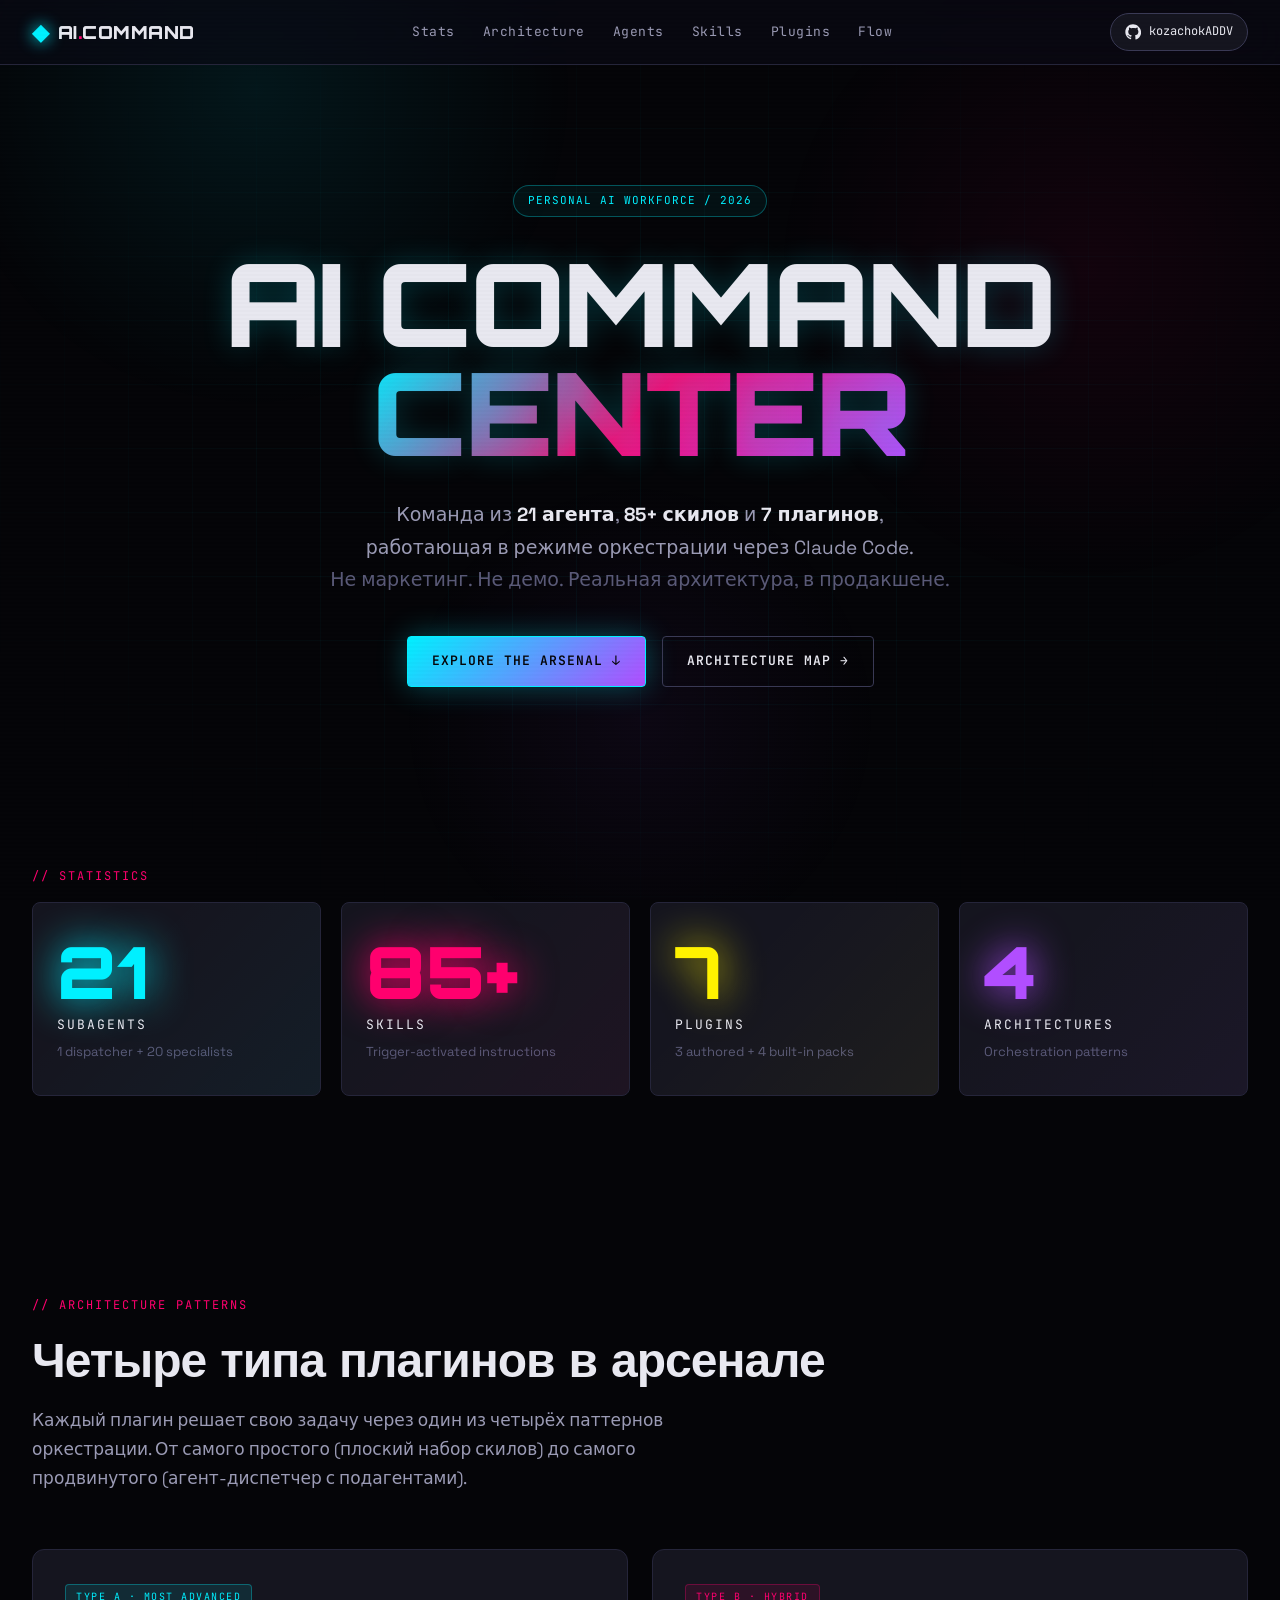
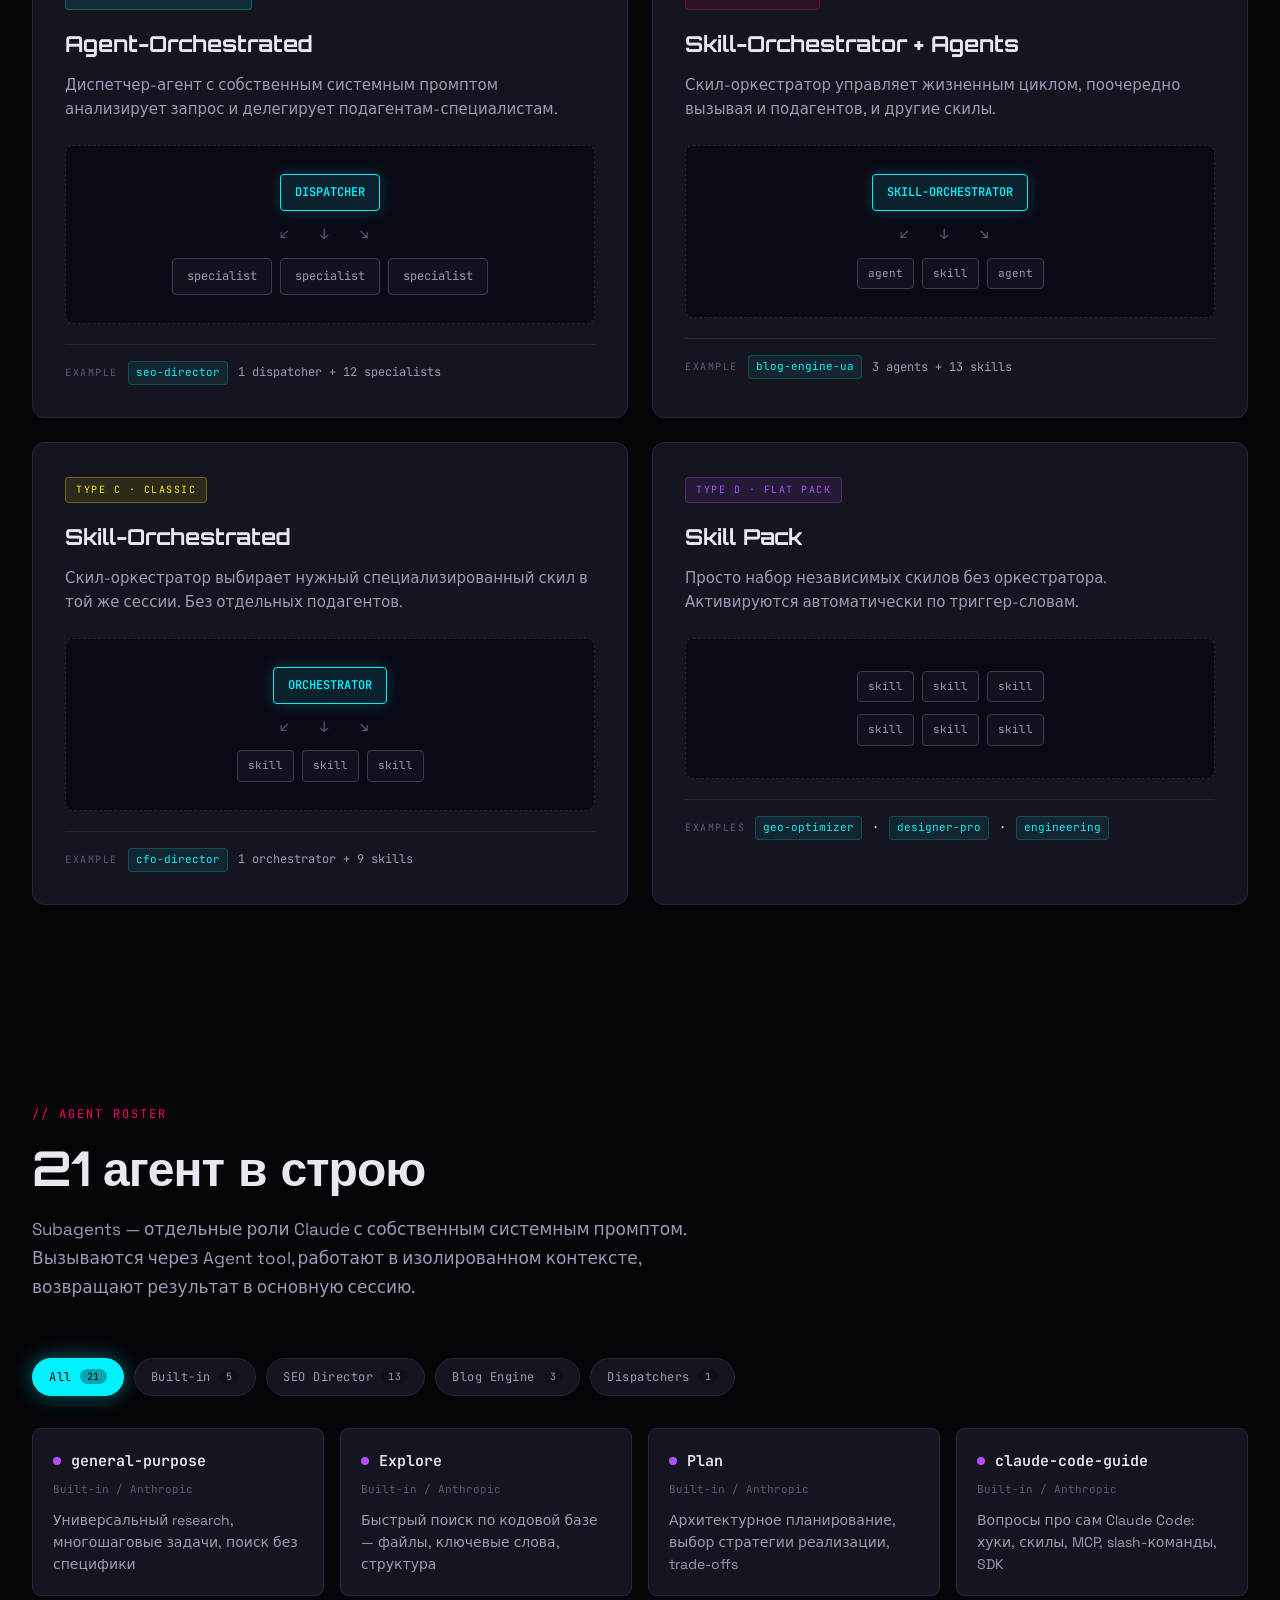
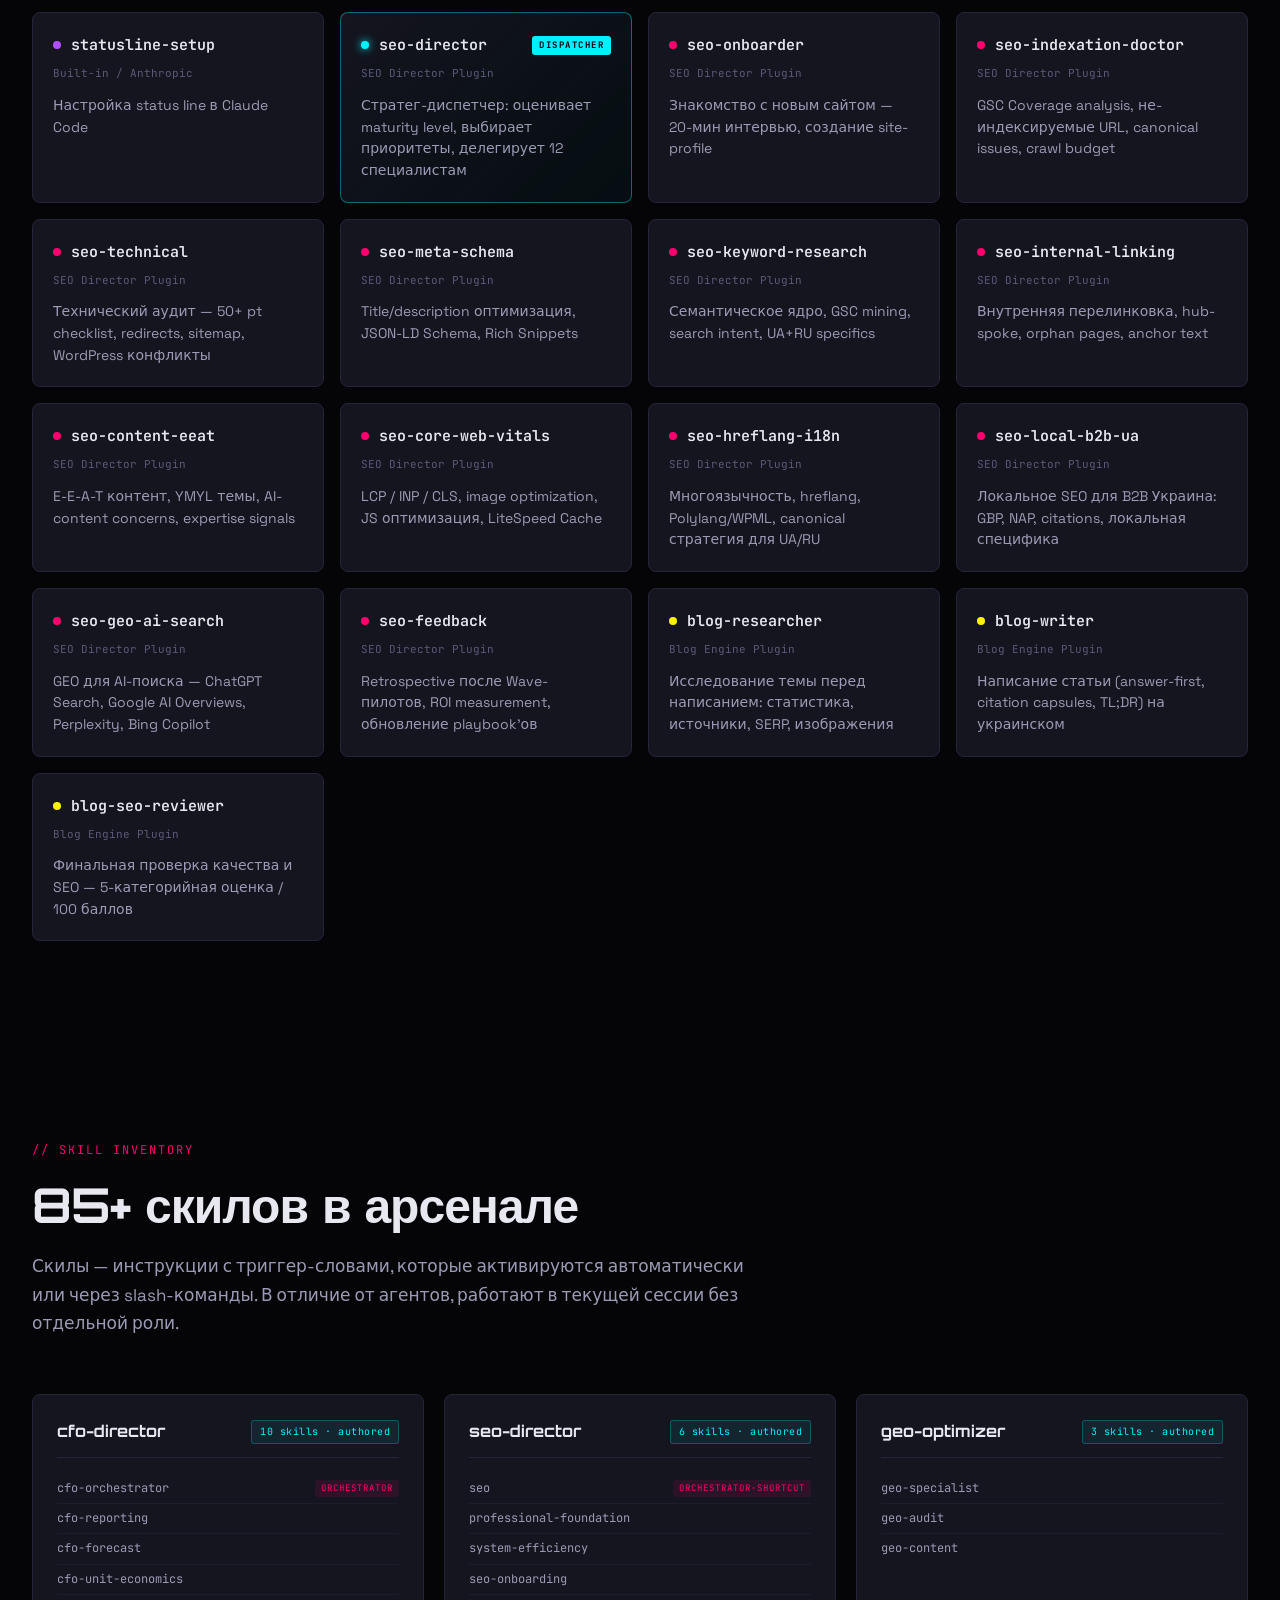
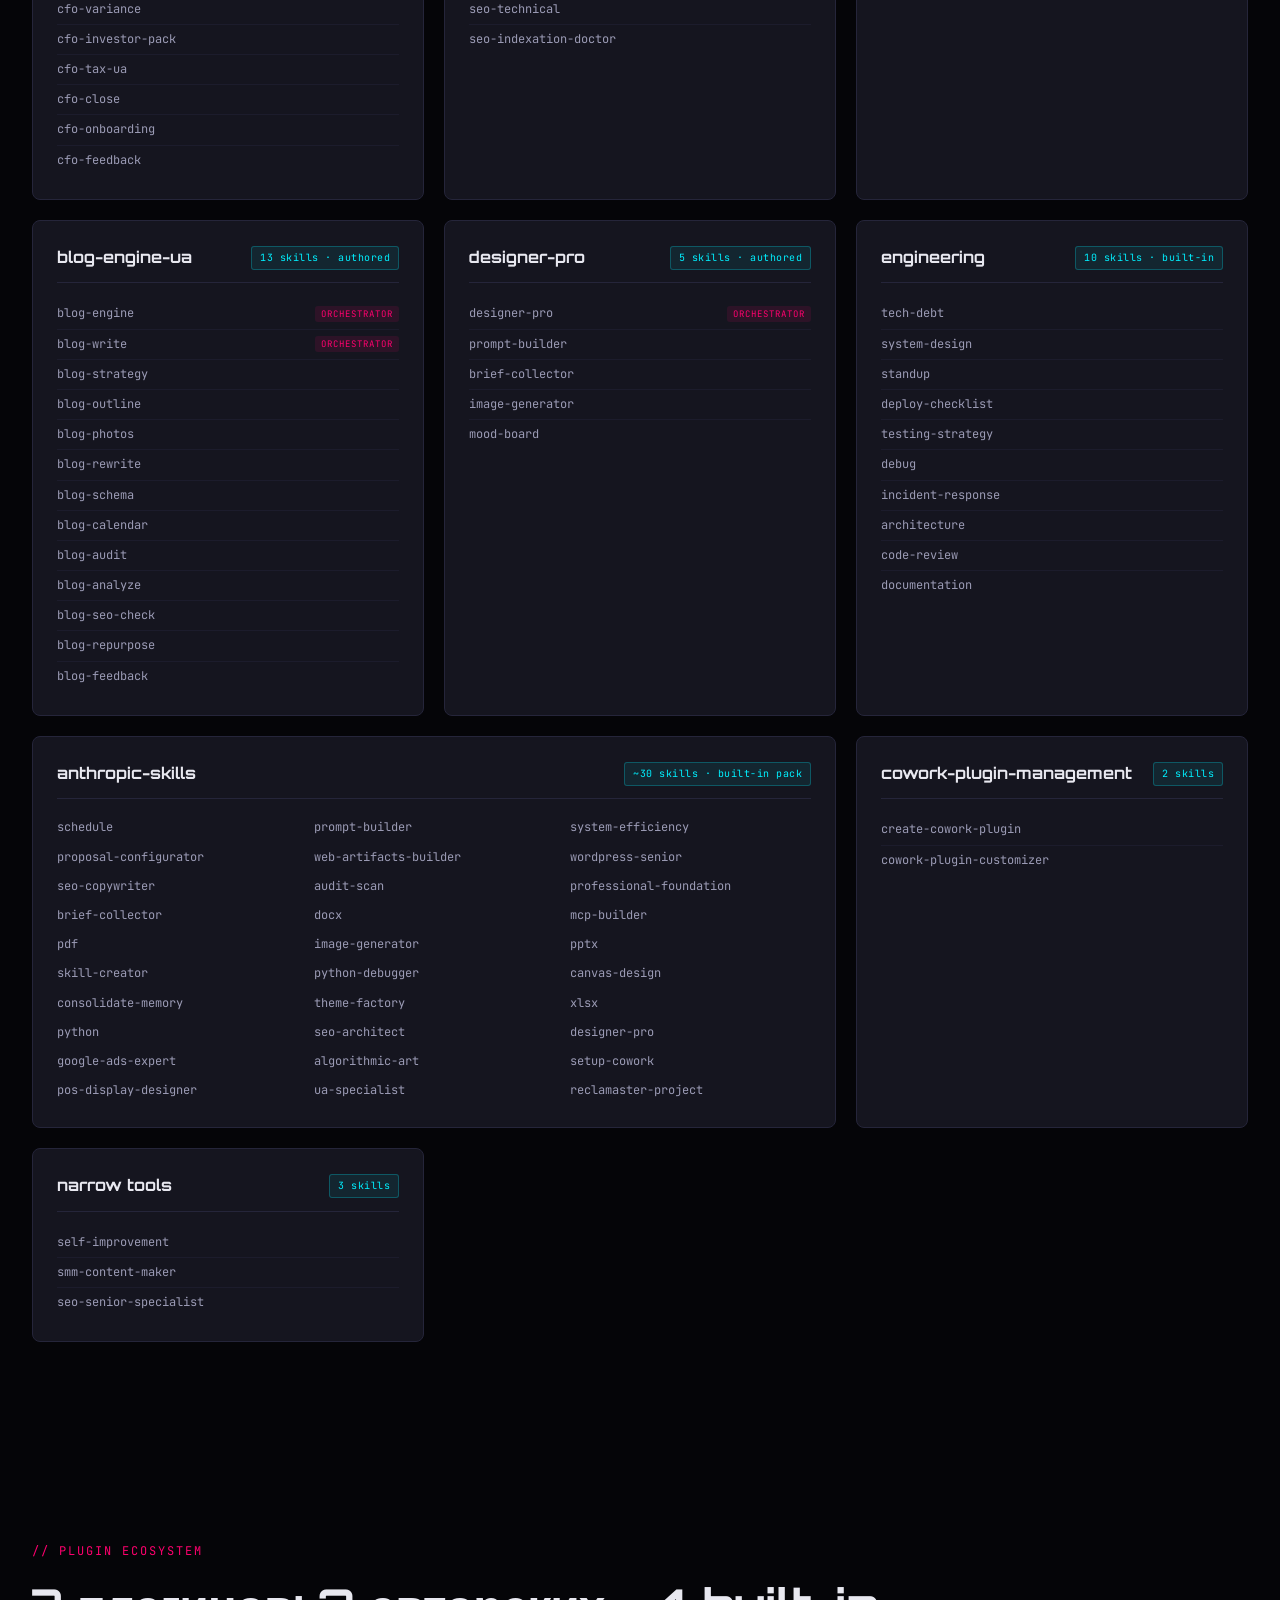
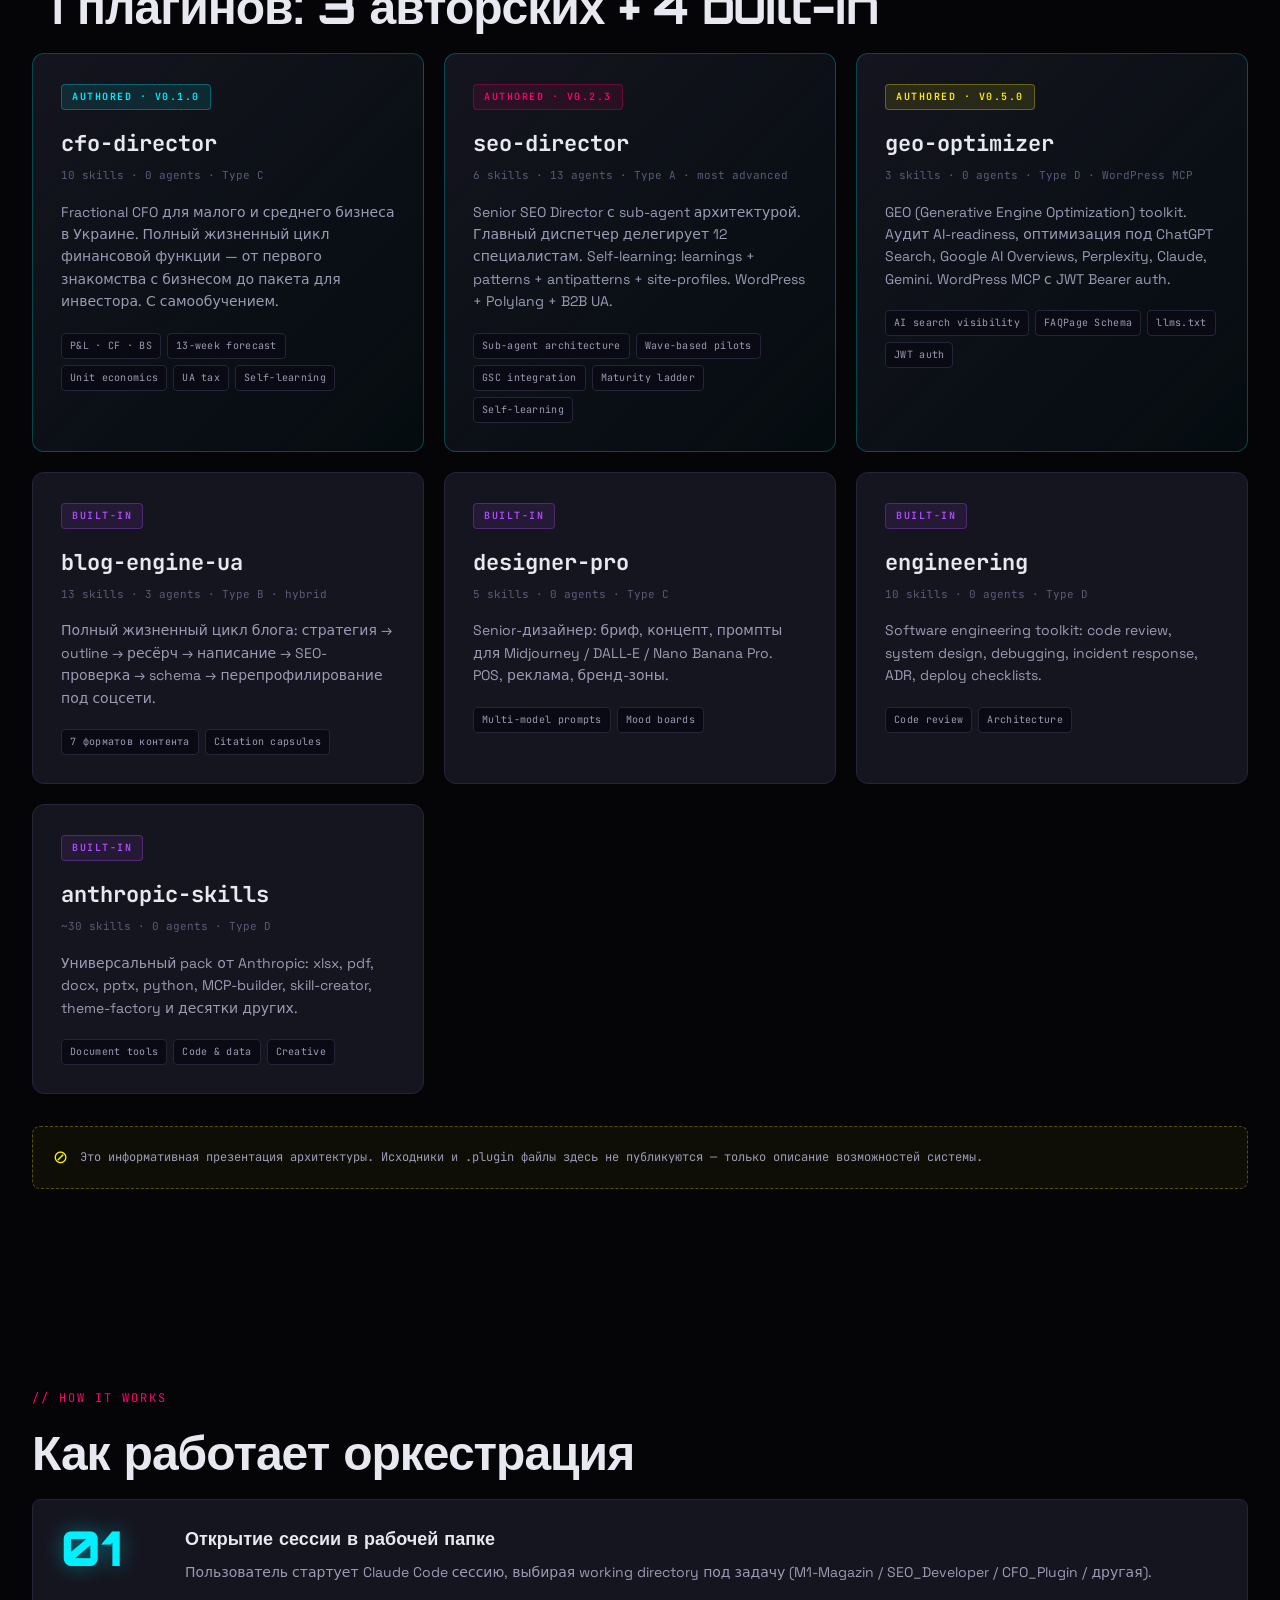
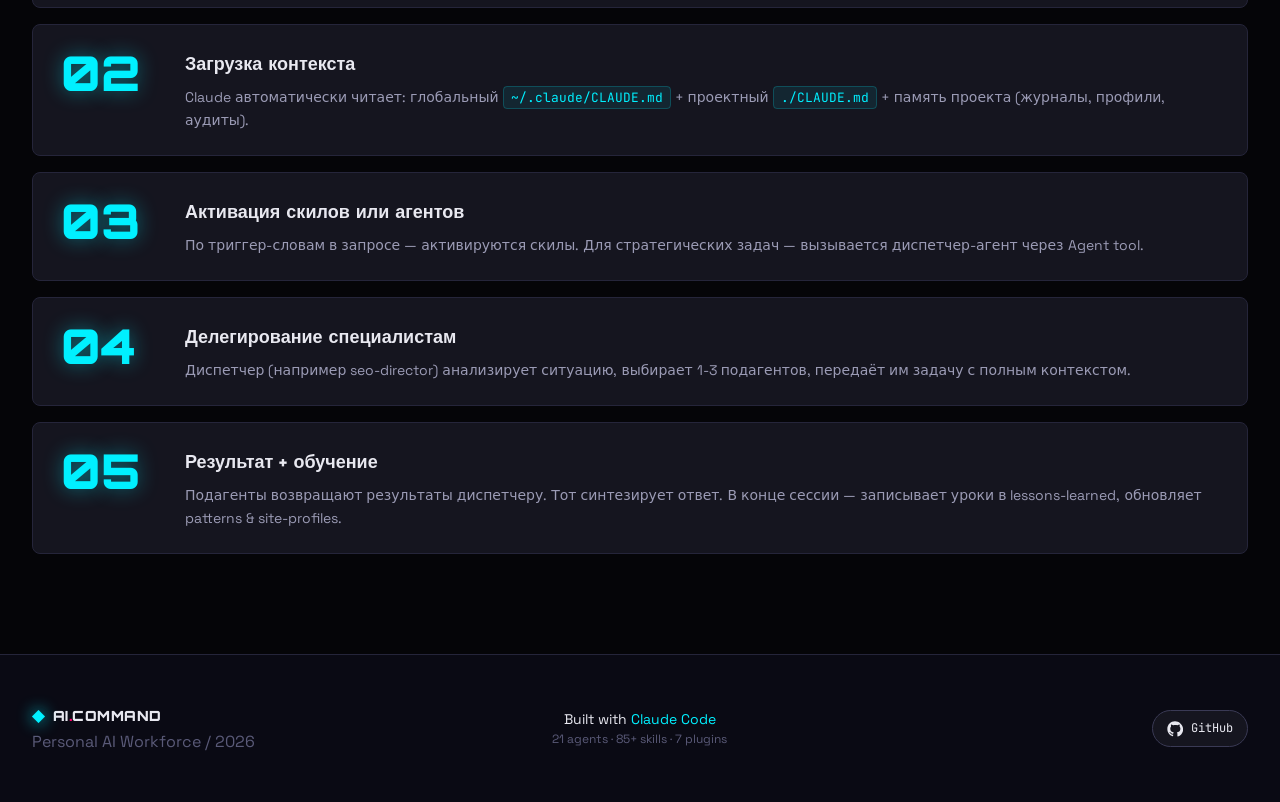
==== index.html @ f093deb1 "Initial commit: AI Command Center presentation Cyberpunk-styled one-pager presenting personal Claude" ====
<!DOCTYPE html>
<html lang="ru">
<head>
<meta charset="UTF-8">
<meta name="viewport" content="width=device-width, initial-scale=1.0">
<meta name="description" content="Personal AI Workforce — 21 агент, 85+ скилов, 7 плагинов. Архитектура персональной команды на базе Claude Code.">
<meta name="theme-color" content="#0a0a0f">
<title>AI COMMAND CENTER — Personal AI Workforce</title>
<link rel="preconnect" href="https://fonts.googleapis.com">
<link rel="preconnect" href="https://fonts.gstatic.com" crossorigin>
<link href="https://fonts.googleapis.com/css2?family=JetBrains+Mono:wght@400;600;800&family=Space+Grotesk:wght@400;500;700&family=Orbitron:wght@700;900&display=swap" rel="stylesheet">
<link rel="stylesheet" href="style.css">
</head>
<body>

<!-- Animated grid background -->
<div class="bg-grid" aria-hidden="true"></div>
<div class="bg-glow" aria-hidden="true"></div>
<div class="scanlines" aria-hidden="true"></div>

<!-- BOOT SEQUENCE OVERLAY -->
<div class="boot-overlay" id="bootOverlay">
  <div class="boot-content">
    <div class="boot-line">&gt; SYSTEM INITIALIZED<span class="cursor">_</span></div>
    <div class="boot-line">&gt; LOADING NEURAL ARCHITECTURE...</div>
    <div class="boot-line">&gt; CONNECTING 7 PLUGINS</div>
    <div class="boot-line">&gt; SPAWNING 21 AGENTS</div>
    <div class="boot-line">&gt; LOADING 85+ SKILLS</div>
    <div class="boot-line success">&gt; AI COMMAND CENTER ONLINE</div>
  </div>
</div>

<!-- HEADER -->
<header class="site-header">
  <div class="container header-row">
    <div class="logo">
      <span class="logo-mark">◆</span>
      <span class="logo-text">AI<span class="accent">.</span>COMMAND</span>
    </div>
    <nav class="site-nav">
      <a href="#stats">Stats</a>
      <a href="#architecture">Architecture</a>
      <a href="#agents">Agents</a>
      <a href="#skills">Skills</a>
      <a href="#plugins">Plugins</a>
      <a href="#flow">Flow</a>
    </nav>
    <a class="github-pill" href="https://github.com/kozachokADDV/ai-arsenal" target="_blank" rel="noopener">
      <svg width="16" height="16" viewBox="0 0 24 24" fill="currentColor"><path d="M12 .5C5.6.5.5 5.6.5 12c0 5.1 3.3 9.4 7.9 10.9.6.1.8-.2.8-.6v-2c-3.2.7-3.9-1.4-3.9-1.4-.5-1.3-1.3-1.7-1.3-1.7-1.1-.7.1-.7.1-.7 1.2.1 1.8 1.2 1.8 1.2 1.1 1.8 2.8 1.3 3.5 1 .1-.8.4-1.3.8-1.6-2.6-.3-5.3-1.3-5.3-5.7 0-1.3.4-2.3 1.2-3.1-.1-.3-.5-1.5.1-3.2 0 0 1-.3 3.3 1.2 1-.3 2-.4 3-.4s2 .1 3 .4c2.3-1.5 3.3-1.2 3.3-1.2.6 1.7.2 2.9.1 3.2.7.8 1.2 1.8 1.2 3.1 0 4.4-2.7 5.4-5.3 5.7.4.4.8 1.1.8 2.2v3.3c0 .3.2.7.8.6 4.6-1.5 7.9-5.8 7.9-10.9C23.5 5.6 18.4.5 12 .5z"/></svg>
      <span>kozachokADDV</span>
    </a>
  </div>
</header>

<!-- HERO -->
<section class="hero">
  <div class="container hero-content">
    <div class="hero-tag">PERSONAL AI WORKFORCE / 2026</div>
    <h1 class="hero-title">
      <span class="glitch" data-text="AI COMMAND">AI COMMAND</span>
      <br>
      <span class="glitch alt" data-text="CENTER">CENTER</span>
    </h1>
    <p class="hero-sub">
      Команда из <strong>21 агента</strong>, <strong>85+ скилов</strong> и <strong>7 плагинов</strong>,<br>
      работающая в режиме оркестрации через Claude Code.<br>
      <span class="muted">Не маркетинг. Не демо. Реальная архитектура, в продакшене.</span>
    </p>
    <div class="hero-cta">
      <a href="#stats" class="btn-primary">EXPLORE THE ARSENAL ↓</a>
      <a href="#architecture" class="btn-ghost">ARCHITECTURE MAP →</a>
    </div>
  </div>
</section>

<!-- STATS -->
<section class="stats" id="stats">
  <div class="container">
    <div class="section-label">// STATISTICS</div>
    <div class="stats-grid">
      <div class="stat-card cyan">
        <div class="stat-num" data-target="21">0</div>
        <div class="stat-label">Subagents</div>
        <div class="stat-sub">1 dispatcher + 20 specialists</div>
      </div>
      <div class="stat-card magenta">
        <div class="stat-num" data-target="85">0</div>
        <div class="stat-label">Skills</div>
        <div class="stat-sub">Trigger-activated instructions</div>
      </div>
      <div class="stat-card yellow">
        <div class="stat-num" data-target="7">0</div>
        <div class="stat-label">Plugins</div>
        <div class="stat-sub">3 authored + 4 built-in packs</div>
      </div>
      <div class="stat-card purple">
        <div class="stat-num" data-target="4">0</div>
        <div class="stat-label">Architectures</div>
        <div class="stat-sub">Orchestration patterns</div>
      </div>
    </div>
  </div>
</section>

<!-- ARCHITECTURE -->
<section class="architecture" id="architecture">
  <div class="container">
    <div class="section-label">// ARCHITECTURE PATTERNS</div>
    <h2 class="section-title">Четыре типа плагинов в арсенале</h2>
    <p class="section-intro">
      Каждый плагин решает свою задачу через один из четырёх паттернов оркестрации.
      От самого простого (плоский набор скилов) до самого продвинутого (агент-диспетчер с подагентами).
    </p>

    <div class="arch-grid">
      <article class="arch-card">
        <div class="arch-tag cyan">TYPE A · MOST ADVANCED</div>
        <h3>Agent-Orchestrated</h3>
        <p class="arch-desc">Диспетчер-агент с собственным системным промптом анализирует запрос и делегирует подагентам-специалистам.</p>
        <div class="arch-diagram">
          <div class="arch-node primary">DISPATCHER</div>
          <div class="arch-arrows">↙ ↓ ↘</div>
          <div class="arch-row">
            <div class="arch-node">specialist</div>
            <div class="arch-node">specialist</div>
            <div class="arch-node">specialist</div>
          </div>
        </div>
        <div class="arch-example">
          <span class="arch-example-label">EXAMPLE</span>
          <code>seo-director</code>
          <span class="arch-example-meta">1 dispatcher + 12 specialists</span>
        </div>
      </article>

      <article class="arch-card">
        <div class="arch-tag magenta">TYPE B · HYBRID</div>
        <h3>Skill-Orchestrator + Agents</h3>
        <p class="arch-desc">Скил-оркестратор управляет жизненным циклом, поочередно вызывая и подагентов, и другие скилы.</p>
        <div class="arch-diagram">
          <div class="arch-node primary">SKILL-ORCHESTRATOR</div>
          <div class="arch-arrows">↙ ↓ ↘</div>
          <div class="arch-row">
            <div class="arch-node sm">agent</div>
            <div class="arch-node sm">skill</div>
            <div class="arch-node sm">agent</div>
          </div>
        </div>
        <div class="arch-example">
          <span class="arch-example-label">EXAMPLE</span>
          <code>blog-engine-ua</code>
          <span class="arch-example-meta">3 agents + 13 skills</span>
        </div>
      </article>

      <article class="arch-card">
        <div class="arch-tag yellow">TYPE C · CLASSIC</div>
        <h3>Skill-Orchestrated</h3>
        <p class="arch-desc">Скил-оркестратор выбирает нужный специализированный скил в той же сессии. Без отдельных подагентов.</p>
        <div class="arch-diagram">
          <div class="arch-node primary">ORCHESTRATOR</div>
          <div class="arch-arrows">↙ ↓ ↘</div>
          <div class="arch-row">
            <div class="arch-node sm">skill</div>
            <div class="arch-node sm">skill</div>
            <div class="arch-node sm">skill</div>
          </div>
        </div>
        <div class="arch-example">
          <span class="arch-example-label">EXAMPLE</span>
          <code>cfo-director</code>
          <span class="arch-example-meta">1 orchestrator + 9 skills</span>
        </div>
      </article>

      <article class="arch-card">
        <div class="arch-tag purple">TYPE D · FLAT PACK</div>
        <h3>Skill Pack</h3>
        <p class="arch-desc">Просто набор независимых скилов без оркестратора. Активируются автоматически по триггер-словам.</p>
        <div class="arch-diagram">
          <div class="arch-row pack">
            <div class="arch-node sm">skill</div>
            <div class="arch-node sm">skill</div>
            <div class="arch-node sm">skill</div>
          </div>
          <div class="arch-row pack">
            <div class="arch-node sm">skill</div>
            <div class="arch-node sm">skill</div>
            <div class="arch-node sm">skill</div>
          </div>
        </div>
        <div class="arch-example">
          <span class="arch-example-label">EXAMPLES</span>
          <code>geo-optimizer</code> · <code>designer-pro</code> · <code>engineering</code>
        </div>
      </article>
    </div>
  </div>
</section>

<!-- AGENT ROSTER -->
<section class="agents" id="agents">
  <div class="container">
    <div class="section-label">// AGENT ROSTER</div>
    <h2 class="section-title">21 агент в строю</h2>
    <p class="section-intro">
      Subagents — отдельные роли Claude с собственным системным промптом. Вызываются через Agent tool, работают в изолированном контексте, возвращают результат в основную сессию.
    </p>

    <div class="filters" role="tablist">
      <button class="filter-chip active" data-filter="all">All <span class="chip-count">21</span></button>
      <button class="filter-chip" data-filter="builtin">Built-in <span class="chip-count">5</span></button>
      <button class="filter-chip" data-filter="seo">SEO Director <span class="chip-count">13</span></button>
      <button class="filter-chip" data-filter="blog">Blog Engine <span class="chip-count">3</span></button>
      <button class="filter-chip" data-filter="dispatcher">Dispatchers <span class="chip-count">1</span></button>
    </div>

    <div class="agent-grid" id="agentGrid">
      <!-- Built-in -->
      <article class="agent-card builtin" data-categories="builtin">
        <div class="agent-head"><span class="agent-dot"></span><h3>general-purpose</h3></div>
        <div class="agent-tag">Built-in / Anthropic</div>
        <p>Универсальный research, многошаговые задачи, поиск без специфики</p>
      </article>
      <article class="agent-card builtin" data-categories="builtin">
        <div class="agent-head"><span class="agent-dot"></span><h3>Explore</h3></div>
        <div class="agent-tag">Built-in / Anthropic</div>
        <p>Быстрый поиск по кодовой базе — файлы, ключевые слова, структура</p>
      </article>
      <article class="agent-card builtin" data-categories="builtin">
        <div class="agent-head"><span class="agent-dot"></span><h3>Plan</h3></div>
        <div class="agent-tag">Built-in / Anthropic</div>
        <p>Архитектурное планирование, выбор стратегии реализации, trade-offs</p>
      </article>
      <article class="agent-card builtin" data-categories="builtin">
        <div class="agent-head"><span class="agent-dot"></span><h3>claude-code-guide</h3></div>
        <div class="agent-tag">Built-in / Anthropic</div>
        <p>Вопросы про сам Claude Code: хуки, скилы, MCP, slash-команды, SDK</p>
      </article>
      <article class="agent-card builtin" data-categories="builtin">
        <div class="agent-head"><span class="agent-dot"></span><h3>statusline-setup</h3></div>
        <div class="agent-tag">Built-in / Anthropic</div>
        <p>Настройка status line в Claude Code</p>
      </article>

      <!-- SEO Director -->
      <article class="agent-card dispatcher" data-categories="seo dispatcher">
        <div class="agent-head"><span class="agent-dot star"></span><h3>seo-director</h3><span class="agent-badge">DISPATCHER</span></div>
        <div class="agent-tag">SEO Director Plugin</div>
        <p>Стратег-диспетчер: оценивает maturity level, выбирает приоритеты, делегирует 12 специалистам</p>
      </article>
      <article class="agent-card seo" data-categories="seo">
        <div class="agent-head"><span class="agent-dot"></span><h3>seo-onboarder</h3></div>
        <div class="agent-tag">SEO Director Plugin</div>
        <p>Знакомство с новым сайтом — 20-мин интервью, создание site-profile</p>
      </article>
      <article class="agent-card seo" data-categories="seo">
        <div class="agent-head"><span class="agent-dot"></span><h3>seo-indexation-doctor</h3></div>
        <div class="agent-tag">SEO Director Plugin</div>
        <p>GSC Coverage analysis, не-индексируемые URL, canonical issues, crawl budget</p>
      </article>
      <article class="agent-card seo" data-categories="seo">
        <div class="agent-head"><span class="agent-dot"></span><h3>seo-technical</h3></div>
        <div class="agent-tag">SEO Director Plugin</div>
        <p>Технический аудит — 50+ pt checklist, redirects, sitemap, WordPress конфликты</p>
      </article>
      <article class="agent-card seo" data-categories="seo">
        <div class="agent-head"><span class="agent-dot"></span><h3>seo-meta-schema</h3></div>
        <div class="agent-tag">SEO Director Plugin</div>
        <p>Title/description оптимизация, JSON-LD Schema, Rich Snippets</p>
      </article>
      <article class="agent-card seo" data-categories="seo">
        <div class="agent-head"><span class="agent-dot"></span><h3>seo-keyword-research</h3></div>
        <div class="agent-tag">SEO Director Plugin</div>
        <p>Семантическое ядро, GSC mining, search intent, UA+RU specifics</p>
      </article>
      <article class="agent-card seo" data-categories="seo">
        <div class="agent-head"><span class="agent-dot"></span><h3>seo-internal-linking</h3></div>
        <div class="agent-tag">SEO Director Plugin</div>
        <p>Внутренняя перелинковка, hub-spoke, orphan pages, anchor text</p>
      </article>
      <article class="agent-card seo" data-categories="seo">
        <div class="agent-head"><span class="agent-dot"></span><h3>seo-content-eeat</h3></div>
        <div class="agent-tag">SEO Director Plugin</div>
        <p>E-E-A-T контент, YMYL темы, AI-content concerns, expertise signals</p>
      </article>
      <article class="agent-card seo" data-categories="seo">
        <div class="agent-head"><span class="agent-dot"></span><h3>seo-core-web-vitals</h3></div>
        <div class="agent-tag">SEO Director Plugin</div>
        <p>LCP / INP / CLS, image optimization, JS оптимизация, LiteSpeed Cache</p>
      </article>
      <article class="agent-card seo" data-categories="seo">
        <div class="agent-head"><span class="agent-dot"></span><h3>seo-hreflang-i18n</h3></div>
        <div class="agent-tag">SEO Director Plugin</div>
        <p>Многоязычность, hreflang, Polylang/WPML, canonical стратегия для UA/RU</p>
      </article>
      <article class="agent-card seo" data-categories="seo">
        <div class="agent-head"><span class="agent-dot"></span><h3>seo-local-b2b-ua</h3></div>
        <div class="agent-tag">SEO Director Plugin</div>
        <p>Локальное SEO для B2B Украина: GBP, NAP, citations, локальная специфика</p>
      </article>
      <article class="agent-card seo" data-categories="seo">
        <div class="agent-head"><span class="agent-dot"></span><h3>seo-geo-ai-search</h3></div>
        <div class="agent-tag">SEO Director Plugin</div>
        <p>GEO для AI-поиска — ChatGPT Search, Google AI Overviews, Perplexity, Bing Copilot</p>
      </article>
      <article class="agent-card seo" data-categories="seo">
        <div class="agent-head"><span class="agent-dot"></span><h3>seo-feedback</h3></div>
        <div class="agent-tag">SEO Director Plugin</div>
        <p>Retrospective после Wave-пилотов, ROI measurement, обновление playbook'ов</p>
      </article>

      <!-- Blog Engine -->
      <article class="agent-card blog" data-categories="blog">
        <div class="agent-head"><span class="agent-dot"></span><h3>blog-researcher</h3></div>
        <div class="agent-tag">Blog Engine Plugin</div>
        <p>Исследование темы перед написанием: статистика, источники, SERP, изображения</p>
      </article>
      <article class="agent-card blog" data-categories="blog">
        <div class="agent-head"><span class="agent-dot"></span><h3>blog-writer</h3></div>
        <div class="agent-tag">Blog Engine Plugin</div>
        <p>Написание статьи (answer-first, citation capsules, TL;DR) на украинском</p>
      </article>
      <article class="agent-card blog" data-categories="blog">
        <div class="agent-head"><span class="agent-dot"></span><h3>blog-seo-reviewer</h3></div>
        <div class="agent-tag">Blog Engine Plugin</div>
        <p>Финальная проверка качества и SEO — 5-категорийная оценка / 100 баллов</p>
      </article>
    </div>
  </div>
</section>

<!-- SKILL INVENTORY -->
<section class="skills" id="skills">
  <div class="container">
    <div class="section-label">// SKILL INVENTORY</div>
    <h2 class="section-title">85+ скилов в арсенале</h2>
    <p class="section-intro">
      Скилы — инструкции с триггер-словами, которые активируются автоматически или через slash-команды. В отличие от агентов, работают в текущей сессии без отдельной роли.
    </p>

    <div class="skills-groups">
      <div class="skills-group">
        <div class="skills-head"><h3>cfo-director</h3><span class="badge">10 skills · authored</span></div>
        <ul class="skills-list">
          <li>cfo-orchestrator <em>orchestrator</em></li>
          <li>cfo-reporting</li><li>cfo-forecast</li><li>cfo-unit-economics</li>
          <li>cfo-variance</li><li>cfo-investor-pack</li><li>cfo-tax-ua</li>
          <li>cfo-close</li><li>cfo-onboarding</li><li>cfo-feedback</li>
        </ul>
      </div>

      <div class="skills-group">
        <div class="skills-head"><h3>seo-director</h3><span class="badge">6 skills · authored</span></div>
        <ul class="skills-list">
          <li>seo <em>orchestrator-shortcut</em></li>
          <li>professional-foundation</li><li>system-efficiency</li>
          <li>seo-onboarding</li><li>seo-technical</li><li>seo-indexation-doctor</li>
        </ul>
      </div>

      <div class="skills-group">
        <div class="skills-head"><h3>geo-optimizer</h3><span class="badge">3 skills · authored</span></div>
        <ul class="skills-list">
          <li>geo-specialist</li><li>geo-audit</li><li>geo-content</li>
        </ul>
      </div>

      <div class="skills-group">
        <div class="skills-head"><h3>blog-engine-ua</h3><span class="badge">13 skills · authored</span></div>
        <ul class="skills-list">
          <li>blog-engine <em>orchestrator</em></li>
          <li>blog-write <em>orchestrator</em></li>
          <li>blog-strategy</li><li>blog-outline</li><li>blog-photos</li>
          <li>blog-rewrite</li><li>blog-schema</li><li>blog-calendar</li>
          <li>blog-audit</li><li>blog-analyze</li><li>blog-seo-check</li>
          <li>blog-repurpose</li><li>blog-feedback</li>
        </ul>
      </div>

      <div class="skills-group">
        <div class="skills-head"><h3>designer-pro</h3><span class="badge">5 skills · authored</span></div>
        <ul class="skills-list">
          <li>designer-pro <em>orchestrator</em></li>
          <li>prompt-builder</li><li>brief-collector</li>
          <li>image-generator</li><li>mood-board</li>
        </ul>
      </div>

      <div class="skills-group">
        <div class="skills-head"><h3>engineering</h3><span class="badge">10 skills · built-in</span></div>
        <ul class="skills-list">
          <li>tech-debt</li><li>system-design</li><li>standup</li>
          <li>deploy-checklist</li><li>testing-strategy</li><li>debug</li>
          <li>incident-response</li><li>architecture</li>
          <li>code-review</li><li>documentation</li>
        </ul>
      </div>

      <div class="skills-group wide">
        <div class="skills-head"><h3>anthropic-skills</h3><span class="badge">~30 skills · built-in pack</span></div>
        <ul class="skills-list compact">
          <li>schedule</li><li>prompt-builder</li><li>system-efficiency</li>
          <li>proposal-configurator</li><li>web-artifacts-builder</li><li>wordpress-senior</li>
          <li>seo-copywriter</li><li>audit-scan</li><li>professional-foundation</li>
          <li>brief-collector</li><li>docx</li><li>mcp-builder</li><li>pdf</li>
          <li>image-generator</li><li>pptx</li><li>skill-creator</li>
          <li>python-debugger</li><li>canvas-design</li><li>consolidate-memory</li>
          <li>theme-factory</li><li>xlsx</li><li>python</li>
          <li>seo-architect</li><li>designer-pro</li><li>google-ads-expert</li>
          <li>algorithmic-art</li><li>setup-cowork</li><li>pos-display-designer</li>
          <li>ua-specialist</li><li>reclamaster-project</li>
        </ul>
      </div>

      <div class="skills-group">
        <div class="skills-head"><h3>cowork-plugin-management</h3><span class="badge">2 skills</span></div>
        <ul class="skills-list">
          <li>create-cowork-plugin</li><li>cowork-plugin-customizer</li>
        </ul>
      </div>

      <div class="skills-group">
        <div class="skills-head"><h3>narrow tools</h3><span class="badge">3 skills</span></div>
        <ul class="skills-list">
          <li>self-improvement</li><li>smm-content-maker</li><li>seo-senior-specialist</li>
        </ul>
      </div>
    </div>
  </div>
</section>

<!-- PLUGINS -->
<section class="plugins" id="plugins">
  <div class="container">
    <div class="section-label">// PLUGIN ECOSYSTEM</div>
    <h2 class="section-title">7 плагинов: 3 авторских + 4 built-in</h2>

    <div class="plugins-grid">
      <article class="plugin-card authored">
        <div class="plugin-tag cyan">AUTHORED · v0.1.0</div>
        <h3>cfo-director</h3>
        <div class="plugin-meta">10 skills · 0 agents · Type C</div>
        <p>Fractional CFO для малого и среднего бизнеса в Украине. Полный жизненный цикл финансовой функции — от первого знакомства с бизнесом до пакета для инвестора. С самообучением.</p>
        <div class="plugin-tags">
          <span class="tag">P&amp;L · CF · BS</span>
          <span class="tag">13-week forecast</span>
          <span class="tag">Unit economics</span>
          <span class="tag">UA tax</span>
          <span class="tag">Self-learning</span>
        </div>
      </article>

      <article class="plugin-card authored">
        <div class="plugin-tag magenta">AUTHORED · v0.2.3</div>
        <h3>seo-director</h3>
        <div class="plugin-meta">6 skills · 13 agents · Type A · most advanced</div>
        <p>Senior SEO Director с sub-agent архитектурой. Главный диспетчер делегирует 12 специалистам. Self-learning: learnings + patterns + antipatterns + site-profiles. WordPress + Polylang + B2B UA.</p>
        <div class="plugin-tags">
          <span class="tag">Sub-agent architecture</span>
          <span class="tag">Wave-based pilots</span>
          <span class="tag">GSC integration</span>
          <span class="tag">Maturity ladder</span>
          <span class="tag">Self-learning</span>
        </div>
      </article>

      <article class="plugin-card authored">
        <div class="plugin-tag yellow">AUTHORED · v0.5.0</div>
        <h3>geo-optimizer</h3>
        <div class="plugin-meta">3 skills · 0 agents · Type D · WordPress MCP</div>
        <p>GEO (Generative Engine Optimization) toolkit. Aудит AI-readiness, оптимизация под ChatGPT Search, Google AI Overviews, Perplexity, Claude, Gemini. WordPress MCP с JWT Bearer auth.</p>
        <div class="plugin-tags">
          <span class="tag">AI search visibility</span>
          <span class="tag">FAQPage Schema</span>
          <span class="tag">llms.txt</span>
          <span class="tag">JWT auth</span>
        </div>
      </article>

      <article class="plugin-card builtin">
        <div class="plugin-tag purple">BUILT-IN</div>
        <h3>blog-engine-ua</h3>
        <div class="plugin-meta">13 skills · 3 agents · Type B · hybrid</div>
        <p>Полный жизненный цикл блога: стратегия → outline → ресёрч → написание → SEO-проверка → schema → перепрофилирование под соцсети.</p>
        <div class="plugin-tags">
          <span class="tag">7 формaтов контента</span>
          <span class="tag">Citation capsules</span>
        </div>
      </article>

      <article class="plugin-card builtin">
        <div class="plugin-tag purple">BUILT-IN</div>
        <h3>designer-pro</h3>
        <div class="plugin-meta">5 skills · 0 agents · Type C</div>
        <p>Senior-дизайнер: бриф, концепт, промпты для Midjourney / DALL-E / Nano Banana Pro. POS, реклама, бренд-зоны.</p>
        <div class="plugin-tags">
          <span class="tag">Multi-model prompts</span>
          <span class="tag">Mood boards</span>
        </div>
      </article>

      <article class="plugin-card builtin">
        <div class="plugin-tag purple">BUILT-IN</div>
        <h3>engineering</h3>
        <div class="plugin-meta">10 skills · 0 agents · Type D</div>
        <p>Software engineering toolkit: code review, system design, debugging, incident response, ADR, deploy checklists.</p>
        <div class="plugin-tags">
          <span class="tag">Code review</span>
          <span class="tag">Architecture</span>
        </div>
      </article>

      <article class="plugin-card builtin">
        <div class="plugin-tag purple">BUILT-IN</div>
        <h3>anthropic-skills</h3>
        <div class="plugin-meta">~30 skills · 0 agents · Type D</div>
        <p>Универсальный pack от Anthropic: xlsx, pdf, docx, pptx, python, MCP-builder, skill-creator, theme-factory и десятки других.</p>
        <div class="plugin-tags">
          <span class="tag">Document tools</span>
          <span class="tag">Code &amp; data</span>
          <span class="tag">Creative</span>
        </div>
      </article>
    </div>

    <div class="plugins-note">
      <span class="lock-icon">⊘</span>
      Это информативная презентация архитектуры. Исходники и .plugin файлы здесь не публикуются — только описание возможностей системы.
    </div>
  </div>
</section>

<!-- HOW IT WORKS / FLOW -->
<section class="flow" id="flow">
  <div class="container">
    <div class="section-label">// HOW IT WORKS</div>
    <h2 class="section-title">Как работает оркестрация</h2>

    <ol class="flow-steps">
      <li class="flow-step">
        <div class="flow-num">01</div>
        <div class="flow-content">
          <h4>Открытие сессии в рабочей папке</h4>
          <p>Пользователь стартует Claude Code сессию, выбирая working directory под задачу (M1-Magazin / SEO_Developer / CFO_Plugin / другая).</p>
        </div>
      </li>
      <li class="flow-step">
        <div class="flow-num">02</div>
        <div class="flow-content">
          <h4>Загрузка контекста</h4>
          <p>Claude автоматически читает: глобальный <code>~/.claude/CLAUDE.md</code> + проектный <code>./CLAUDE.md</code> + память проекта (журналы, профили, аудиты).</p>
        </div>
      </li>
      <li class="flow-step">
        <div class="flow-num">03</div>
        <div class="flow-content">
          <h4>Активация скилов или агентов</h4>
          <p>По триггер-словам в запросе — активируются скилы. Для стратегических задач — вызывается диспетчер-агент через Agent tool.</p>
        </div>
      </li>
      <li class="flow-step">
        <div class="flow-num">04</div>
        <div class="flow-content">
          <h4>Делегирование специалистам</h4>
          <p>Диспетчер (например seo-director) анализирует ситуацию, выбирает 1-3 подагентов, передаёт им задачу с полным контекстом.</p>
        </div>
      </li>
      <li class="flow-step">
        <div class="flow-num">05</div>
        <div class="flow-content">
          <h4>Результат + обучение</h4>
          <p>Подагенты возвращают результаты диспетчеру. Тот синтезирует ответ. В конце сессии — записывает уроки в lessons-learned, обновляет patterns &amp; site-profiles.</p>
        </div>
      </li>
    </ol>
  </div>
</section>

<!-- FOOTER -->
<footer class="site-footer">
  <div class="container footer-row">
    <div class="footer-left">
      <div class="logo small">
        <span class="logo-mark">◆</span>
        <span class="logo-text">AI<span class="accent">.</span>COMMAND</span>
      </div>
      <p class="muted">Personal AI Workforce / 2026</p>
    </div>
    <div class="footer-mid">
      <p>Built with <a href="https://claude.com/claude-code" target="_blank" rel="noopener">Claude Code</a></p>
      <p class="muted small">21 agents · 85+ skills · 7 plugins</p>
    </div>
    <div class="footer-right">
      <a href="https://github.com/kozachokADDV/ai-arsenal" target="_blank" rel="noopener" class="github-pill">
        <svg width="16" height="16" viewBox="0 0 24 24" fill="currentColor"><path d="M12 .5C5.6.5.5 5.6.5 12c0 5.1 3.3 9.4 7.9 10.9.6.1.8-.2.8-.6v-2c-3.2.7-3.9-1.4-3.9-1.4-.5-1.3-1.3-1.7-1.3-1.7-1.1-.7.1-.7.1-.7 1.2.1 1.8 1.2 1.8 1.2 1.1 1.8 2.8 1.3 3.5 1 .1-.8.4-1.3.8-1.6-2.6-.3-5.3-1.3-5.3-5.7 0-1.3.4-2.3 1.2-3.1-.1-.3-.5-1.5.1-3.2 0 0 1-.3 3.3 1.2 1-.3 2-.4 3-.4s2 .1 3 .4c2.3-1.5 3.3-1.2 3.3-1.2.6 1.7.2 2.9.1 3.2.7.8 1.2 1.8 1.2 3.1 0 4.4-2.7 5.4-5.3 5.7.4.4.8 1.1.8 2.2v3.3c0 .3.2.7.8.6 4.6-1.5 7.9-5.8 7.9-10.9C23.5 5.6 18.4.5 12 .5z"/></svg>
        GitHub
      </a>
    </div>
  </div>
</footer>

<script src="script.js"></script>
</body>
</html>
---- style.css ----
/* ================================================================
   AI COMMAND CENTER — cyberpunk styling
   ================================================================ */

:root {
  /* base */
  --bg-0: #050508;
  --bg-1: #0a0a14;
  --bg-2: #12121e;
  --bg-card: #15151f;
  --bg-card-hover: #1c1c2a;
  --border: #25253a;
  --border-bright: #3a3a55;
  /* text */
  --text-primary: #e8e8f0;
  --text-secondary: #9b9bb5;
  --text-muted: #5a5a78;
  /* neon */
  --cyan: #00f0ff;
  --magenta: #ff006e;
  --yellow: #fff200;
  --purple: #b14eff;
  --green: #00ff88;
  /* easing */
  --ease: cubic-bezier(0.22, 1, 0.36, 1);
}

* { box-sizing: border-box; margin: 0; padding: 0; }

html { scroll-behavior: smooth; -webkit-font-smoothing: antialiased; }

body {
  background: var(--bg-0);
  color: var(--text-primary);
  font-family: 'Space Grotesk', system-ui, -apple-system, sans-serif;
  font-size: 16px;
  line-height: 1.6;
  min-height: 100vh;
  overflow-x: hidden;
  position: relative;
}

a { color: var(--cyan); text-decoration: none; transition: color .2s var(--ease); }
a:hover { color: var(--magenta); }

code {
  font-family: 'JetBrains Mono', monospace;
  font-size: 0.92em;
  background: rgba(0, 240, 255, 0.08);
  border: 1px solid rgba(0, 240, 255, 0.2);
  padding: 2px 7px;
  border-radius: 4px;
  color: var(--cyan);
}

.container {
  max-width: 1280px;
  margin: 0 auto;
  padding: 0 32px;
}

/* ================================================================
   BACKGROUND LAYERS
   ================================================================ */

.bg-grid {
  position: fixed;
  inset: 0;
  z-index: 0;
  pointer-events: none;
  background-image:
    linear-gradient(rgba(0, 240, 255, 0.04) 1px, transparent 1px),
    linear-gradient(90deg, rgba(0, 240, 255, 0.04) 1px, transparent 1px);
  background-size: 64px 64px;
  mask-image: radial-gradient(ellipse at center, black 30%, transparent 80%);
  -webkit-mask-image: radial-gradient(ellipse at center, black 30%, transparent 80%);
  animation: gridShift 40s linear infinite;
}

@keyframes gridShift {
  0% { background-position: 0 0; }
  100% { background-position: 64px 64px; }
}

.bg-glow {
  position: fixed;
  inset: 0;
  z-index: 0;
  pointer-events: none;
  background:
    radial-gradient(800px circle at 20% 10%, rgba(0, 240, 255, 0.08), transparent 40%),
    radial-gradient(700px circle at 85% 30%, rgba(255, 0, 110, 0.06), transparent 45%),
    radial-gradient(600px circle at 50% 80%, rgba(177, 78, 255, 0.05), transparent 40%);
}

.scanlines {
  position: fixed;
  inset: 0;
  z-index: 9998;
  pointer-events: none;
  background: linear-gradient(transparent 50%, rgba(0, 0, 0, 0.04) 50%);
  background-size: 100% 4px;
  opacity: 0.3;
}

/* ================================================================
   BOOT OVERLAY
   ================================================================ */

.boot-overlay {
  position: fixed;
  inset: 0;
  z-index: 9999;
  background: var(--bg-0);
  display: grid;
  place-items: center;
  font-family: 'JetBrains Mono', monospace;
  transition: opacity .8s var(--ease), visibility .8s;
}

.boot-overlay.done {
  opacity: 0;
  visibility: hidden;
}

.boot-content {
  width: min(580px, 90vw);
  padding: 24px;
}

.boot-line {
  color: var(--cyan);
  font-size: 14px;
  margin: 6px 0;
  opacity: 0;
  animation: bootLine .4s var(--ease) forwards;
}
.boot-line:nth-child(1) { animation-delay: .15s; }
.boot-line:nth-child(2) { animation-delay: .55s; }
.boot-line:nth-child(3) { animation-delay: .95s; }
.boot-line:nth-child(4) { animation-delay: 1.35s; }
.boot-line:nth-child(5) { animation-delay: 1.75s; }
.boot-line.success { color: var(--green); animation-delay: 2.15s; font-weight: 600; }

@keyframes bootLine {
  from { opacity: 0; transform: translateX(-10px); }
  to { opacity: 1; transform: translateX(0); }
}

.cursor {
  display: inline-block;
  animation: blink 1s step-end infinite;
  color: var(--cyan);
}

@keyframes blink {
  50% { opacity: 0; }
}

/* ================================================================
   HEADER
   ================================================================ */

.site-header {
  position: sticky;
  top: 0;
  z-index: 100;
  background: rgba(10, 10, 20, 0.7);
  backdrop-filter: blur(16px) saturate(150%);
  -webkit-backdrop-filter: blur(16px) saturate(150%);
  border-bottom: 1px solid var(--border);
}

.header-row {
  display: flex;
  align-items: center;
  justify-content: space-between;
  height: 64px;
}

.logo {
  display: flex;
  align-items: center;
  gap: 8px;
  font-family: 'Orbitron', sans-serif;
  font-weight: 900;
  font-size: 18px;
  letter-spacing: 0.5px;
}

.logo-mark {
  color: var(--cyan);
  font-size: 22px;
  filter: drop-shadow(0 0 8px var(--cyan));
}

.logo-text { color: var(--text-primary); }
.logo-text .accent { color: var(--magenta); }
.logo.small { font-size: 14px; }
.logo.small .logo-mark { font-size: 16px; }

.site-nav {
  display: flex;
  gap: 28px;
}

.site-nav a {
  font-family: 'JetBrains Mono', monospace;
  font-size: 13px;
  color: var(--text-secondary);
  letter-spacing: 0.5px;
  position: relative;
}

.site-nav a:hover {
  color: var(--cyan);
}

.site-nav a:hover::after {
  content: '';
  position: absolute;
  bottom: -8px;
  left: 0;
  right: 0;
  height: 2px;
  background: var(--cyan);
  box-shadow: 0 0 8px var(--cyan);
}

.github-pill {
  display: inline-flex;
  align-items: center;
  gap: 8px;
  padding: 8px 14px;
  background: var(--bg-card);
  border: 1px solid var(--border-bright);
  border-radius: 999px;
  font-family: 'JetBrains Mono', monospace;
  font-size: 12px;
  color: var(--text-primary);
  transition: all .25s var(--ease);
}

.github-pill:hover {
  background: var(--bg-card-hover);
  border-color: var(--cyan);
  color: var(--cyan);
  box-shadow: 0 0 20px rgba(0, 240, 255, 0.3);
}

/* ================================================================
   HERO
   ================================================================ */

.hero {
  position: relative;
  z-index: 1;
  padding: 120px 0 80px;
  text-align: center;
}

.hero-tag {
  display: inline-block;
  padding: 6px 14px;
  background: rgba(0, 240, 255, 0.05);
  border: 1px solid rgba(0, 240, 255, 0.3);
  border-radius: 999px;
  font-family: 'JetBrains Mono', monospace;
  font-size: 11px;
  letter-spacing: 1px;
  color: var(--cyan);
  margin-bottom: 32px;
  text-transform: uppercase;
}

.hero-title {
  font-family: 'Orbitron', sans-serif;
  font-weight: 900;
  font-size: clamp(48px, 9vw, 120px);
  line-height: 0.95;
  letter-spacing: -2px;
  margin-bottom: 32px;
}

.glitch {
  position: relative;
  display: inline-block;
  color: var(--text-primary);
  text-shadow: 0 0 30px rgba(0, 240, 255, 0.2);
}

.glitch.alt {
  background: linear-gradient(135deg, var(--cyan), var(--magenta), var(--purple));
  -webkit-background-clip: text;
  background-clip: text;
  -webkit-text-fill-color: transparent;
}

.glitch::before,
.glitch::after {
  content: attr(data-text);
  position: absolute;
  top: 0;
  left: 0;
  width: 100%;
  opacity: 0;
  pointer-events: none;
}

.glitch::before { color: var(--magenta); transform: translate(-2px, 0); }
.glitch::after { color: var(--cyan); transform: translate(2px, 0); }

.glitch:hover::before { opacity: 0.6; animation: glitchA .4s steps(2, end) infinite; }
.glitch:hover::after { opacity: 0.6; animation: glitchB .4s steps(2, end) infinite; }

@keyframes glitchA {
  0%, 100% { transform: translate(-2px, 0); }
  25% { transform: translate(-3px, 1px); }
  50% { transform: translate(-1px, -1px); }
  75% { transform: translate(-4px, 0); }
}
@keyframes glitchB {
  0%, 100% { transform: translate(2px, 0); }
  25% { transform: translate(3px, -1px); }
  50% { transform: translate(1px, 1px); }
  75% { transform: translate(4px, 0); }
}

.hero-sub {
  font-size: clamp(16px, 1.6vw, 19px);
  color: var(--text-secondary);
  max-width: 720px;
  margin: 0 auto 40px;
  line-height: 1.7;
}

.hero-sub strong {
  color: var(--text-primary);
  font-weight: 700;
}

.muted { color: var(--text-muted); }

.hero-cta {
  display: flex;
  gap: 16px;
  justify-content: center;
  flex-wrap: wrap;
}

.btn-primary,
.btn-ghost {
  display: inline-flex;
  align-items: center;
  gap: 8px;
  padding: 14px 24px;
  font-family: 'JetBrains Mono', monospace;
  font-size: 13px;
  font-weight: 600;
  letter-spacing: 1px;
  text-transform: uppercase;
  border-radius: 4px;
  cursor: pointer;
  transition: all .25s var(--ease);
  border: 1px solid;
}

.btn-primary {
  background: linear-gradient(135deg, var(--cyan), var(--purple));
  color: var(--bg-0);
  border-color: var(--cyan);
  box-shadow: 0 0 30px rgba(0, 240, 255, 0.3);
}
.btn-primary:hover {
  transform: translateY(-2px);
  box-shadow: 0 0 50px rgba(0, 240, 255, 0.5);
  color: var(--bg-0);
}

.btn-ghost {
  background: transparent;
  color: var(--text-primary);
  border-color: var(--border-bright);
}
.btn-ghost:hover {
  border-color: var(--magenta);
  color: var(--magenta);
  box-shadow: 0 0 20px rgba(255, 0, 110, 0.2);
}

/* ================================================================
   SECTION HELPERS
   ================================================================ */

section {
  position: relative;
  z-index: 1;
  padding: 100px 0;
}

.section-label {
  font-family: 'JetBrains Mono', monospace;
  font-size: 12px;
  letter-spacing: 2px;
  color: var(--magenta);
  margin-bottom: 16px;
  text-transform: uppercase;
}

.section-title {
  font-family: 'Orbitron', sans-serif;
  font-weight: 700;
  font-size: clamp(28px, 4vw, 48px);
  line-height: 1.15;
  margin-bottom: 20px;
  letter-spacing: -1px;
}

.section-intro {
  font-size: 17px;
  color: var(--text-secondary);
  max-width: 720px;
  margin-bottom: 56px;
  line-height: 1.7;
}

/* ================================================================
   STATS
   ================================================================ */

.stats-grid {
  display: grid;
  grid-template-columns: repeat(4, 1fr);
  gap: 20px;
}

.stat-card {
  background: var(--bg-card);
  border: 1px solid var(--border);
  border-radius: 8px;
  padding: 32px 24px;
  position: relative;
  overflow: hidden;
  transition: all .3s var(--ease);
}

.stat-card::before {
  content: '';
  position: absolute;
  inset: 0;
  background: linear-gradient(135deg, transparent 30%, currentColor 100%);
  opacity: 0.04;
  pointer-events: none;
}

.stat-card:hover {
  transform: translateY(-4px);
  border-color: currentColor;
  box-shadow: 0 0 40px rgba(255, 255, 255, 0.05);
}

.stat-card.cyan { color: var(--cyan); }
.stat-card.magenta { color: var(--magenta); }
.stat-card.yellow { color: var(--yellow); }
.stat-card.purple { color: var(--purple); }

.stat-card.cyan:hover { box-shadow: 0 0 40px rgba(0, 240, 255, 0.25); }
.stat-card.magenta:hover { box-shadow: 0 0 40px rgba(255, 0, 110, 0.25); }
.stat-card.yellow:hover { box-shadow: 0 0 40px rgba(255, 242, 0, 0.25); }
.stat-card.purple:hover { box-shadow: 0 0 40px rgba(177, 78, 255, 0.25); }

.stat-num {
  font-family: 'Orbitron', sans-serif;
  font-weight: 900;
  font-size: 72px;
  line-height: 1;
  margin-bottom: 8px;
  text-shadow: 0 0 40px currentColor;
}

.stat-label {
  font-family: 'JetBrains Mono', monospace;
  font-size: 13px;
  letter-spacing: 2px;
  color: var(--text-primary);
  text-transform: uppercase;
  margin-bottom: 6px;
}

.stat-sub {
  font-size: 13px;
  color: var(--text-muted);
}

/* ================================================================
   ARCHITECTURE
   ================================================================ */

.arch-grid {
  display: grid;
  grid-template-columns: repeat(2, 1fr);
  gap: 24px;
}

.arch-card {
  background: var(--bg-card);
  border: 1px solid var(--border);
  border-radius: 12px;
  padding: 32px;
  transition: all .3s var(--ease);
}

.arch-card:hover {
  background: var(--bg-card-hover);
  border-color: var(--border-bright);
}

.arch-tag {
  display: inline-block;
  padding: 4px 10px;
  border-radius: 4px;
  font-family: 'JetBrains Mono', monospace;
  font-size: 10px;
  letter-spacing: 1.5px;
  margin-bottom: 16px;
  text-transform: uppercase;
}
.arch-tag.cyan { background: rgba(0, 240, 255, 0.1); color: var(--cyan); border: 1px solid rgba(0, 240, 255, 0.3); }
.arch-tag.magenta { background: rgba(255, 0, 110, 0.1); color: var(--magenta); border: 1px solid rgba(255, 0, 110, 0.3); }
.arch-tag.yellow { background: rgba(255, 242, 0, 0.1); color: var(--yellow); border: 1px solid rgba(255, 242, 0, 0.3); }
.arch-tag.purple { background: rgba(177, 78, 255, 0.1); color: var(--purple); border: 1px solid rgba(177, 78, 255, 0.3); }

.arch-card h3 {
  font-family: 'Orbitron', sans-serif;
  font-size: 22px;
  margin-bottom: 12px;
  font-weight: 700;
}

.arch-desc {
  color: var(--text-secondary);
  font-size: 15px;
  margin-bottom: 24px;
  line-height: 1.6;
}

.arch-diagram {
  background: var(--bg-1);
  border: 1px dashed var(--border);
  border-radius: 8px;
  padding: 24px;
  margin-bottom: 20px;
  font-family: 'JetBrains Mono', monospace;
  font-size: 12px;
  text-align: center;
}

.arch-node {
  display: inline-block;
  padding: 8px 14px;
  margin: 4px;
  background: var(--bg-2);
  border: 1px solid var(--border-bright);
  border-radius: 4px;
  color: var(--text-secondary);
}

.arch-node.primary {
  background: rgba(0, 240, 255, 0.1);
  border-color: var(--cyan);
  color: var(--cyan);
  font-weight: 600;
  box-shadow: 0 0 15px rgba(0, 240, 255, 0.2);
}

.arch-node.sm {
  font-size: 11px;
  padding: 6px 10px;
}

.arch-arrows {
  color: var(--text-muted);
  margin: 8px 0;
  font-size: 14px;
  letter-spacing: 12px;
}

.arch-row {
  display: flex;
  justify-content: center;
  flex-wrap: wrap;
}
.arch-row.pack { margin: 4px 0; }

.arch-example {
  font-family: 'JetBrains Mono', monospace;
  font-size: 12px;
  display: flex;
  align-items: center;
  gap: 10px;
  flex-wrap: wrap;
  padding-top: 16px;
  border-top: 1px solid var(--border);
}

.arch-example-label {
  color: var(--text-muted);
  letter-spacing: 1.5px;
  text-transform: uppercase;
  font-size: 10px;
}

.arch-example-meta {
  color: var(--text-secondary);
}

/* ================================================================
   AGENT GRID
   ================================================================ */

.filters {
  display: flex;
  gap: 10px;
  flex-wrap: wrap;
  margin-bottom: 32px;
}

.filter-chip {
  font-family: 'JetBrains Mono', monospace;
  font-size: 12px;
  padding: 10px 16px;
  background: var(--bg-card);
  border: 1px solid var(--border);
  border-radius: 999px;
  color: var(--text-secondary);
  cursor: pointer;
  transition: all .25s var(--ease);
  display: inline-flex;
  align-items: center;
  gap: 8px;
  letter-spacing: 0.5px;
}

.filter-chip:hover {
  border-color: var(--cyan);
  color: var(--cyan);
}

.filter-chip.active {
  background: var(--cyan);
  border-color: var(--cyan);
  color: var(--bg-0);
  box-shadow: 0 0 20px rgba(0, 240, 255, 0.4);
}

.chip-count {
  background: rgba(0, 0, 0, 0.2);
  padding: 1px 7px;
  border-radius: 999px;
  font-size: 10px;
}
.filter-chip.active .chip-count { background: rgba(0, 0, 0, 0.3); }

.agent-grid {
  display: grid;
  grid-template-columns: repeat(auto-fill, minmax(280px, 1fr));
  gap: 16px;
}

.agent-card {
  background: var(--bg-card);
  border: 1px solid var(--border);
  border-radius: 8px;
  padding: 20px;
  transition: all .3s var(--ease);
  position: relative;
  cursor: default;
}

.agent-card.hidden { display: none; }

.agent-card:hover {
  background: var(--bg-card-hover);
  border-color: var(--border-bright);
  transform: translateY(-3px);
}

.agent-head {
  display: flex;
  align-items: center;
  gap: 10px;
  margin-bottom: 8px;
  flex-wrap: wrap;
}

.agent-card h3 {
  font-family: 'JetBrains Mono', monospace;
  font-size: 15px;
  font-weight: 600;
  color: var(--text-primary);
  flex: 1;
}

.agent-dot {
  width: 8px;
  height: 8px;
  border-radius: 50%;
  background: var(--text-muted);
  flex-shrink: 0;
}

.agent-card.builtin:hover { border-color: var(--purple); box-shadow: 0 0 25px rgba(177, 78, 255, 0.15); }
.agent-card.builtin .agent-dot { background: var(--purple); }

.agent-card.seo:hover { border-color: var(--magenta); box-shadow: 0 0 25px rgba(255, 0, 110, 0.15); }
.agent-card.seo .agent-dot { background: var(--magenta); }

.agent-card.blog:hover { border-color: var(--yellow); box-shadow: 0 0 25px rgba(255, 242, 0, 0.15); }
.agent-card.blog .agent-dot { background: var(--yellow); }

.agent-card.dispatcher {
  border-color: rgba(0, 240, 255, 0.4);
  background: linear-gradient(135deg, var(--bg-card), rgba(0, 240, 255, 0.04));
}
.agent-card.dispatcher:hover {
  border-color: var(--cyan);
  box-shadow: 0 0 35px rgba(0, 240, 255, 0.25);
}
.agent-card.dispatcher .agent-dot { background: var(--cyan); box-shadow: 0 0 8px var(--cyan); }
.agent-dot.star { background: var(--cyan) !important; box-shadow: 0 0 12px var(--cyan); }

.agent-badge {
  font-family: 'JetBrains Mono', monospace;
  font-size: 9px;
  letter-spacing: 1.5px;
  padding: 2px 7px;
  background: var(--cyan);
  color: var(--bg-0);
  border-radius: 3px;
  font-weight: 700;
}

.agent-tag {
  font-family: 'JetBrains Mono', monospace;
  font-size: 11px;
  color: var(--text-muted);
  margin-bottom: 12px;
}

.agent-card p {
  font-size: 14px;
  color: var(--text-secondary);
  line-height: 1.55;
}

/* ================================================================
   SKILLS
   ================================================================ */

.skills-groups {
  display: grid;
  grid-template-columns: repeat(3, 1fr);
  gap: 20px;
}

.skills-group {
  background: var(--bg-card);
  border: 1px solid var(--border);
  border-radius: 8px;
  padding: 24px;
  transition: all .3s var(--ease);
}

.skills-group.wide { grid-column: span 2; }

.skills-group:hover {
  border-color: var(--border-bright);
  background: var(--bg-card-hover);
}

.skills-head {
  display: flex;
  justify-content: space-between;
  align-items: center;
  margin-bottom: 16px;
  padding-bottom: 12px;
  border-bottom: 1px solid var(--border);
  flex-wrap: wrap;
  gap: 8px;
}

.skills-head h3 {
  font-family: 'Orbitron', sans-serif;
  font-size: 16px;
  font-weight: 700;
  color: var(--text-primary);
}

.badge {
  font-family: 'JetBrains Mono', monospace;
  font-size: 10px;
  padding: 3px 8px;
  background: rgba(0, 240, 255, 0.08);
  border: 1px solid rgba(0, 240, 255, 0.25);
  color: var(--cyan);
  border-radius: 3px;
  letter-spacing: 0.5px;
}

.skills-list {
  list-style: none;
  font-family: 'JetBrains Mono', monospace;
  font-size: 12px;
  color: var(--text-secondary);
}

.skills-list li {
  padding: 5px 0;
  border-bottom: 1px solid rgba(37, 37, 58, 0.5);
  display: flex;
  justify-content: space-between;
  align-items: center;
  gap: 10px;
}
.skills-list li:last-child { border-bottom: none; }

.skills-list li em {
  font-style: normal;
  font-size: 9px;
  letter-spacing: 1px;
  text-transform: uppercase;
  color: var(--magenta);
  background: rgba(255, 0, 110, 0.1);
  padding: 1px 6px;
  border-radius: 3px;
  flex-shrink: 0;
}

.skills-list.compact {
  display: grid;
  grid-template-columns: repeat(3, 1fr);
  gap: 4px 16px;
}
.skills-list.compact li {
  border-bottom: none;
  padding: 3px 0;
}

/* ================================================================
   PLUGINS
   ================================================================ */

.plugins-grid {
  display: grid;
  grid-template-columns: repeat(auto-fill, minmax(360px, 1fr));
  gap: 20px;
  margin-bottom: 32px;
}

.plugin-card {
  background: var(--bg-card);
  border: 1px solid var(--border);
  border-radius: 12px;
  padding: 28px;
  transition: all .3s var(--ease);
  position: relative;
  overflow: hidden;
}

.plugin-card.authored {
  background: linear-gradient(135deg, var(--bg-card), rgba(0, 240, 255, 0.03));
  border-color: rgba(0, 240, 255, 0.25);
}

.plugin-card:hover {
  transform: translateY(-3px);
  border-color: var(--border-bright);
}

.plugin-card.authored:hover {
  border-color: var(--cyan);
  box-shadow: 0 0 40px rgba(0, 240, 255, 0.2);
}

.plugin-tag {
  display: inline-block;
  padding: 4px 10px;
  border-radius: 4px;
  font-family: 'JetBrains Mono', monospace;
  font-size: 10px;
  letter-spacing: 1.5px;
  margin-bottom: 16px;
  text-transform: uppercase;
  font-weight: 600;
}
.plugin-tag.cyan { background: rgba(0, 240, 255, 0.1); color: var(--cyan); border: 1px solid rgba(0, 240, 255, 0.3); }
.plugin-tag.magenta { background: rgba(255, 0, 110, 0.1); color: var(--magenta); border: 1px solid rgba(255, 0, 110, 0.3); }
.plugin-tag.yellow { background: rgba(255, 242, 0, 0.1); color: var(--yellow); border: 1px solid rgba(255, 242, 0, 0.3); }
.plugin-tag.purple { background: rgba(177, 78, 255, 0.1); color: var(--purple); border: 1px solid rgba(177, 78, 255, 0.3); }

.plugin-card h3 {
  font-family: 'JetBrains Mono', monospace;
  font-size: 22px;
  font-weight: 700;
  color: var(--text-primary);
  margin-bottom: 6px;
}

.plugin-meta {
  font-family: 'JetBrains Mono', monospace;
  font-size: 11px;
  color: var(--text-muted);
  margin-bottom: 16px;
}

.plugin-card p {
  font-size: 14px;
  color: var(--text-secondary);
  line-height: 1.6;
  margin-bottom: 20px;
}

.plugin-tags {
  display: flex;
  flex-wrap: wrap;
  gap: 6px;
}

.plugin-tags .tag {
  font-family: 'JetBrains Mono', monospace;
  font-size: 10px;
  padding: 4px 8px;
  background: var(--bg-1);
  border: 1px solid var(--border);
  border-radius: 4px;
  color: var(--text-secondary);
  letter-spacing: 0.3px;
}

.plugins-note {
  background: rgba(255, 242, 0, 0.04);
  border: 1px dashed rgba(255, 242, 0, 0.3);
  border-radius: 8px;
  padding: 16px 20px;
  font-family: 'JetBrains Mono', monospace;
  font-size: 12px;
  color: var(--text-secondary);
  display: flex;
  align-items: center;
  gap: 12px;
}

.lock-icon {
  font-size: 18px;
  color: var(--yellow);
  flex-shrink: 0;
}

/* ================================================================
   FLOW
   ================================================================ */

.flow-steps {
  list-style: none;
  display: grid;
  gap: 16px;
  counter-reset: step;
}

.flow-step {
  display: grid;
  grid-template-columns: 100px 1fr;
  gap: 24px;
  background: var(--bg-card);
  border: 1px solid var(--border);
  border-radius: 8px;
  padding: 24px 28px;
  transition: all .3s var(--ease);
}

.flow-step:hover {
  border-color: var(--cyan);
  box-shadow: 0 0 25px rgba(0, 240, 255, 0.1);
}

.flow-num {
  font-family: 'Orbitron', sans-serif;
  font-size: 48px;
  font-weight: 900;
  color: var(--cyan);
  line-height: 1;
  text-shadow: 0 0 20px rgba(0, 240, 255, 0.4);
}

.flow-step h4 {
  font-family: 'Orbitron', sans-serif;
  font-size: 18px;
  margin-bottom: 8px;
  font-weight: 700;
  color: var(--text-primary);
}

.flow-step p {
  color: var(--text-secondary);
  font-size: 14px;
  line-height: 1.6;
}

/* ================================================================
   FOOTER
   ================================================================ */

.site-footer {
  border-top: 1px solid var(--border);
  background: var(--bg-1);
  padding: 48px 0;
  position: relative;
  z-index: 1;
}

.footer-row {
  display: grid;
  grid-template-columns: 1fr 1fr 1fr;
  gap: 24px;
  align-items: center;
}

.footer-mid { text-align: center; font-size: 14px; }
.footer-mid .small { font-size: 12px; }
.footer-right { text-align: right; }

/* ================================================================
   RESPONSIVE
   ================================================================ */

@media (max-width: 1024px) {
  .stats-grid { grid-template-columns: repeat(2, 1fr); }
  .arch-grid { grid-template-columns: 1fr; }
  .skills-groups { grid-template-columns: repeat(2, 1fr); }
  .skills-group.wide { grid-column: span 2; }
  .skills-list.compact { grid-template-columns: repeat(2, 1fr); }
  .site-nav { display: none; }
}

@media (max-width: 640px) {
  .container { padding: 0 20px; }
  section { padding: 64px 0; }
  .hero { padding: 64px 0 40px; }
  .stats-grid { grid-template-columns: 1fr; gap: 12px; }
  .stat-num { font-size: 56px; }
  .skills-groups { grid-template-columns: 1fr; }
  .skills-group.wide { grid-column: span 1; }
  .skills-list.compact { grid-template-columns: 1fr; }
  .agent-grid { grid-template-columns: 1fr; }
  .footer-row { grid-template-columns: 1fr; text-align: center; }
  .footer-right { text-align: center; }
  .flow-step { grid-template-columns: 1fr; gap: 8px; }
  .flow-num { font-size: 32px; }
  .filters { gap: 6px; }
  .filter-chip { font-size: 11px; padding: 8px 12px; }
}
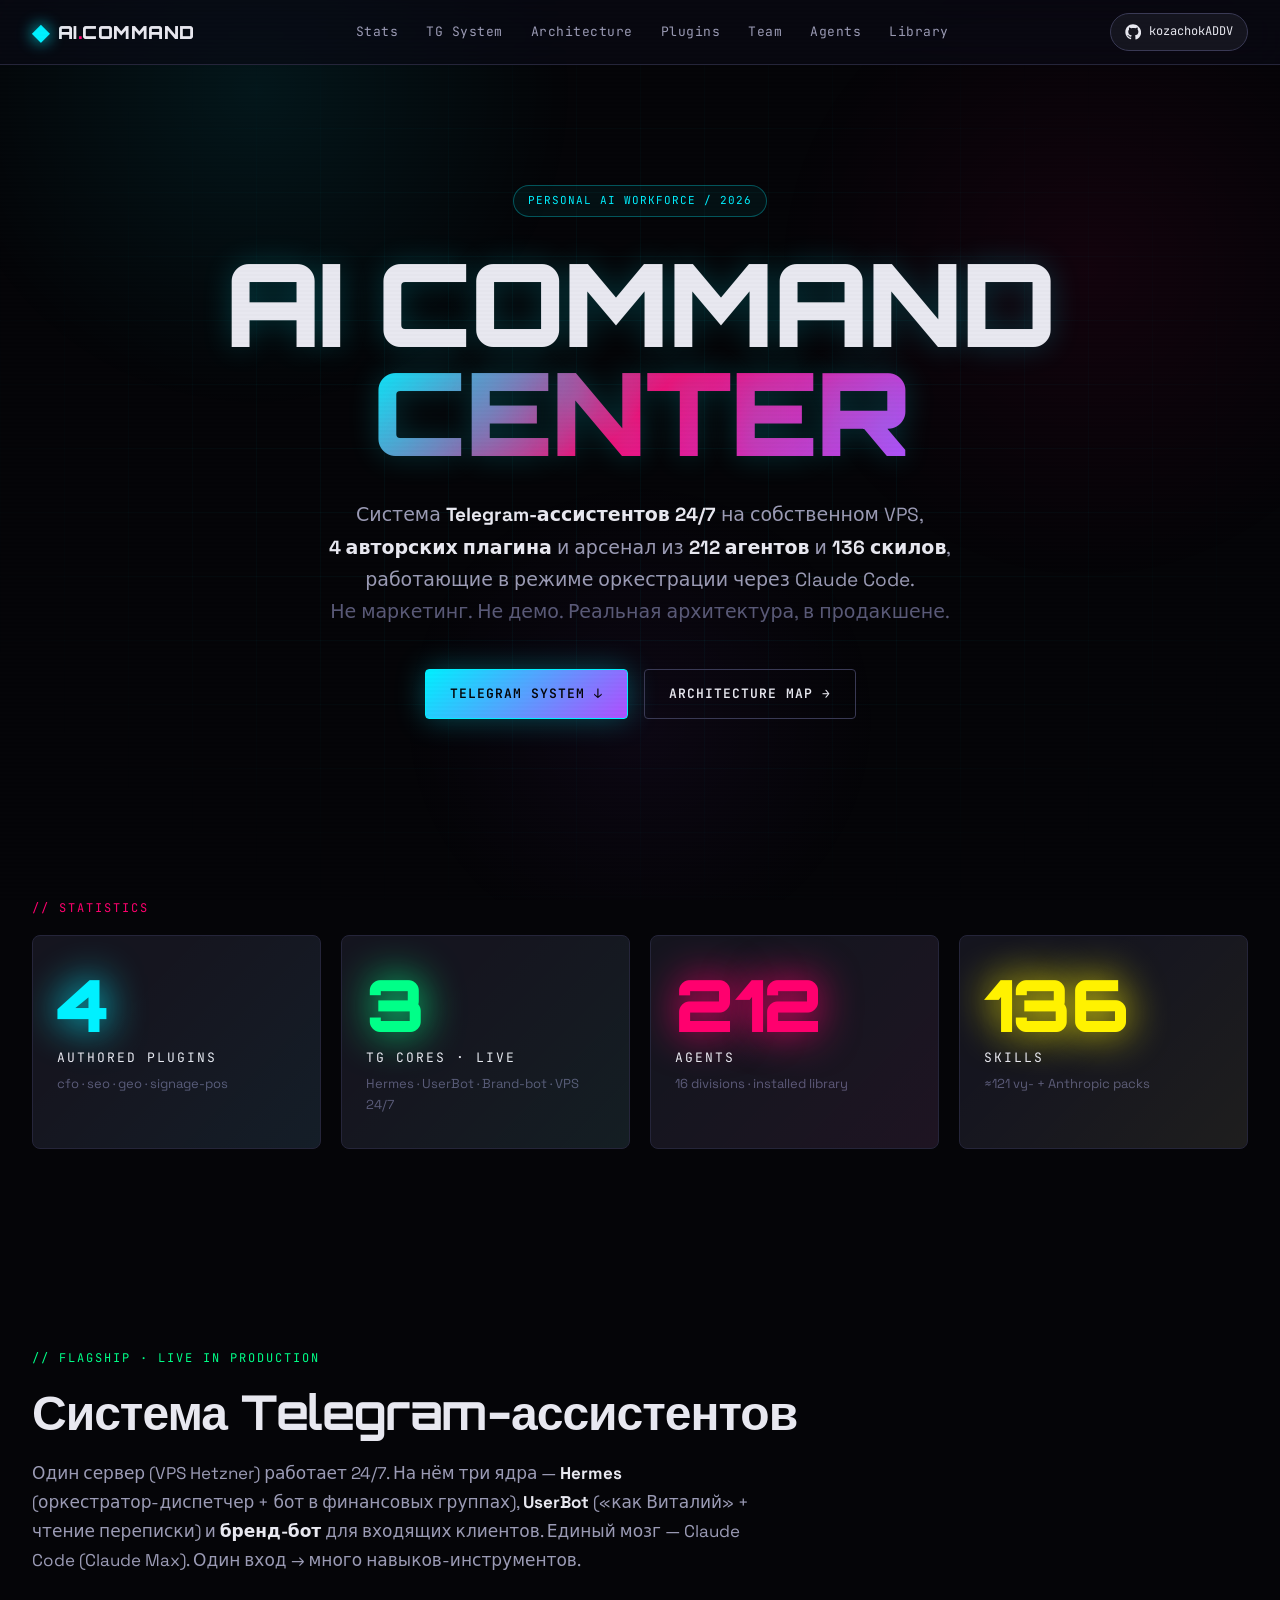
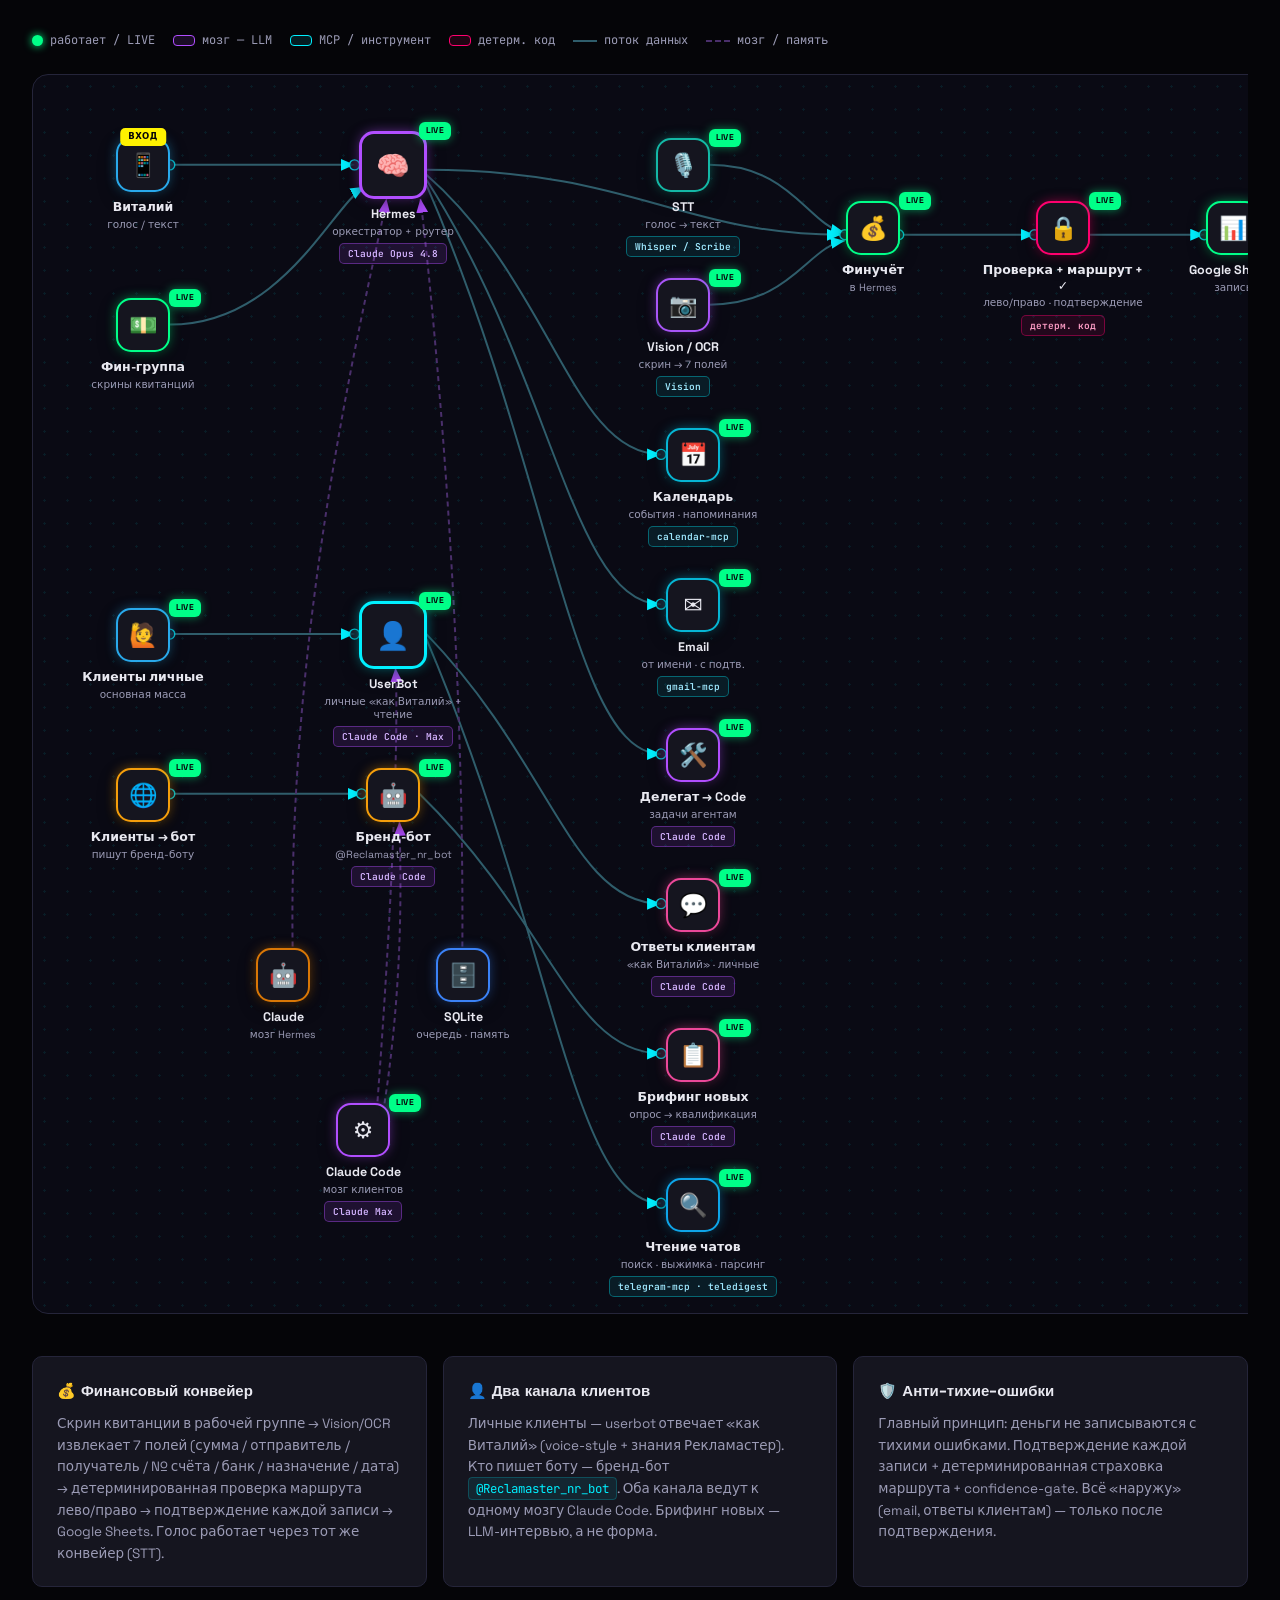
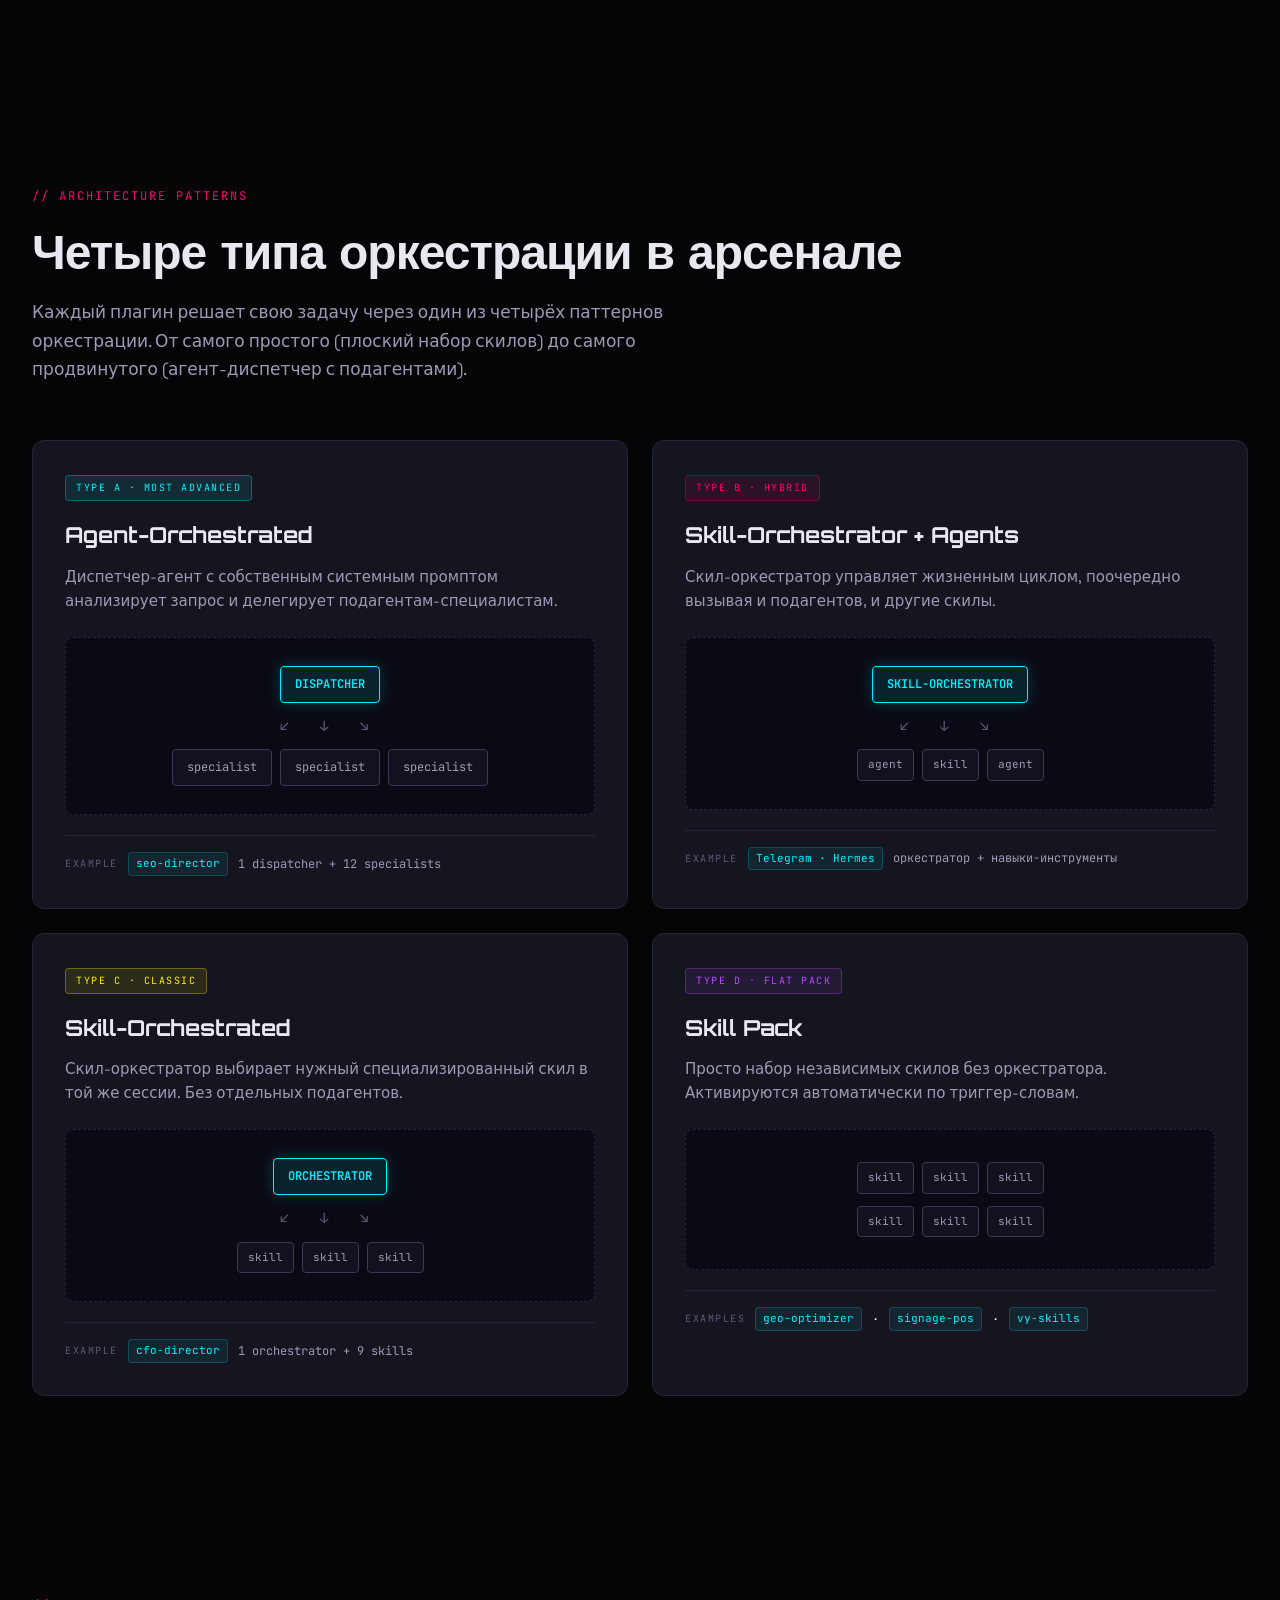
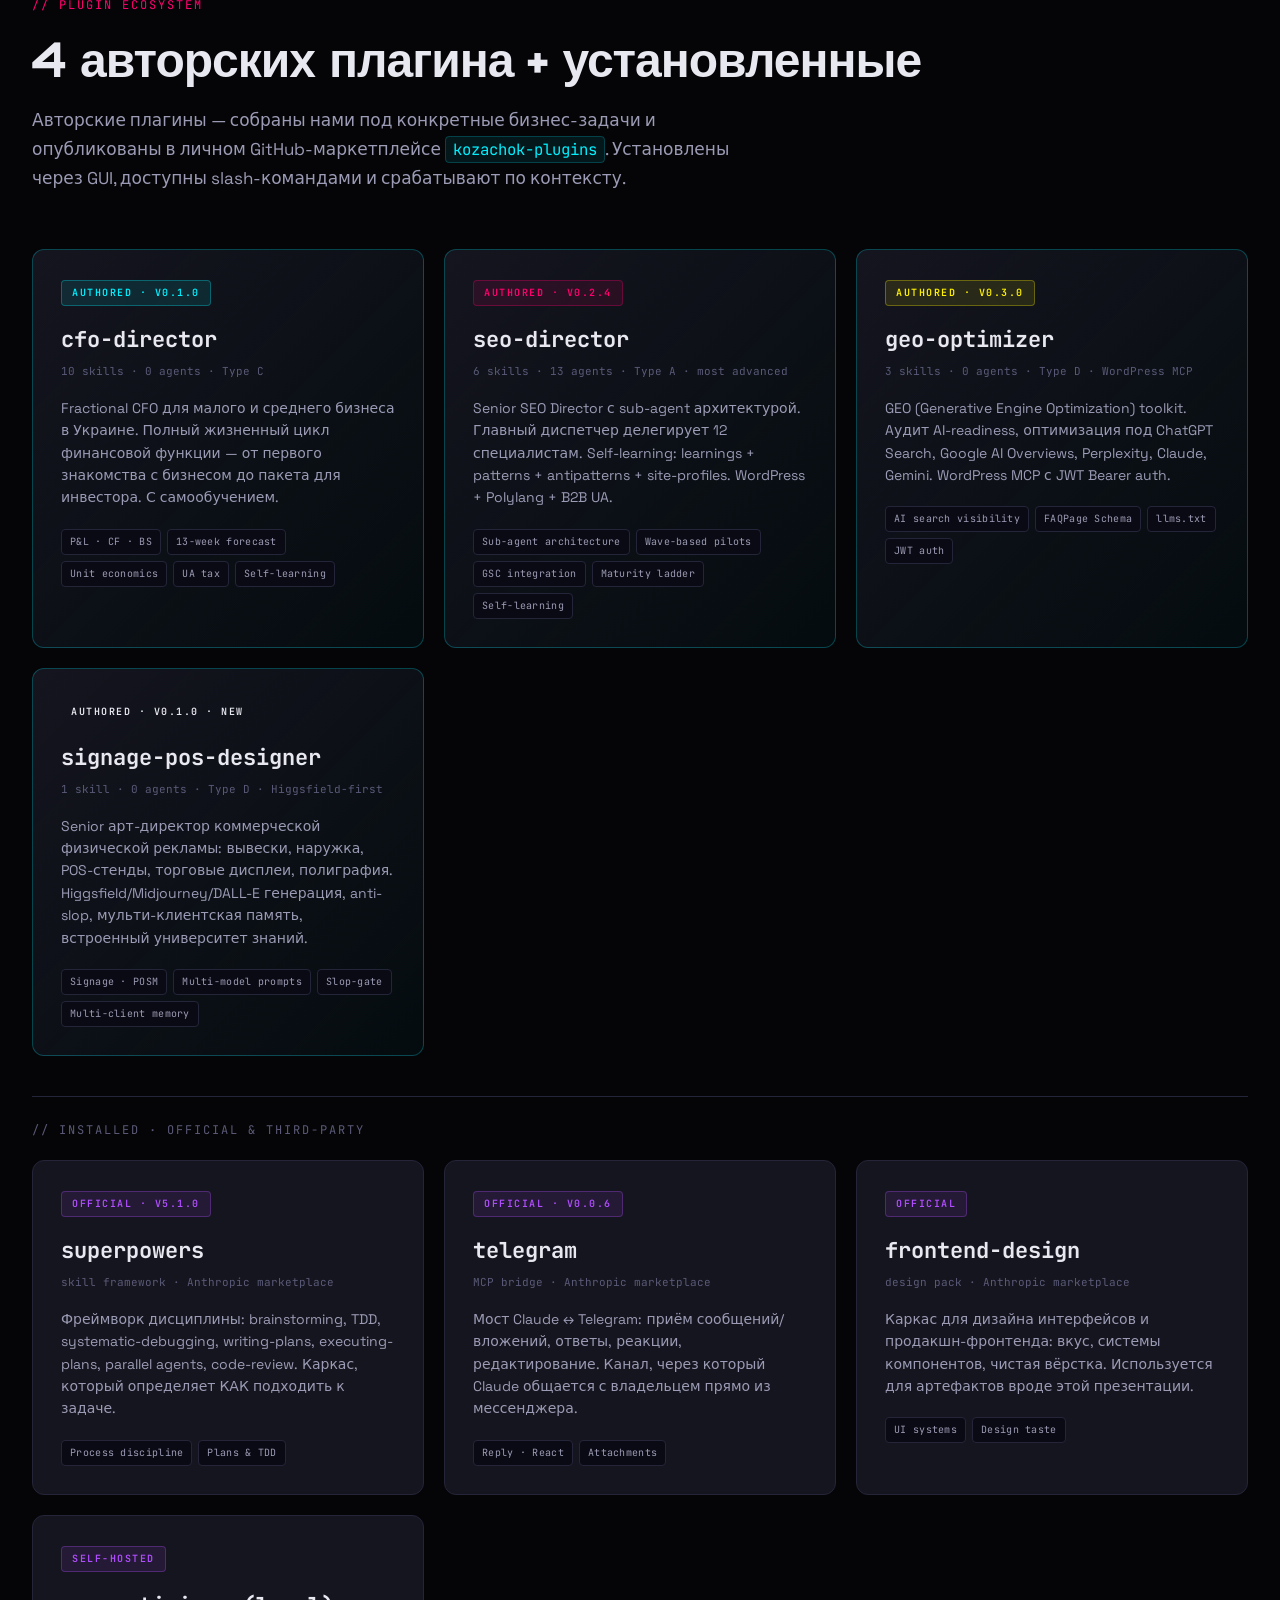
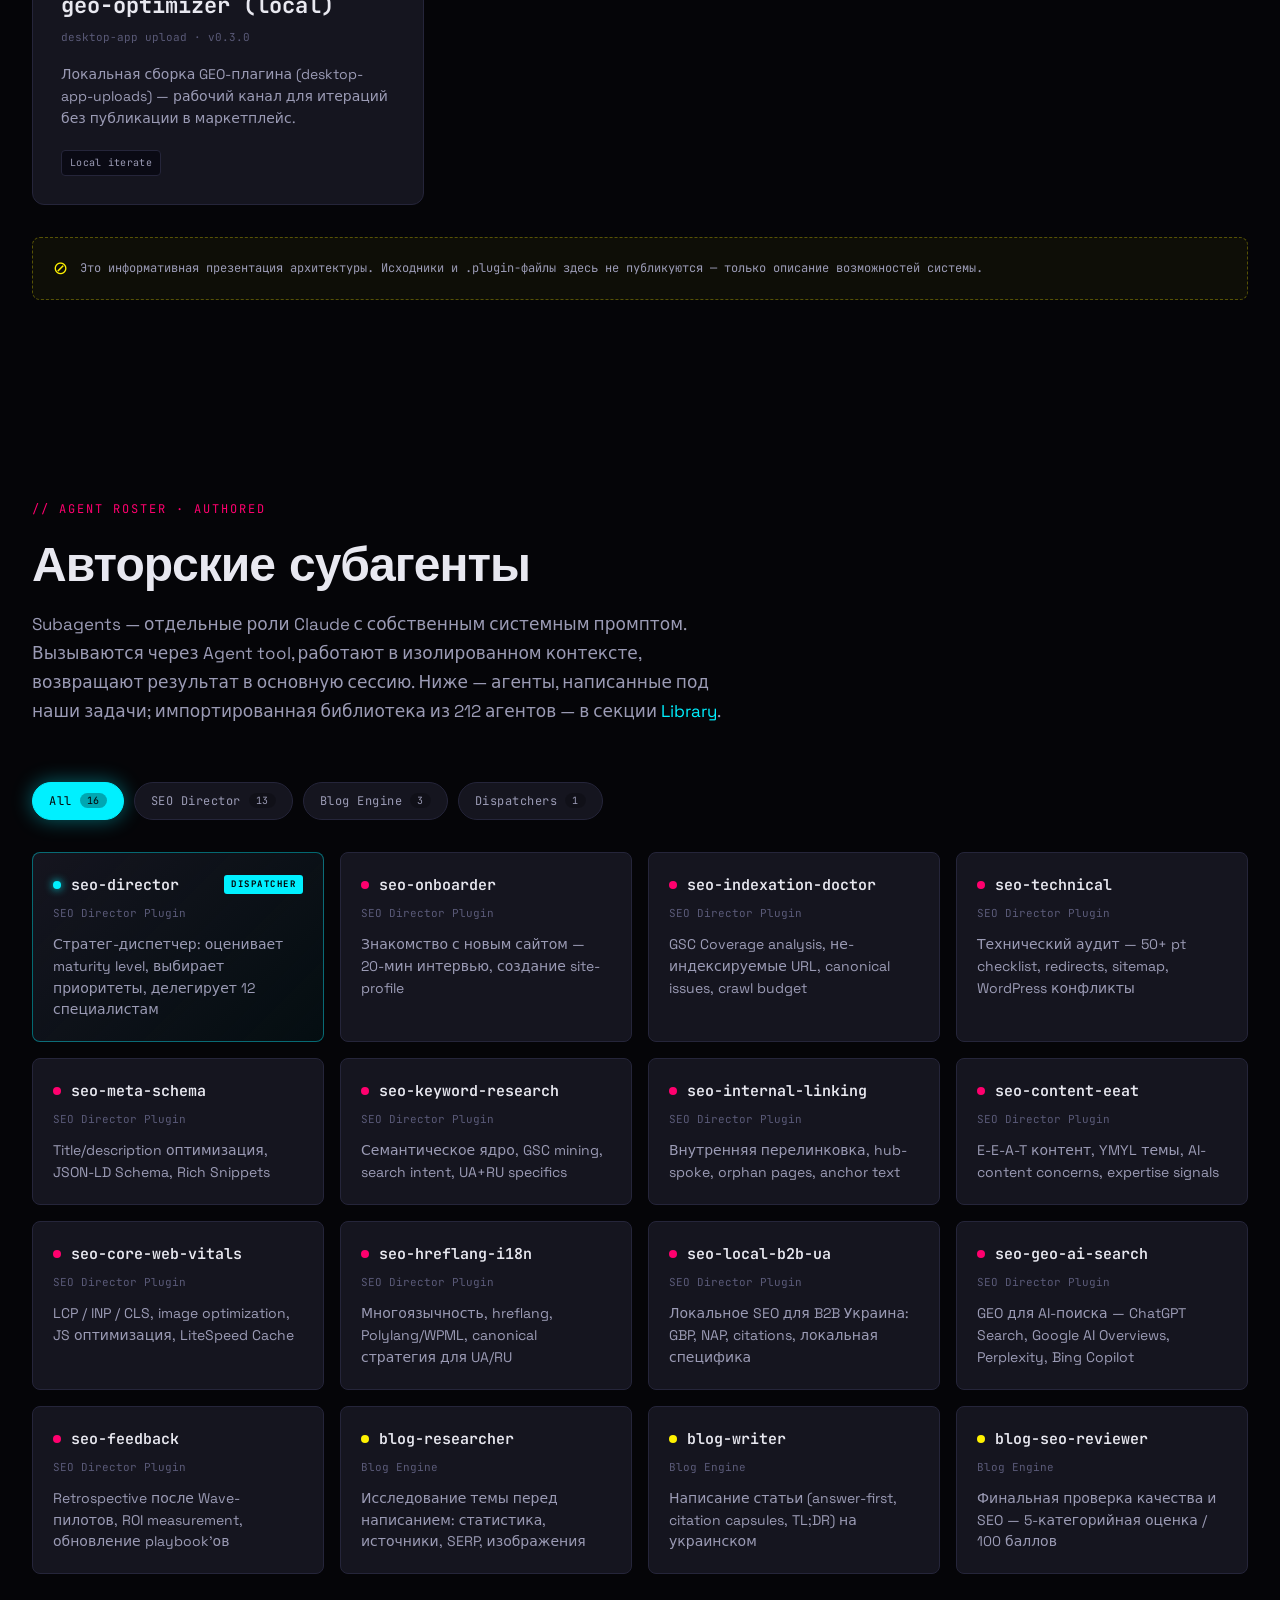
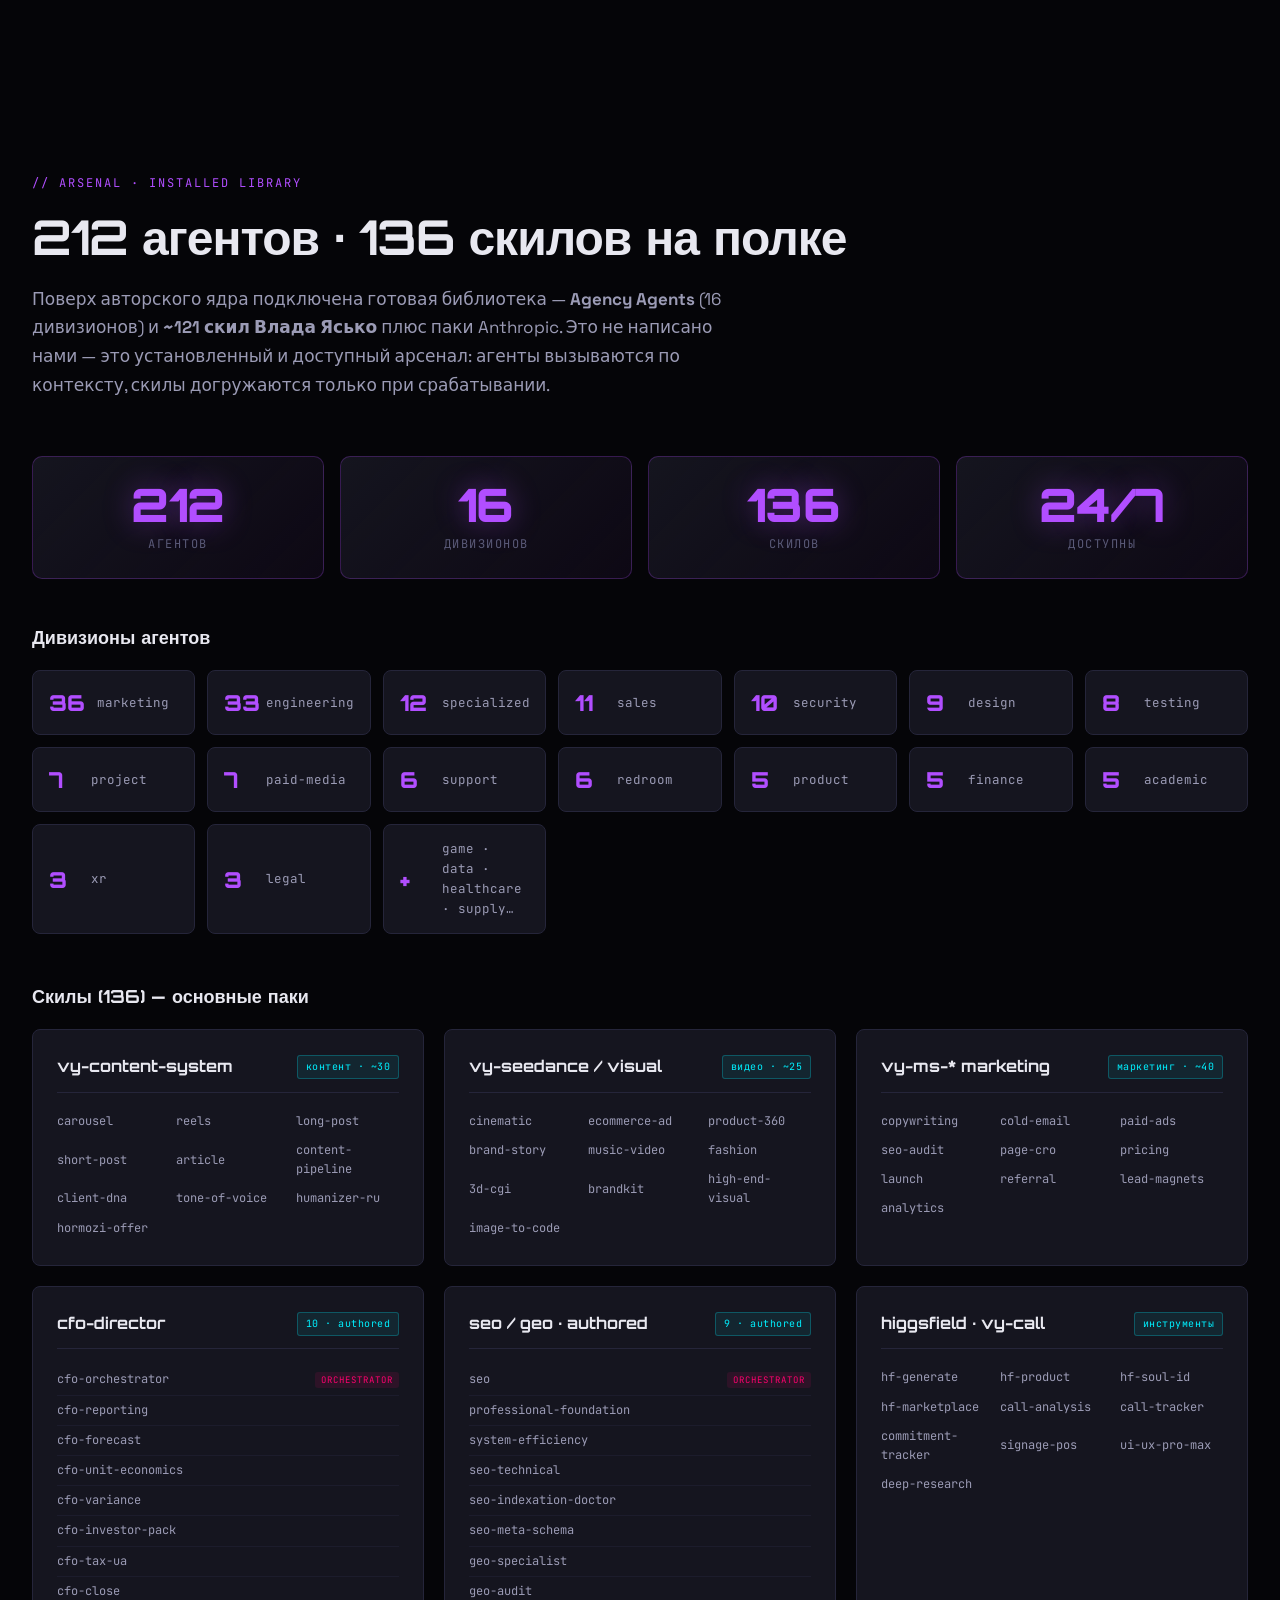
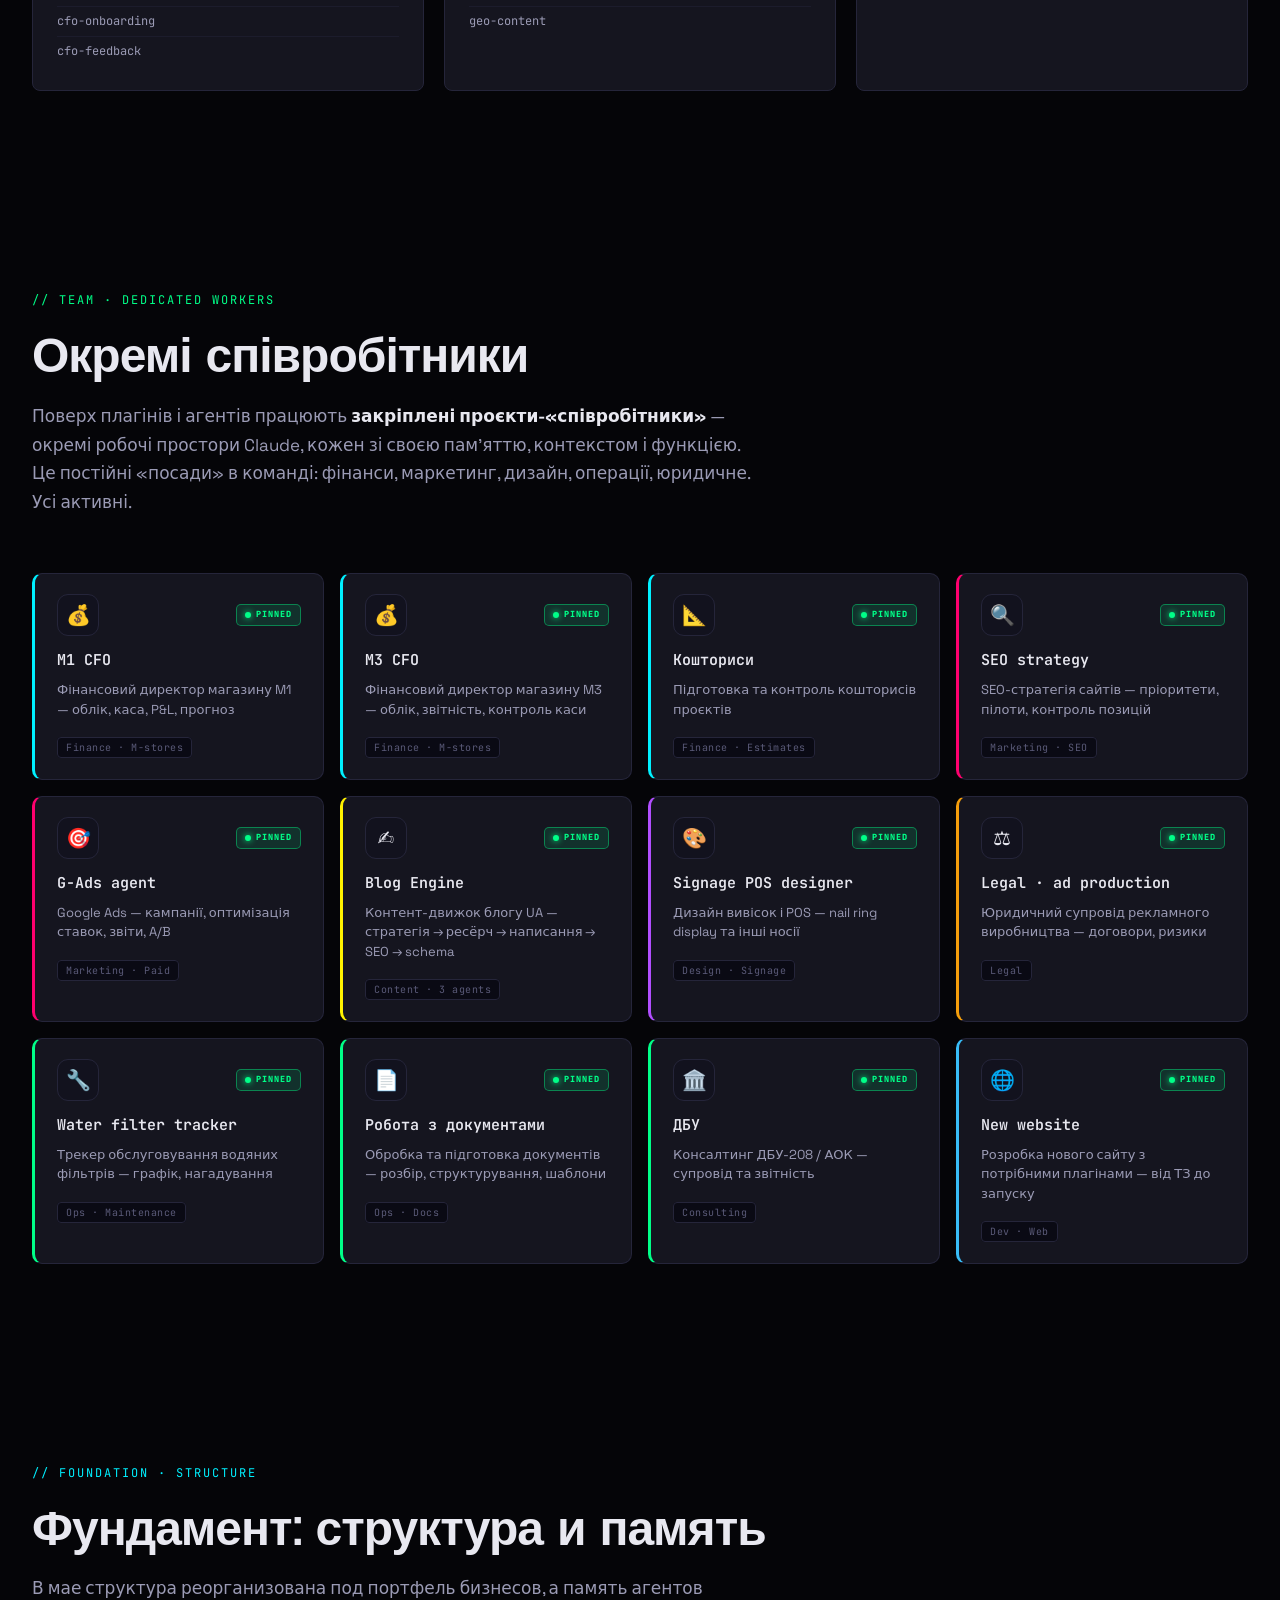
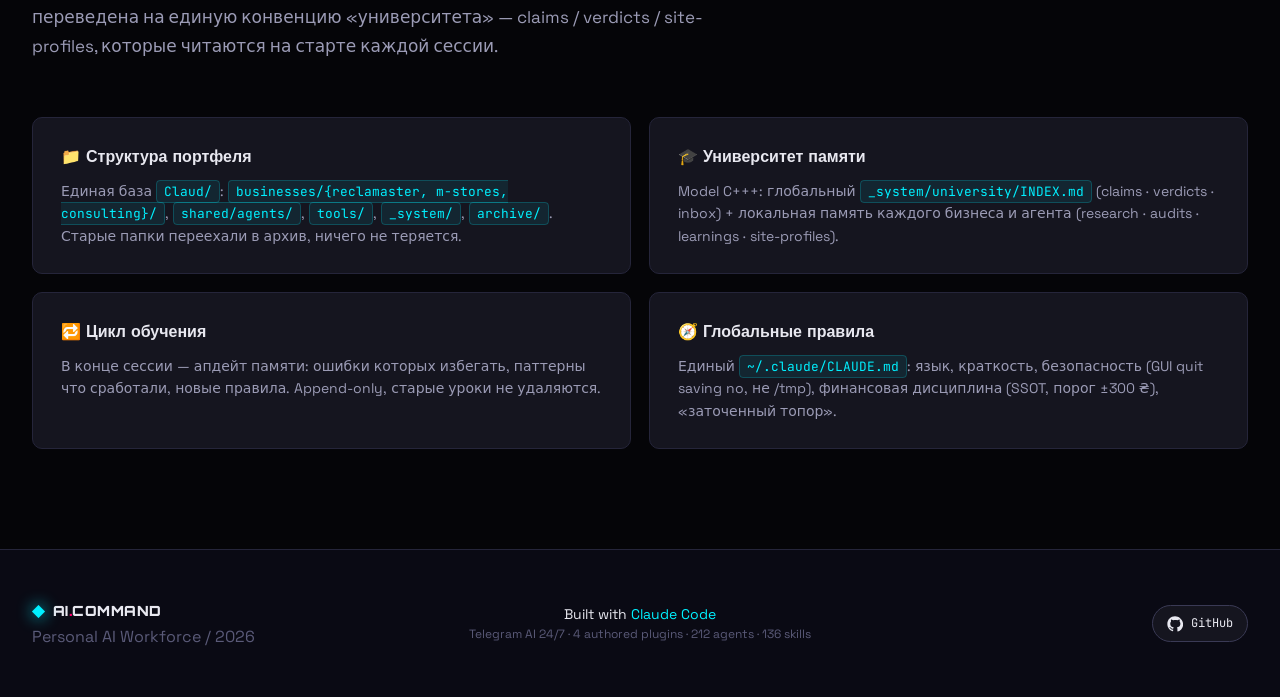
==== commit 74efa4f3: "v2: add Team section (dedicated pinned-project workers) + Blog Engine 12 dedicated workers across fi" ====
--- a/index.html
+++ b/index.html
@@ -3,7 +3,7 @@
 <head>
 <meta charset="UTF-8">
 <meta name="viewport" content="width=device-width, initial-scale=1.0">
-<meta name="description" content="Personal AI Workforce — 21 агент, 85+ скилов, 7 плагинов. Архитектура персональной команды на базе Claude Code.">
+<meta name="description" content="Personal AI Workforce — система Telegram-ассистентов 24/7, 4 авторских плагина, 212 агентов и 136 скилов. Архитектура персональной AI-команды на базе Claude Code.">
 <meta name="theme-color" content="#0a0a0f">
 <title>AI COMMAND CENTER — Personal AI Workforce</title>
 <link rel="preconnect" href="https://fonts.googleapis.com">
@@ -23,9 +23,9 @@
   <div class="boot-content">
     <div class="boot-line">&gt; SYSTEM INITIALIZED<span class="cursor">_</span></div>
     <div class="boot-line">&gt; LOADING NEURAL ARCHITECTURE...</div>
-    <div class="boot-line">&gt; CONNECTING 7 PLUGINS</div>
-    <div class="boot-line">&gt; SPAWNING 21 AGENTS</div>
-    <div class="boot-line">&gt; LOADING 85+ SKILLS</div>
+    <div class="boot-line">&gt; TELEGRAM AI SYSTEM — ONLINE 24/7</div>
+    <div class="boot-line">&gt; SPAWNING 212 AGENTS · 136 SKILLS</div>
+    <div class="boot-line">&gt; MOUNTING 4 AUTHORED PLUGINS</div>
     <div class="boot-line success">&gt; AI COMMAND CENTER ONLINE</div>
   </div>
 </div>
@@ -39,11 +39,12 @@
     </div>
     <nav class="site-nav">
       <a href="#stats">Stats</a>
+      <a href="#system">TG System</a>
       <a href="#architecture">Architecture</a>
+      <a href="#plugins">Plugins</a>
+      <a href="#team">Team</a>
       <a href="#agents">Agents</a>
-      <a href="#skills">Skills</a>
-      <a href="#plugins">Plugins</a>
-      <a href="#flow">Flow</a>
+      <a href="#library">Library</a>
     </nav>
     <a class="github-pill" href="https://github.com/kozachokADDV/ai-arsenal" target="_blank" rel="noopener">
       <svg width="16" height="16" viewBox="0 0 24 24" fill="currentColor"><path d="M12 .5C5.6.5.5 5.6.5 12c0 5.1 3.3 9.4 7.9 10.9.6.1.8-.2.8-.6v-2c-3.2.7-3.9-1.4-3.9-1.4-.5-1.3-1.3-1.7-1.3-1.7-1.1-.7.1-.7.1-.7 1.2.1 1.8 1.2 1.8 1.2 1.1 1.8 2.8 1.3 3.5 1 .1-.8.4-1.3.8-1.6-2.6-.3-5.3-1.3-5.3-5.7 0-1.3.4-2.3 1.2-3.1-.1-.3-.5-1.5.1-3.2 0 0 1-.3 3.3 1.2 1-.3 2-.4 3-.4s2 .1 3 .4c2.3-1.5 3.3-1.2 3.3-1.2.6 1.7.2 2.9.1 3.2.7.8 1.2 1.8 1.2 3.1 0 4.4-2.7 5.4-5.3 5.7.4.4.8 1.1.8 2.2v3.3c0 .3.2.7.8.6 4.6-1.5 7.9-5.8 7.9-10.9C23.5 5.6 18.4.5 12 .5z"/></svg>
@@ -62,12 +63,13 @@
       <span class="glitch alt" data-text="CENTER">CENTER</span>
     </h1>
     <p class="hero-sub">
-      Команда из <strong>21 агента</strong>, <strong>85+ скилов</strong> и <strong>7 плагинов</strong>,<br>
-      работающая в режиме оркестрации через Claude Code.<br>
+      Система <strong>Telegram-ассистентов 24/7</strong> на собственном VPS,<br>
+      <strong>4 авторских плагина</strong> и арсенал из <strong>212 агентов</strong> и <strong>136 скилов</strong>,<br>
+      работающие в режиме оркестрации через Claude Code.<br>
       <span class="muted">Не маркетинг. Не демо. Реальная архитектура, в продакшене.</span>
     </p>
     <div class="hero-cta">
-      <a href="#stats" class="btn-primary">EXPLORE THE ARSENAL ↓</a>
+      <a href="#system" class="btn-primary">TELEGRAM SYSTEM ↓</a>
       <a href="#architecture" class="btn-ghost">ARCHITECTURE MAP →</a>
     </div>
   </div>
@@ -79,24 +81,132 @@
     <div class="section-label">// STATISTICS</div>
     <div class="stats-grid">
       <div class="stat-card cyan">
-        <div class="stat-num" data-target="21">0</div>
-        <div class="stat-label">Subagents</div>
-        <div class="stat-sub">1 dispatcher + 20 specialists</div>
+        <div class="stat-num" data-target="4">0</div>
+        <div class="stat-label">Authored plugins</div>
+        <div class="stat-sub">cfo · seo · geo · signage-pos</div>
+      </div>
+      <div class="stat-card green">
+        <div class="stat-num" data-target="3">0</div>
+        <div class="stat-label">TG cores · LIVE</div>
+        <div class="stat-sub">Hermes · UserBot · Brand-bot · VPS 24/7</div>
       </div>
       <div class="stat-card magenta">
-        <div class="stat-num" data-target="85">0</div>
+        <div class="stat-num" data-target="212">0</div>
+        <div class="stat-label">Agents</div>
+        <div class="stat-sub">16 divisions · installed library</div>
+      </div>
+      <div class="stat-card yellow">
+        <div class="stat-num" data-target="136">0</div>
         <div class="stat-label">Skills</div>
-        <div class="stat-sub">Trigger-activated instructions</div>
-      </div>
-      <div class="stat-card yellow">
-        <div class="stat-num" data-target="7">0</div>
-        <div class="stat-label">Plugins</div>
-        <div class="stat-sub">3 authored + 4 built-in packs</div>
-      </div>
-      <div class="stat-card purple">
-        <div class="stat-num" data-target="4">0</div>
-        <div class="stat-label">Architectures</div>
-        <div class="stat-sub">Orchestration patterns</div>
+        <div class="stat-sub">≈121 vy- + Anthropic packs</div>
+      </div>
+    </div>
+  </div>
+</section>
+
+<!-- TELEGRAM ASSISTANT SYSTEM -->
+<section class="tg-section" id="system">
+  <div class="container">
+    <div class="section-label">// FLAGSHIP · LIVE IN PRODUCTION</div>
+    <h2 class="section-title">Система Telegram-ассистентов</h2>
+    <p class="section-intro">
+      Один сервер (VPS Hetzner) работает 24/7. На нём три ядра — <strong>Hermes</strong> (оркестратор-диспетчер + бот в финансовых группах), <strong>UserBot</strong> («как Виталий» + чтение переписки) и <strong>бренд-бот</strong> для входящих клиентов. Единый мозг — Claude Code (Claude Max). Один вход → много навыков-инструментов.
+    </p>
+
+    <div class="tg-legend">
+      <span><i class="tg-st live"></i> работает / LIVE</span>
+      <span><i class="tg-chip-demo brain"></i> мозг — LLM</span>
+      <span><i class="tg-chip-demo tool"></i> MCP / инструмент</span>
+      <span><i class="tg-chip-demo det"></i> детерм. код</span>
+      <span><i class="tg-line"></i> поток данных</span>
+      <span><i class="tg-line d"></i> мозг / память</span>
+    </div>
+
+    <div class="tg-scroll">
+      <div class="tg-canvas">
+        <svg class="tg-wires" viewBox="0 0 1340 1240" preserveAspectRatio="none">
+          <defs>
+            <marker id="ar" markerWidth="9" markerHeight="9" refX="7" refY="3" orient="auto"><path d="M0,0 L7,3 L0,6 Z" fill="#00f0ff"/></marker>
+            <marker id="ard" markerWidth="9" markerHeight="9" refX="7" refY="3" orient="auto"><path d="M0,0 L7,3 L0,6 Z" fill="#b14eff"/></marker>
+          </defs>
+          <g fill="none" stroke="#2f5d6b" stroke-width="2" marker-end="url(#ar)">
+            <path d="M137,90 C240,90 290,90 322,90"/>
+            <path d="M137,250 C250,250 300,130 332,112"/>
+            <path d="M137,560 C240,560 290,560 322,560"/>
+            <path d="M137,720 C240,720 300,720 329,720"/>
+            <path d="M394,95 C600,95 650,160 809,160"/>
+            <path d="M394,100 C520,210 540,380 629,380"/>
+            <path d="M394,105 C520,300 540,530 629,530"/>
+            <path d="M394,110 C520,400 540,680 629,680"/>
+            <path d="M394,560 C520,690 540,830 629,830"/>
+            <path d="M394,565 C520,860 540,1130 629,1130"/>
+            <path d="M387,720 C520,850 540,980 629,980"/>
+            <path d="M677,90 C760,90 775,150 813,158"/>
+            <path d="M677,230 C760,230 775,172 813,166"/>
+            <path d="M867,160 C950,160 960,160 1003,160"/>
+            <path d="M1057,160 C1140,160 1150,160 1173,160"/>
+          </g>
+          <g fill="none" stroke="#4a2f6b" stroke-width="2" stroke-dasharray="5 4" marker-end="url(#ard)">
+            <path d="M260,873 C255,520 345,180 354,124"/>
+            <path d="M430,873 C432,520 395,180 388,124"/>
+            <path d="M345,1028 C362,800 366,640 363,594"/>
+            <path d="M352,1030 C372,900 368,790 367,748"/>
+          </g>
+          <g fill="#1c1c2a" stroke="#00f0ff" stroke-width="1.4" opacity="0.85">
+            <circle cx="137" cy="90" r="5"/><circle cx="322" cy="90" r="5"/>
+            <circle cx="137" cy="560" r="5"/><circle cx="322" cy="560" r="5"/>
+            <circle cx="137" cy="720" r="5"/><circle cx="329" cy="720" r="5"/>
+            <circle cx="629" cy="380" r="5"/><circle cx="629" cy="530" r="5"/><circle cx="629" cy="680" r="5"/>
+            <circle cx="629" cy="830" r="5"/><circle cx="629" cy="980" r="5"/><circle cx="629" cy="1130" r="5"/>
+            <circle cx="813" cy="160" r="5"/><circle cx="867" cy="160" r="5"/><circle cx="1003" cy="160" r="5"/><circle cx="1173" cy="160" r="5"/>
+          </g>
+        </svg>
+
+        <!-- INPUTS -->
+        <div class="tg-node" style="--c:#29a9eb;left:110px;top:63px"><span class="tg-trig">вход</span><div class="tg-ic">📱</div><div class="tg-nm">Виталий</div><div class="tg-sb">голос / текст</div></div>
+        <div class="tg-node" style="--c:#00ff88;left:110px;top:223px"><span class="tg-st live">LIVE</span><div class="tg-ic">💵</div><div class="tg-nm">Фин-группа</div><div class="tg-sb">скрины квитанций</div></div>
+        <div class="tg-node" style="--c:#29a9eb;left:110px;top:533px"><span class="tg-st live">LIVE</span><div class="tg-ic">🙋</div><div class="tg-nm">Клиенты личные</div><div class="tg-sb">основная масса</div></div>
+        <div class="tg-node" style="--c:#f59e0b;left:110px;top:693px"><span class="tg-st live">LIVE</span><div class="tg-ic">🌐</div><div class="tg-nm">Клиенты → бот</div><div class="tg-sb">пишут бренд-боту</div></div>
+
+        <!-- CORES -->
+        <div class="tg-node big" style="--c:#b14eff;left:360px;top:56px"><span class="tg-st live">LIVE</span><div class="tg-ic">🧠</div><div class="tg-nm">Hermes</div><div class="tg-sb">оркестратор + роутер</div><div class="tg-br brain">Claude Opus 4.8</div></div>
+        <div class="tg-node big" style="--c:#00f0ff;left:360px;top:526px"><span class="tg-st live">LIVE</span><div class="tg-ic">👤</div><div class="tg-nm">UserBot</div><div class="tg-sb">личные «как Виталий» + чтение</div><div class="tg-br brain">Claude Code · Max</div></div>
+        <div class="tg-node" style="--c:#f59e0b;left:360px;top:693px"><span class="tg-st live">LIVE</span><div class="tg-ic">🤖</div><div class="tg-nm">Бренд-бот</div><div class="tg-sb">@Reclamaster_nr_bot</div><div class="tg-br brain">Claude Code</div></div>
+
+        <!-- SUBS -->
+        <div class="tg-node" style="--c:#d97706;left:250px;top:873px"><div class="tg-ic">🤖</div><div class="tg-nm">Claude</div><div class="tg-sb">мозг Hermes</div></div>
+        <div class="tg-node" style="--c:#3b82f6;left:430px;top:873px"><div class="tg-ic">🗄️</div><div class="tg-nm">SQLite</div><div class="tg-sb">очередь · память</div></div>
+        <div class="tg-node" style="--c:#b14eff;left:330px;top:1028px"><span class="tg-st live">LIVE</span><div class="tg-ic">⚙️</div><div class="tg-nm">Claude Code</div><div class="tg-sb">мозг клиентов</div><div class="tg-br brain">Claude Max</div></div>
+
+        <!-- FINANCE BAND -->
+        <div class="tg-node" style="--c:#14b8a6;left:650px;top:63px"><span class="tg-st live">LIVE</span><div class="tg-ic">🎙️</div><div class="tg-nm">STT</div><div class="tg-sb">голос → текст</div><div class="tg-br tool">Whisper / Scribe</div></div>
+        <div class="tg-node" style="--c:#a855f7;left:650px;top:203px"><span class="tg-st live">LIVE</span><div class="tg-ic">📷</div><div class="tg-nm">Vision / OCR</div><div class="tg-sb">скрин → 7 полей</div><div class="tg-br tool">Vision</div></div>
+        <div class="tg-node" style="--c:#00ff88;left:840px;top:126px"><span class="tg-st live">LIVE</span><div class="tg-ic">💰</div><div class="tg-nm">Финучёт</div><div class="tg-sb">в Hermes</div></div>
+        <div class="tg-node" style="--c:#ff006e;left:1030px;top:126px"><span class="tg-st live">LIVE</span><div class="tg-ic">🔒</div><div class="tg-nm">Проверка + маршрут + ✓</div><div class="tg-sb">лево/право · подтверждение</div><div class="tg-br det">детерм. код</div></div>
+        <div class="tg-node" style="--c:#00ff88;left:1200px;top:126px"><span class="tg-st live">LIVE</span><div class="tg-ic">📊</div><div class="tg-nm">Google Sheets</div><div class="tg-sb">запись</div></div>
+
+        <!-- SKILLS COLUMN -->
+        <div class="tg-node" style="--c:#06b6d4;left:660px;top:353px"><span class="tg-st live">LIVE</span><div class="tg-ic">📅</div><div class="tg-nm">Календарь</div><div class="tg-sb">события · напоминания</div><div class="tg-br tool">calendar-mcp</div></div>
+        <div class="tg-node" style="--c:#06b6d4;left:660px;top:503px"><span class="tg-st live">LIVE</span><div class="tg-ic">✉️</div><div class="tg-nm">Email</div><div class="tg-sb">от имени · с подтв.</div><div class="tg-br tool">gmail-mcp</div></div>
+        <div class="tg-node" style="--c:#b14eff;left:660px;top:653px"><span class="tg-st live">LIVE</span><div class="tg-ic">🛠️</div><div class="tg-nm">Делегат → Code</div><div class="tg-sb">задачи агентам</div><div class="tg-br brain">Claude Code</div></div>
+        <div class="tg-node" style="--c:#ec4899;left:660px;top:803px"><span class="tg-st live">LIVE</span><div class="tg-ic">💬</div><div class="tg-nm">Ответы клиентам</div><div class="tg-sb">«как Виталий» · личные</div><div class="tg-br brain">Claude Code</div></div>
+        <div class="tg-node" style="--c:#ec4899;left:660px;top:953px"><span class="tg-st live">LIVE</span><div class="tg-ic">📋</div><div class="tg-nm">Брифинг новых</div><div class="tg-sb">опрос → квалификация</div><div class="tg-br brain">Claude Code</div></div>
+        <div class="tg-node" style="--c:#0ea5e9;left:660px;top:1103px"><span class="tg-st live">LIVE</span><div class="tg-ic">🔍</div><div class="tg-nm">Чтение чатов</div><div class="tg-sb">поиск · выжимка · парсинг</div><div class="tg-br tool">telegram-mcp · teledigest</div></div>
+      </div>
+    </div>
+
+    <div class="tg-cards">
+      <div class="tg-card">
+        <h4>💰 Финансовый конвейер</h4>
+        <p>Скрин квитанции в рабочей группе → Vision/OCR извлекает 7 полей (сумма / отправитель / получатель / № счёта / банк / назначение / дата) → детерминированная проверка маршрута лево/право → подтверждение каждой записи → Google Sheets. Голос работает через тот же конвейер (STT).</p>
+      </div>
+      <div class="tg-card">
+        <h4>👤 Два канала клиентов</h4>
+        <p>Личные клиенты — userbot отвечает «как Виталий» (voice-style + знания Рекламастер). Кто пишет боту — бренд-бот <code>@Reclamaster_nr_bot</code>. Оба канала ведут к одному мозгу Claude Code. Брифинг новых — LLM-интервью, а не форма.</p>
+      </div>
+      <div class="tg-card">
+        <h4>🛡️ Анти-тихие-ошибки</h4>
+        <p>Главный принцип: деньги не записываются с тихими ошибками. Подтверждение каждой записи + детерминированная страховка маршрута + confidence-gate. Всё «наружу» (email, ответы клиентам) — только после подтверждения.</p>
       </div>
     </div>
   </div>
@@ -106,7 +216,7 @@
 <section class="architecture" id="architecture">
   <div class="container">
     <div class="section-label">// ARCHITECTURE PATTERNS</div>
-    <h2 class="section-title">Четыре типа плагинов в арсенале</h2>
+    <h2 class="section-title">Четыре типа оркестрации в арсенале</h2>
     <p class="section-intro">
       Каждый плагин решает свою задачу через один из четырёх паттернов оркестрации.
       От самого простого (плоский набор скилов) до самого продвинутого (агент-диспетчер с подагентами).
@@ -148,8 +258,8 @@
         </div>
         <div class="arch-example">
           <span class="arch-example-label">EXAMPLE</span>
-          <code>blog-engine-ua</code>
-          <span class="arch-example-meta">3 agents + 13 skills</span>
+          <code>Telegram · Hermes</code>
+          <span class="arch-example-meta">оркестратор + навыки-инструменты</span>
         </div>
       </article>
 
@@ -191,241 +301,9 @@
         </div>
         <div class="arch-example">
           <span class="arch-example-label">EXAMPLES</span>
-          <code>geo-optimizer</code> · <code>designer-pro</code> · <code>engineering</code>
-        </div>
-      </article>
-    </div>
-  </div>
-</section>
-
-<!-- AGENT ROSTER -->
-<section class="agents" id="agents">
-  <div class="container">
-    <div class="section-label">// AGENT ROSTER</div>
-    <h2 class="section-title">21 агент в строю</h2>
-    <p class="section-intro">
-      Subagents — отдельные роли Claude с собственным системным промптом. Вызываются через Agent tool, работают в изолированном контексте, возвращают результат в основную сессию.
-    </p>
-
-    <div class="filters" role="tablist">
-      <button class="filter-chip active" data-filter="all">All <span class="chip-count">21</span></button>
-      <button class="filter-chip" data-filter="builtin">Built-in <span class="chip-count">5</span></button>
-      <button class="filter-chip" data-filter="seo">SEO Director <span class="chip-count">13</span></button>
-      <button class="filter-chip" data-filter="blog">Blog Engine <span class="chip-count">3</span></button>
-      <button class="filter-chip" data-filter="dispatcher">Dispatchers <span class="chip-count">1</span></button>
-    </div>
-
-    <div class="agent-grid" id="agentGrid">
-      <!-- Built-in -->
-      <article class="agent-card builtin" data-categories="builtin">
-        <div class="agent-head"><span class="agent-dot"></span><h3>general-purpose</h3></div>
-        <div class="agent-tag">Built-in / Anthropic</div>
-        <p>Универсальный research, многошаговые задачи, поиск без специфики</p>
-      </article>
-      <article class="agent-card builtin" data-categories="builtin">
-        <div class="agent-head"><span class="agent-dot"></span><h3>Explore</h3></div>
-        <div class="agent-tag">Built-in / Anthropic</div>
-        <p>Быстрый поиск по кодовой базе — файлы, ключевые слова, структура</p>
-      </article>
-      <article class="agent-card builtin" data-categories="builtin">
-        <div class="agent-head"><span class="agent-dot"></span><h3>Plan</h3></div>
-        <div class="agent-tag">Built-in / Anthropic</div>
-        <p>Архитектурное планирование, выбор стратегии реализации, trade-offs</p>
-      </article>
-      <article class="agent-card builtin" data-categories="builtin">
-        <div class="agent-head"><span class="agent-dot"></span><h3>claude-code-guide</h3></div>
-        <div class="agent-tag">Built-in / Anthropic</div>
-        <p>Вопросы про сам Claude Code: хуки, скилы, MCP, slash-команды, SDK</p>
-      </article>
-      <article class="agent-card builtin" data-categories="builtin">
-        <div class="agent-head"><span class="agent-dot"></span><h3>statusline-setup</h3></div>
-        <div class="agent-tag">Built-in / Anthropic</div>
-        <p>Настройка status line в Claude Code</p>
-      </article>
-
-      <!-- SEO Director -->
-      <article class="agent-card dispatcher" data-categories="seo dispatcher">
-        <div class="agent-head"><span class="agent-dot star"></span><h3>seo-director</h3><span class="agent-badge">DISPATCHER</span></div>
-        <div class="agent-tag">SEO Director Plugin</div>
-        <p>Стратег-диспетчер: оценивает maturity level, выбирает приоритеты, делегирует 12 специалистам</p>
-      </article>
-      <article class="agent-card seo" data-categories="seo">
-        <div class="agent-head"><span class="agent-dot"></span><h3>seo-onboarder</h3></div>
-        <div class="agent-tag">SEO Director Plugin</div>
-        <p>Знакомство с новым сайтом — 20-мин интервью, создание site-profile</p>
-      </article>
-      <article class="agent-card seo" data-categories="seo">
-        <div class="agent-head"><span class="agent-dot"></span><h3>seo-indexation-doctor</h3></div>
-        <div class="agent-tag">SEO Director Plugin</div>
-        <p>GSC Coverage analysis, не-индексируемые URL, canonical issues, crawl budget</p>
-      </article>
-      <article class="agent-card seo" data-categories="seo">
-        <div class="agent-head"><span class="agent-dot"></span><h3>seo-technical</h3></div>
-        <div class="agent-tag">SEO Director Plugin</div>
-        <p>Технический аудит — 50+ pt checklist, redirects, sitemap, WordPress конфликты</p>
-      </article>
-      <article class="agent-card seo" data-categories="seo">
-        <div class="agent-head"><span class="agent-dot"></span><h3>seo-meta-schema</h3></div>
-        <div class="agent-tag">SEO Director Plugin</div>
-        <p>Title/description оптимизация, JSON-LD Schema, Rich Snippets</p>
-      </article>
-      <article class="agent-card seo" data-categories="seo">
-        <div class="agent-head"><span class="agent-dot"></span><h3>seo-keyword-research</h3></div>
-        <div class="agent-tag">SEO Director Plugin</div>
-        <p>Семантическое ядро, GSC mining, search intent, UA+RU specifics</p>
-      </article>
-      <article class="agent-card seo" data-categories="seo">
-        <div class="agent-head"><span class="agent-dot"></span><h3>seo-internal-linking</h3></div>
-        <div class="agent-tag">SEO Director Plugin</div>
-        <p>Внутренняя перелинковка, hub-spoke, orphan pages, anchor text</p>
-      </article>
-      <article class="agent-card seo" data-categories="seo">
-        <div class="agent-head"><span class="agent-dot"></span><h3>seo-content-eeat</h3></div>
-        <div class="agent-tag">SEO Director Plugin</div>
-        <p>E-E-A-T контент, YMYL темы, AI-content concerns, expertise signals</p>
-      </article>
-      <article class="agent-card seo" data-categories="seo">
-        <div class="agent-head"><span class="agent-dot"></span><h3>seo-core-web-vitals</h3></div>
-        <div class="agent-tag">SEO Director Plugin</div>
-        <p>LCP / INP / CLS, image optimization, JS оптимизация, LiteSpeed Cache</p>
-      </article>
-      <article class="agent-card seo" data-categories="seo">
-        <div class="agent-head"><span class="agent-dot"></span><h3>seo-hreflang-i18n</h3></div>
-        <div class="agent-tag">SEO Director Plugin</div>
-        <p>Многоязычность, hreflang, Polylang/WPML, canonical стратегия для UA/RU</p>
-      </article>
-      <article class="agent-card seo" data-categories="seo">
-        <div class="agent-head"><span class="agent-dot"></span><h3>seo-local-b2b-ua</h3></div>
-        <div class="agent-tag">SEO Director Plugin</div>
-        <p>Локальное SEO для B2B Украина: GBP, NAP, citations, локальная специфика</p>
-      </article>
-      <article class="agent-card seo" data-categories="seo">
-        <div class="agent-head"><span class="agent-dot"></span><h3>seo-geo-ai-search</h3></div>
-        <div class="agent-tag">SEO Director Plugin</div>
-        <p>GEO для AI-поиска — ChatGPT Search, Google AI Overviews, Perplexity, Bing Copilot</p>
-      </article>
-      <article class="agent-card seo" data-categories="seo">
-        <div class="agent-head"><span class="agent-dot"></span><h3>seo-feedback</h3></div>
-        <div class="agent-tag">SEO Director Plugin</div>
-        <p>Retrospective после Wave-пилотов, ROI measurement, обновление playbook'ов</p>
-      </article>
-
-      <!-- Blog Engine -->
-      <article class="agent-card blog" data-categories="blog">
-        <div class="agent-head"><span class="agent-dot"></span><h3>blog-researcher</h3></div>
-        <div class="agent-tag">Blog Engine Plugin</div>
-        <p>Исследование темы перед написанием: статистика, источники, SERP, изображения</p>
-      </article>
-      <article class="agent-card blog" data-categories="blog">
-        <div class="agent-head"><span class="agent-dot"></span><h3>blog-writer</h3></div>
-        <div class="agent-tag">Blog Engine Plugin</div>
-        <p>Написание статьи (answer-first, citation capsules, TL;DR) на украинском</p>
-      </article>
-      <article class="agent-card blog" data-categories="blog">
-        <div class="agent-head"><span class="agent-dot"></span><h3>blog-seo-reviewer</h3></div>
-        <div class="agent-tag">Blog Engine Plugin</div>
-        <p>Финальная проверка качества и SEO — 5-категорийная оценка / 100 баллов</p>
-      </article>
-    </div>
-  </div>
-</section>
-
-<!-- SKILL INVENTORY -->
-<section class="skills" id="skills">
-  <div class="container">
-    <div class="section-label">// SKILL INVENTORY</div>
-    <h2 class="section-title">85+ скилов в арсенале</h2>
-    <p class="section-intro">
-      Скилы — инструкции с триггер-словами, которые активируются автоматически или через slash-команды. В отличие от агентов, работают в текущей сессии без отдельной роли.
-    </p>
-
-    <div class="skills-groups">
-      <div class="skills-group">
-        <div class="skills-head"><h3>cfo-director</h3><span class="badge">10 skills · authored</span></div>
-        <ul class="skills-list">
-          <li>cfo-orchestrator <em>orchestrator</em></li>
-          <li>cfo-reporting</li><li>cfo-forecast</li><li>cfo-unit-economics</li>
-          <li>cfo-variance</li><li>cfo-investor-pack</li><li>cfo-tax-ua</li>
-          <li>cfo-close</li><li>cfo-onboarding</li><li>cfo-feedback</li>
-        </ul>
-      </div>
-
-      <div class="skills-group">
-        <div class="skills-head"><h3>seo-director</h3><span class="badge">6 skills · authored</span></div>
-        <ul class="skills-list">
-          <li>seo <em>orchestrator-shortcut</em></li>
-          <li>professional-foundation</li><li>system-efficiency</li>
-          <li>seo-onboarding</li><li>seo-technical</li><li>seo-indexation-doctor</li>
-        </ul>
-      </div>
-
-      <div class="skills-group">
-        <div class="skills-head"><h3>geo-optimizer</h3><span class="badge">3 skills · authored</span></div>
-        <ul class="skills-list">
-          <li>geo-specialist</li><li>geo-audit</li><li>geo-content</li>
-        </ul>
-      </div>
-
-      <div class="skills-group">
-        <div class="skills-head"><h3>blog-engine-ua</h3><span class="badge">13 skills · authored</span></div>
-        <ul class="skills-list">
-          <li>blog-engine <em>orchestrator</em></li>
-          <li>blog-write <em>orchestrator</em></li>
-          <li>blog-strategy</li><li>blog-outline</li><li>blog-photos</li>
-          <li>blog-rewrite</li><li>blog-schema</li><li>blog-calendar</li>
-          <li>blog-audit</li><li>blog-analyze</li><li>blog-seo-check</li>
-          <li>blog-repurpose</li><li>blog-feedback</li>
-        </ul>
-      </div>
-
-      <div class="skills-group">
-        <div class="skills-head"><h3>designer-pro</h3><span class="badge">5 skills · authored</span></div>
-        <ul class="skills-list">
-          <li>designer-pro <em>orchestrator</em></li>
-          <li>prompt-builder</li><li>brief-collector</li>
-          <li>image-generator</li><li>mood-board</li>
-        </ul>
-      </div>
-
-      <div class="skills-group">
-        <div class="skills-head"><h3>engineering</h3><span class="badge">10 skills · built-in</span></div>
-        <ul class="skills-list">
-          <li>tech-debt</li><li>system-design</li><li>standup</li>
-          <li>deploy-checklist</li><li>testing-strategy</li><li>debug</li>
-          <li>incident-response</li><li>architecture</li>
-          <li>code-review</li><li>documentation</li>
-        </ul>
-      </div>
-
-      <div class="skills-group wide">
-        <div class="skills-head"><h3>anthropic-skills</h3><span class="badge">~30 skills · built-in pack</span></div>
-        <ul class="skills-list compact">
-          <li>schedule</li><li>prompt-builder</li><li>system-efficiency</li>
-          <li>proposal-configurator</li><li>web-artifacts-builder</li><li>wordpress-senior</li>
-          <li>seo-copywriter</li><li>audit-scan</li><li>professional-foundation</li>
-          <li>brief-collector</li><li>docx</li><li>mcp-builder</li><li>pdf</li>
-          <li>image-generator</li><li>pptx</li><li>skill-creator</li>
-          <li>python-debugger</li><li>canvas-design</li><li>consolidate-memory</li>
-          <li>theme-factory</li><li>xlsx</li><li>python</li>
-          <li>seo-architect</li><li>designer-pro</li><li>google-ads-expert</li>
-          <li>algorithmic-art</li><li>setup-cowork</li><li>pos-display-designer</li>
-          <li>ua-specialist</li><li>reclamaster-project</li>
-        </ul>
-      </div>
-
-      <div class="skills-group">
-        <div class="skills-head"><h3>cowork-plugin-management</h3><span class="badge">2 skills</span></div>
-        <ul class="skills-list">
-          <li>create-cowork-plugin</li><li>cowork-plugin-customizer</li>
-        </ul>
-      </div>
-
-      <div class="skills-group">
-        <div class="skills-head"><h3>narrow tools</h3><span class="badge">3 skills</span></div>
-        <ul class="skills-list">
-          <li>self-improvement</li><li>smm-content-maker</li><li>seo-senior-specialist</li>
-        </ul>
-      </div>
+          <code>geo-optimizer</code> · <code>signage-pos</code> · <code>vy-skills</code>
+        </div>
+      </article>
     </div>
   </div>
 </section>
@@ -434,7 +312,10 @@
 <section class="plugins" id="plugins">
   <div class="container">
     <div class="section-label">// PLUGIN ECOSYSTEM</div>
-    <h2 class="section-title">7 плагинов: 3 авторских + 4 built-in</h2>
+    <h2 class="section-title">4 авторских плагина + установленные</h2>
+    <p class="section-intro">
+      Авторские плагины — собраны нами под конкретные бизнес-задачи и опубликованы в личном GitHub-маркетплейсе <code>kozachok-plugins</code>. Установлены через GUI, доступны slash-командами и срабатывают по контексту.
+    </p>
 
     <div class="plugins-grid">
       <article class="plugin-card authored">
@@ -452,7 +333,7 @@
       </article>
 
       <article class="plugin-card authored">
-        <div class="plugin-tag magenta">AUTHORED · v0.2.3</div>
+        <div class="plugin-tag magenta">AUTHORED · v0.2.4</div>
         <h3>seo-director</h3>
         <div class="plugin-meta">6 skills · 13 agents · Type A · most advanced</div>
         <p>Senior SEO Director с sub-agent архитектурой. Главный диспетчер делегирует 12 специалистам. Self-learning: learnings + patterns + antipatterns + site-profiles. WordPress + Polylang + B2B UA.</p>
@@ -466,7 +347,7 @@
       </article>
 
       <article class="plugin-card authored">
-        <div class="plugin-tag yellow">AUTHORED · v0.5.0</div>
+        <div class="plugin-tag yellow">AUTHORED · v0.3.0</div>
         <h3>geo-optimizer</h3>
         <div class="plugin-meta">3 skills · 0 agents · Type D · WordPress MCP</div>
         <p>GEO (Generative Engine Optimization) toolkit. Aудит AI-readiness, оптимизация под ChatGPT Search, Google AI Overviews, Perplexity, Claude, Gemini. WordPress MCP с JWT Bearer auth.</p>
@@ -478,102 +359,375 @@
         </div>
       </article>
 
+      <article class="plugin-card authored">
+        <div class="plugin-tag green">AUTHORED · v0.1.0 · NEW</div>
+        <h3>signage-pos-designer</h3>
+        <div class="plugin-meta">1 skill · 0 agents · Type D · Higgsfield-first</div>
+        <p>Senior арт-директор коммерческой физической рекламы: вывески, наружка, POS-стенды, торговые дисплеи, полиграфия. Higgsfield/Midjourney/DALL-E генерация, anti-slop, мульти-клиентская память, встроенный университет знаний.</p>
+        <div class="plugin-tags">
+          <span class="tag">Signage · POSM</span>
+          <span class="tag">Multi-model prompts</span>
+          <span class="tag">Slop-gate</span>
+          <span class="tag">Multi-client memory</span>
+        </div>
+      </article>
+    </div>
+
+    <div class="section-subhead">// INSTALLED · OFFICIAL &amp; THIRD-PARTY</div>
+    <div class="plugins-grid">
       <article class="plugin-card builtin">
-        <div class="plugin-tag purple">BUILT-IN</div>
-        <h3>blog-engine-ua</h3>
-        <div class="plugin-meta">13 skills · 3 agents · Type B · hybrid</div>
-        <p>Полный жизненный цикл блога: стратегия → outline → ресёрч → написание → SEO-проверка → schema → перепрофилирование под соцсети.</p>
-        <div class="plugin-tags">
-          <span class="tag">7 формaтов контента</span>
-          <span class="tag">Citation capsules</span>
-        </div>
+        <div class="plugin-tag purple">OFFICIAL · v5.1.0</div>
+        <h3>superpowers</h3>
+        <div class="plugin-meta">skill framework · Anthropic marketplace</div>
+        <p>Фреймворк дисциплины: brainstorming, TDD, systematic-debugging, writing-plans, executing-plans, parallel agents, code-review. Каркас, который определяет КАК подходить к задаче.</p>
+        <div class="plugin-tags"><span class="tag">Process discipline</span><span class="tag">Plans &amp; TDD</span></div>
       </article>
 
       <article class="plugin-card builtin">
-        <div class="plugin-tag purple">BUILT-IN</div>
-        <h3>designer-pro</h3>
-        <div class="plugin-meta">5 skills · 0 agents · Type C</div>
-        <p>Senior-дизайнер: бриф, концепт, промпты для Midjourney / DALL-E / Nano Banana Pro. POS, реклама, бренд-зоны.</p>
-        <div class="plugin-tags">
-          <span class="tag">Multi-model prompts</span>
-          <span class="tag">Mood boards</span>
-        </div>
+        <div class="plugin-tag purple">OFFICIAL · v0.0.6</div>
+        <h3>telegram</h3>
+        <div class="plugin-meta">MCP bridge · Anthropic marketplace</div>
+        <p>Мост Claude ↔ Telegram: приём сообщений/вложений, ответы, реакции, редактирование. Канал, через который Claude общается с владельцем прямо из мессенджера.</p>
+        <div class="plugin-tags"><span class="tag">Reply · React</span><span class="tag">Attachments</span></div>
       </article>
 
       <article class="plugin-card builtin">
-        <div class="plugin-tag purple">BUILT-IN</div>
-        <h3>engineering</h3>
-        <div class="plugin-meta">10 skills · 0 agents · Type D</div>
-        <p>Software engineering toolkit: code review, system design, debugging, incident response, ADR, deploy checklists.</p>
-        <div class="plugin-tags">
-          <span class="tag">Code review</span>
-          <span class="tag">Architecture</span>
-        </div>
+        <div class="plugin-tag purple">OFFICIAL</div>
+        <h3>frontend-design</h3>
+        <div class="plugin-meta">design pack · Anthropic marketplace</div>
+        <p>Каркас для дизайна интерфейсов и продакшн-фронтенда: вкус, системы компонентов, чистая вёрстка. Используется для артефактов вроде этой презентации.</p>
+        <div class="plugin-tags"><span class="tag">UI systems</span><span class="tag">Design taste</span></div>
       </article>
 
       <article class="plugin-card builtin">
-        <div class="plugin-tag purple">BUILT-IN</div>
-        <h3>anthropic-skills</h3>
-        <div class="plugin-meta">~30 skills · 0 agents · Type D</div>
-        <p>Универсальный pack от Anthropic: xlsx, pdf, docx, pptx, python, MCP-builder, skill-creator, theme-factory и десятки других.</p>
-        <div class="plugin-tags">
-          <span class="tag">Document tools</span>
-          <span class="tag">Code &amp; data</span>
-          <span class="tag">Creative</span>
-        </div>
+        <div class="plugin-tag purple">SELF-HOSTED</div>
+        <h3>geo-optimizer (local)</h3>
+        <div class="plugin-meta">desktop-app upload · v0.3.0</div>
+        <p>Локальная сборка GEO-плагина (desktop-app-uploads) — рабочий канал для итераций без публикации в маркетплейс.</p>
+        <div class="plugin-tags"><span class="tag">Local iterate</span></div>
       </article>
     </div>
 
     <div class="plugins-note">
       <span class="lock-icon">⊘</span>
-      Это информативная презентация архитектуры. Исходники и .plugin файлы здесь не публикуются — только описание возможностей системы.
-    </div>
-  </div>
-</section>
-
-<!-- HOW IT WORKS / FLOW -->
-<section class="flow" id="flow">
+      Это информативная презентация архитектуры. Исходники и .plugin-файлы здесь не публикуются — только описание возможностей системы.
+    </div>
+  </div>
+</section>
+
+<!-- AGENT ROSTER (authored) -->
+<section class="agents" id="agents">
   <div class="container">
-    <div class="section-label">// HOW IT WORKS</div>
-    <h2 class="section-title">Как работает оркестрация</h2>
-
-    <ol class="flow-steps">
-      <li class="flow-step">
-        <div class="flow-num">01</div>
-        <div class="flow-content">
-          <h4>Открытие сессии в рабочей папке</h4>
-          <p>Пользователь стартует Claude Code сессию, выбирая working directory под задачу (M1-Magazin / SEO_Developer / CFO_Plugin / другая).</p>
-        </div>
-      </li>
-      <li class="flow-step">
-        <div class="flow-num">02</div>
-        <div class="flow-content">
-          <h4>Загрузка контекста</h4>
-          <p>Claude автоматически читает: глобальный <code>~/.claude/CLAUDE.md</code> + проектный <code>./CLAUDE.md</code> + память проекта (журналы, профили, аудиты).</p>
-        </div>
-      </li>
-      <li class="flow-step">
-        <div class="flow-num">03</div>
-        <div class="flow-content">
-          <h4>Активация скилов или агентов</h4>
-          <p>По триггер-словам в запросе — активируются скилы. Для стратегических задач — вызывается диспетчер-агент через Agent tool.</p>
-        </div>
-      </li>
-      <li class="flow-step">
-        <div class="flow-num">04</div>
-        <div class="flow-content">
-          <h4>Делегирование специалистам</h4>
-          <p>Диспетчер (например seo-director) анализирует ситуацию, выбирает 1-3 подагентов, передаёт им задачу с полным контекстом.</p>
-        </div>
-      </li>
-      <li class="flow-step">
-        <div class="flow-num">05</div>
-        <div class="flow-content">
-          <h4>Результат + обучение</h4>
-          <p>Подагенты возвращают результаты диспетчеру. Тот синтезирует ответ. В конце сессии — записывает уроки в lessons-learned, обновляет patterns &amp; site-profiles.</p>
-        </div>
-      </li>
-    </ol>
+    <div class="section-label">// AGENT ROSTER · AUTHORED</div>
+    <h2 class="section-title">Авторские субагенты</h2>
+    <p class="section-intro">
+      Subagents — отдельные роли Claude с собственным системным промптом. Вызываются через Agent tool, работают в изолированном контексте, возвращают результат в основную сессию. Ниже — агенты, написанные под наши задачи; импортированная библиотека из 212 агентов — в секции <a href="#library">Library</a>.
+    </p>
+
+    <div class="filters" role="tablist">
+      <button class="filter-chip active" data-filter="all">All <span class="chip-count">16</span></button>
+      <button class="filter-chip" data-filter="seo">SEO Director <span class="chip-count">13</span></button>
+      <button class="filter-chip" data-filter="blog">Blog Engine <span class="chip-count">3</span></button>
+      <button class="filter-chip" data-filter="dispatcher">Dispatchers <span class="chip-count">1</span></button>
+    </div>
+
+    <div class="agent-grid" id="agentGrid">
+      <!-- SEO Director -->
+      <article class="agent-card dispatcher" data-categories="seo dispatcher">
+        <div class="agent-head"><span class="agent-dot star"></span><h3>seo-director</h3><span class="agent-badge">DISPATCHER</span></div>
+        <div class="agent-tag">SEO Director Plugin</div>
+        <p>Стратег-диспетчер: оценивает maturity level, выбирает приоритеты, делегирует 12 специалистам</p>
+      </article>
+      <article class="agent-card seo" data-categories="seo">
+        <div class="agent-head"><span class="agent-dot"></span><h3>seo-onboarder</h3></div>
+        <div class="agent-tag">SEO Director Plugin</div>
+        <p>Знакомство с новым сайтом — 20-мин интервью, создание site-profile</p>
+      </article>
+      <article class="agent-card seo" data-categories="seo">
+        <div class="agent-head"><span class="agent-dot"></span><h3>seo-indexation-doctor</h3></div>
+        <div class="agent-tag">SEO Director Plugin</div>
+        <p>GSC Coverage analysis, не-индексируемые URL, canonical issues, crawl budget</p>
+      </article>
+      <article class="agent-card seo" data-categories="seo">
+        <div class="agent-head"><span class="agent-dot"></span><h3>seo-technical</h3></div>
+        <div class="agent-tag">SEO Director Plugin</div>
+        <p>Технический аудит — 50+ pt checklist, redirects, sitemap, WordPress конфликты</p>
+      </article>
+      <article class="agent-card seo" data-categories="seo">
+        <div class="agent-head"><span class="agent-dot"></span><h3>seo-meta-schema</h3></div>
+        <div class="agent-tag">SEO Director Plugin</div>
+        <p>Title/description оптимизация, JSON-LD Schema, Rich Snippets</p>
+      </article>
+      <article class="agent-card seo" data-categories="seo">
+        <div class="agent-head"><span class="agent-dot"></span><h3>seo-keyword-research</h3></div>
+        <div class="agent-tag">SEO Director Plugin</div>
+        <p>Семантическое ядро, GSC mining, search intent, UA+RU specifics</p>
+      </article>
+      <article class="agent-card seo" data-categories="seo">
+        <div class="agent-head"><span class="agent-dot"></span><h3>seo-internal-linking</h3></div>
+        <div class="agent-tag">SEO Director Plugin</div>
+        <p>Внутренняя перелинковка, hub-spoke, orphan pages, anchor text</p>
+      </article>
+      <article class="agent-card seo" data-categories="seo">
+        <div class="agent-head"><span class="agent-dot"></span><h3>seo-content-eeat</h3></div>
+        <div class="agent-tag">SEO Director Plugin</div>
+        <p>E-E-A-T контент, YMYL темы, AI-content concerns, expertise signals</p>
+      </article>
+      <article class="agent-card seo" data-categories="seo">
+        <div class="agent-head"><span class="agent-dot"></span><h3>seo-core-web-vitals</h3></div>
+        <div class="agent-tag">SEO Director Plugin</div>
+        <p>LCP / INP / CLS, image optimization, JS оптимизация, LiteSpeed Cache</p>
+      </article>
+      <article class="agent-card seo" data-categories="seo">
+        <div class="agent-head"><span class="agent-dot"></span><h3>seo-hreflang-i18n</h3></div>
+        <div class="agent-tag">SEO Director Plugin</div>
+        <p>Многоязычность, hreflang, Polylang/WPML, canonical стратегия для UA/RU</p>
+      </article>
+      <article class="agent-card seo" data-categories="seo">
+        <div class="agent-head"><span class="agent-dot"></span><h3>seo-local-b2b-ua</h3></div>
+        <div class="agent-tag">SEO Director Plugin</div>
+        <p>Локальное SEO для B2B Украина: GBP, NAP, citations, локальная специфика</p>
+      </article>
+      <article class="agent-card seo" data-categories="seo">
+        <div class="agent-head"><span class="agent-dot"></span><h3>seo-geo-ai-search</h3></div>
+        <div class="agent-tag">SEO Director Plugin</div>
+        <p>GEO для AI-поиска — ChatGPT Search, Google AI Overviews, Perplexity, Bing Copilot</p>
+      </article>
+      <article class="agent-card seo" data-categories="seo">
+        <div class="agent-head"><span class="agent-dot"></span><h3>seo-feedback</h3></div>
+        <div class="agent-tag">SEO Director Plugin</div>
+        <p>Retrospective после Wave-пилотов, ROI measurement, обновление playbook'ов</p>
+      </article>
+
+      <!-- Blog Engine -->
+      <article class="agent-card blog" data-categories="blog">
+        <div class="agent-head"><span class="agent-dot"></span><h3>blog-researcher</h3></div>
+        <div class="agent-tag">Blog Engine</div>
+        <p>Исследование темы перед написанием: статистика, источники, SERP, изображения</p>
+      </article>
+      <article class="agent-card blog" data-categories="blog">
+        <div class="agent-head"><span class="agent-dot"></span><h3>blog-writer</h3></div>
+        <div class="agent-tag">Blog Engine</div>
+        <p>Написание статьи (answer-first, citation capsules, TL;DR) на украинском</p>
+      </article>
+      <article class="agent-card blog" data-categories="blog">
+        <div class="agent-head"><span class="agent-dot"></span><h3>blog-seo-reviewer</h3></div>
+        <div class="agent-tag">Blog Engine</div>
+        <p>Финальная проверка качества и SEO — 5-категорийная оценка / 100 баллов</p>
+      </article>
+    </div>
+  </div>
+</section>
+
+<!-- LIBRARY (imported arsenal) -->
+<section class="library" id="library">
+  <div class="container">
+    <div class="section-label">// ARSENAL · INSTALLED LIBRARY</div>
+    <h2 class="section-title">212 агентов · 136 скилов на полке</h2>
+    <p class="section-intro">
+      Поверх авторского ядра подключена готовая библиотека — <strong>Agency Agents</strong> (16 дивизионов) и <strong>~121 скил Влада Ясько</strong> плюс паки Anthropic. Это не написано нами — это установленный и доступный арсенал: агенты вызываются по контексту, скилы догружаются только при срабатывании.
+    </p>
+
+    <div class="lib-stats">
+      <div class="lib-stat"><span class="lib-num">212</span><span class="lib-cap">агентов</span></div>
+      <div class="lib-stat"><span class="lib-num">16</span><span class="lib-cap">дивизионов</span></div>
+      <div class="lib-stat"><span class="lib-num">136</span><span class="lib-cap">скилов</span></div>
+      <div class="lib-stat"><span class="lib-num">24/7</span><span class="lib-cap">доступны</span></div>
+    </div>
+
+    <h3 class="lib-subtitle">Дивизионы агентов</h3>
+    <div class="lib-grid">
+      <div class="lib-div"><span class="lib-div-n">36</span><span class="lib-div-name">marketing</span></div>
+      <div class="lib-div"><span class="lib-div-n">33</span><span class="lib-div-name">engineering</span></div>
+      <div class="lib-div"><span class="lib-div-n">12</span><span class="lib-div-name">specialized</span></div>
+      <div class="lib-div"><span class="lib-div-n">11</span><span class="lib-div-name">sales</span></div>
+      <div class="lib-div"><span class="lib-div-n">10</span><span class="lib-div-name">security</span></div>
+      <div class="lib-div"><span class="lib-div-n">9</span><span class="lib-div-name">design</span></div>
+      <div class="lib-div"><span class="lib-div-n">8</span><span class="lib-div-name">testing</span></div>
+      <div class="lib-div"><span class="lib-div-n">7</span><span class="lib-div-name">project</span></div>
+      <div class="lib-div"><span class="lib-div-n">7</span><span class="lib-div-name">paid-media</span></div>
+      <div class="lib-div"><span class="lib-div-n">6</span><span class="lib-div-name">support</span></div>
+      <div class="lib-div"><span class="lib-div-n">6</span><span class="lib-div-name">redroom</span></div>
+      <div class="lib-div"><span class="lib-div-n">5</span><span class="lib-div-name">product</span></div>
+      <div class="lib-div"><span class="lib-div-n">5</span><span class="lib-div-name">finance</span></div>
+      <div class="lib-div"><span class="lib-div-n">5</span><span class="lib-div-name">academic</span></div>
+      <div class="lib-div"><span class="lib-div-n">3</span><span class="lib-div-name">xr</span></div>
+      <div class="lib-div"><span class="lib-div-n">3</span><span class="lib-div-name">legal</span></div>
+      <div class="lib-div"><span class="lib-div-n">+</span><span class="lib-div-name">game · data · healthcare · supply…</span></div>
+    </div>
+
+    <h3 class="lib-subtitle">Скилы (136) — основные паки</h3>
+    <div class="skills-groups">
+      <div class="skills-group">
+        <div class="skills-head"><h3>vy-content-system</h3><span class="badge">контент · ~30</span></div>
+        <ul class="skills-list compact">
+          <li>carousel</li><li>reels</li><li>long-post</li><li>short-post</li>
+          <li>article</li><li>content-pipeline</li><li>client-dna</li><li>tone-of-voice</li>
+          <li>humanizer-ru</li><li>hormozi-offer</li>
+        </ul>
+      </div>
+      <div class="skills-group">
+        <div class="skills-head"><h3>vy-seedance / visual</h3><span class="badge">видео · ~25</span></div>
+        <ul class="skills-list compact">
+          <li>cinematic</li><li>ecommerce-ad</li><li>product-360</li><li>brand-story</li>
+          <li>music-video</li><li>fashion</li><li>3d-cgi</li><li>brandkit</li>
+          <li>high-end-visual</li><li>image-to-code</li>
+        </ul>
+      </div>
+      <div class="skills-group">
+        <div class="skills-head"><h3>vy-ms-* marketing</h3><span class="badge">маркетинг · ~40</span></div>
+        <ul class="skills-list compact">
+          <li>copywriting</li><li>cold-email</li><li>paid-ads</li><li>seo-audit</li>
+          <li>page-cro</li><li>pricing</li><li>launch</li><li>referral</li>
+          <li>lead-magnets</li><li>analytics</li>
+        </ul>
+      </div>
+      <div class="skills-group">
+        <div class="skills-head"><h3>cfo-director</h3><span class="badge">10 · authored</span></div>
+        <ul class="skills-list">
+          <li>cfo-orchestrator <em>orchestrator</em></li>
+          <li>cfo-reporting</li><li>cfo-forecast</li><li>cfo-unit-economics</li>
+          <li>cfo-variance</li><li>cfo-investor-pack</li><li>cfo-tax-ua</li>
+          <li>cfo-close</li><li>cfo-onboarding</li><li>cfo-feedback</li>
+        </ul>
+      </div>
+      <div class="skills-group">
+        <div class="skills-head"><h3>seo / geo · authored</h3><span class="badge">9 · authored</span></div>
+        <ul class="skills-list">
+          <li>seo <em>orchestrator</em></li>
+          <li>professional-foundation</li><li>system-efficiency</li>
+          <li>seo-technical</li><li>seo-indexation-doctor</li><li>seo-meta-schema</li>
+          <li>geo-specialist</li><li>geo-audit</li><li>geo-content</li>
+        </ul>
+      </div>
+      <div class="skills-group">
+        <div class="skills-head"><h3>higgsfield · vy-call</h3><span class="badge">инструменты</span></div>
+        <ul class="skills-list compact">
+          <li>hf-generate</li><li>hf-product</li><li>hf-soul-id</li><li>hf-marketplace</li>
+          <li>call-analysis</li><li>call-tracker</li><li>commitment-tracker</li>
+          <li>signage-pos</li><li>ui-ux-pro-max</li><li>deep-research</li>
+        </ul>
+      </div>
+    </div>
+  </div>
+</section>
+
+<!-- TEAM · DEDICATED WORKERS -->
+<section class="team" id="team">
+  <div class="container">
+    <div class="section-label">// TEAM · DEDICATED WORKERS</div>
+    <h2 class="section-title">Окремі співробітники</h2>
+    <p class="section-intro">
+      Поверх плагінів і агентів працюють <strong>закріплені проєкти-«співробітники»</strong> — окремі робочі простори Claude, кожен зі своєю памʼяттю, контекстом і функцією. Це постійні «посади» в команді: фінанси, маркетинг, дизайн, операції, юридичне. Усі активні.
+    </p>
+
+    <div class="emp-grid">
+      <article class="emp-card finance">
+        <div class="emp-head"><span class="emp-ic">💰</span><span class="emp-pin">PINNED</span></div>
+        <h3>M1 CFO</h3>
+        <div class="emp-role">Фінансовий директор магазину M1 — облік, каса, P&amp;L, прогноз</div>
+        <span class="emp-area">Finance · M-stores</span>
+      </article>
+      <article class="emp-card finance">
+        <div class="emp-head"><span class="emp-ic">💰</span><span class="emp-pin">PINNED</span></div>
+        <h3>M3 CFO</h3>
+        <div class="emp-role">Фінансовий директор магазину M3 — облік, звітність, контроль каси</div>
+        <span class="emp-area">Finance · M-stores</span>
+      </article>
+      <article class="emp-card finance">
+        <div class="emp-head"><span class="emp-ic">📐</span><span class="emp-pin">PINNED</span></div>
+        <h3>Кошториси</h3>
+        <div class="emp-role">Підготовка та контроль кошторисів проєктів</div>
+        <span class="emp-area">Finance · Estimates</span>
+      </article>
+
+      <article class="emp-card marketing">
+        <div class="emp-head"><span class="emp-ic">🔍</span><span class="emp-pin">PINNED</span></div>
+        <h3>SEO strategy</h3>
+        <div class="emp-role">SEO-стратегія сайтів — пріоритети, пілоти, контроль позицій</div>
+        <span class="emp-area">Marketing · SEO</span>
+      </article>
+      <article class="emp-card marketing">
+        <div class="emp-head"><span class="emp-ic">🎯</span><span class="emp-pin">PINNED</span></div>
+        <h3>G-Ads agent</h3>
+        <div class="emp-role">Google Ads — кампанії, оптимізація ставок, звіти, A/B</div>
+        <span class="emp-area">Marketing · Paid</span>
+      </article>
+      <article class="emp-card content">
+        <div class="emp-head"><span class="emp-ic">✍️</span><span class="emp-pin">PINNED</span></div>
+        <h3>Blog Engine</h3>
+        <div class="emp-role">Контент-движок блогу UA — стратегія → ресёрч → написання → SEO → schema</div>
+        <span class="emp-area">Content · 3 agents</span>
+      </article>
+
+      <article class="emp-card design">
+        <div class="emp-head"><span class="emp-ic">🎨</span><span class="emp-pin">PINNED</span></div>
+        <h3>Signage POS designer</h3>
+        <div class="emp-role">Дизайн вивісок і POS — nail ring display та інші носії</div>
+        <span class="emp-area">Design · Signage</span>
+      </article>
+      <article class="emp-card legal">
+        <div class="emp-head"><span class="emp-ic">⚖️</span><span class="emp-pin">PINNED</span></div>
+        <h3>Legal · ad production</h3>
+        <div class="emp-role">Юридичний супровід рекламного виробництва — договори, ризики</div>
+        <span class="emp-area">Legal</span>
+      </article>
+
+      <article class="emp-card ops">
+        <div class="emp-head"><span class="emp-ic">🔧</span><span class="emp-pin">PINNED</span></div>
+        <h3>Water filter tracker</h3>
+        <div class="emp-role">Трекер обслуговування водяних фільтрів — графік, нагадування</div>
+        <span class="emp-area">Ops · Maintenance</span>
+      </article>
+      <article class="emp-card ops">
+        <div class="emp-head"><span class="emp-ic">📄</span><span class="emp-pin">PINNED</span></div>
+        <h3>Робота з документами</h3>
+        <div class="emp-role">Обробка та підготовка документів — розбір, структурування, шаблони</div>
+        <span class="emp-area">Ops · Docs</span>
+      </article>
+      <article class="emp-card ops">
+        <div class="emp-head"><span class="emp-ic">🏛️</span><span class="emp-pin">PINNED</span></div>
+        <h3>ДБУ</h3>
+        <div class="emp-role">Консалтинг ДБУ-208 / АОК — супровід та звітність</div>
+        <span class="emp-area">Consulting</span>
+      </article>
+      <article class="emp-card dev">
+        <div class="emp-head"><span class="emp-ic">🌐</span><span class="emp-pin">PINNED</span></div>
+        <h3>New website</h3>
+        <div class="emp-role">Розробка нового сайту з потрібними плагінами — від ТЗ до запуску</div>
+        <span class="emp-area">Dev · Web</span>
+      </article>
+    </div>
+  </div>
+</section>
+
+<!-- FOUNDATION -->
+<section class="foundation" id="foundation">
+  <div class="container">
+    <div class="section-label">// FOUNDATION · STRUCTURE</div>
+    <h2 class="section-title">Фундамент: структура и память</h2>
+    <p class="section-intro">
+      В мае структура реорганизована под портфель бизнесов, а память агентов переведена на единую конвенцию «университета» — claims / verdicts / site-profiles, которые читаются на старте каждой сессии.
+    </p>
+
+    <div class="found-grid">
+      <div class="found-card">
+        <h4>📁 Структура портфеля</h4>
+        <p>Единая база <code>Claud/</code>: <code>businesses/{reclamaster, m-stores, consulting}/</code>, <code>shared/agents/</code>, <code>tools/</code>, <code>_system/</code>, <code>archive/</code>. Старые папки переехали в архив, ничего не теряется.</p>
+      </div>
+      <div class="found-card">
+        <h4>🎓 Университет памяти</h4>
+        <p>Model C+++: глобальный <code>_system/university/INDEX.md</code> (claims · verdicts · inbox) + локальная память каждого бизнеса и агента (research · audits · learnings · site-profiles).</p>
+      </div>
+      <div class="found-card">
+        <h4>🔁 Цикл обучения</h4>
+        <p>В конце сессии — апдейт памяти: ошибки которых избегать, паттерны что сработали, новые правила. Append-only, старые уроки не удаляются.</p>
+      </div>
+      <div class="found-card">
+        <h4>🧭 Глобальные правила</h4>
+        <p>Единый <code>~/.claude/CLAUDE.md</code>: язык, краткость, безопасность (GUI quit saving no, не /tmp), финансовая дисциплина (SSOT, порог ±300 ₴), «заточенный топор».</p>
+      </div>
+    </div>
   </div>
 </section>
 
@@ -589,7 +743,7 @@
     </div>
     <div class="footer-mid">
       <p>Built with <a href="https://claude.com/claude-code" target="_blank" rel="noopener">Claude Code</a></p>
-      <p class="muted small">21 agents · 85+ skills · 7 plugins</p>
+      <p class="muted small">Telegram AI 24/7 · 4 authored plugins · 212 agents · 136 skills</p>
     </div>
     <div class="footer-right">
       <a href="https://github.com/kozachokADDV/ai-arsenal" target="_blank" rel="noopener" class="github-pill">
--- a/style.css
+++ b/style.css
@@ -463,11 +463,13 @@
 .stat-card.magenta { color: var(--magenta); }
 .stat-card.yellow { color: var(--yellow); }
 .stat-card.purple { color: var(--purple); }
+.stat-card.green { color: var(--green); }
 
 .stat-card.cyan:hover { box-shadow: 0 0 40px rgba(0, 240, 255, 0.25); }
 .stat-card.magenta:hover { box-shadow: 0 0 40px rgba(255, 0, 110, 0.25); }
 .stat-card.yellow:hover { box-shadow: 0 0 40px rgba(255, 242, 0, 0.25); }
 .stat-card.purple:hover { box-shadow: 0 0 40px rgba(177, 78, 255, 0.25); }
+.stat-card.green:hover { box-shadow: 0 0 40px rgba(0, 255, 136, 0.25); }
 
 .stat-num {
   font-family: 'Orbitron', sans-serif;
@@ -1059,3 +1061,287 @@
   .filters { gap: 6px; }
   .filter-chip { font-size: 11px; padding: 8px 12px; }
 }
+
+/* ================================================================
+   SUBHEAD (in-section divider)
+   ================================================================ */
+.section-subhead {
+  font-family: 'JetBrains Mono', monospace;
+  font-size: 12px;
+  letter-spacing: 2px;
+  color: var(--text-muted);
+  text-transform: uppercase;
+  margin: 40px 0 20px;
+  padding-top: 24px;
+  border-top: 1px solid var(--border);
+}
+
+/* ================================================================
+   TELEGRAM SYSTEM — n8n-style node graph
+   ================================================================ */
+.tg-section .section-label { color: var(--green); }
+.tg-section .section-intro strong { color: var(--text-primary); }
+
+.tg-legend {
+  display: flex;
+  gap: 18px;
+  flex-wrap: wrap;
+  align-items: center;
+  margin-bottom: 20px;
+  font-family: 'JetBrains Mono', monospace;
+  font-size: 12px;
+  color: var(--text-secondary);
+}
+.tg-legend span { display: inline-flex; align-items: center; gap: 7px; }
+.tg-legend i { display: inline-block; }
+.tg-legend .tg-st.live { position: static; width: 11px; height: 11px; border-radius: 50%; padding: 0; background: var(--green); box-shadow: 0 0 8px var(--green); }
+.tg-legend .tg-chip-demo { width: 22px; height: 11px; border-radius: 4px; border: 1px solid; }
+.tg-legend .tg-chip-demo.brain { background: rgba(177,78,255,.12); border-color: var(--purple); }
+.tg-legend .tg-chip-demo.tool  { background: rgba(0,240,255,.1); border-color: var(--cyan); }
+.tg-legend .tg-chip-demo.det   { background: rgba(255,0,110,.1); border-color: var(--magenta); }
+.tg-legend .tg-line { width: 24px; height: 0; border-top: 2px solid #2f5d6b; }
+.tg-legend .tg-line.d { border-top-style: dashed; border-color: #4a2f6b; }
+
+.tg-scroll {
+  overflow-x: auto;
+  overflow-y: hidden;
+  margin: 8px 0 28px;
+  padding: 4px 0 14px;
+  -webkit-overflow-scrolling: touch;
+}
+.tg-scroll::-webkit-scrollbar { height: 8px; }
+.tg-scroll::-webkit-scrollbar-thumb { background: var(--border-bright); border-radius: 8px; }
+
+.tg-canvas {
+  position: relative;
+  margin: 0 auto;
+  width: 1340px;
+  height: 1240px;
+  background-color: var(--bg-1);
+  background-image: radial-gradient(circle, rgba(0,240,255,.08) 1.1px, transparent 1.1px);
+  background-size: 23px 23px;
+  border: 1px solid var(--border);
+  border-radius: 16px;
+}
+
+.tg-wires { position: absolute; inset: 0; width: 100%; height: 100%; z-index: 1; pointer-events: none; }
+
+.tg-node {
+  position: absolute;
+  z-index: 2;
+  display: flex;
+  flex-direction: column;
+  align-items: center;
+  width: 168px;
+  margin-left: -84px;
+}
+.tg-node .tg-ic {
+  width: 54px; height: 54px; border-radius: 15px;
+  display: grid; place-items: center; font-size: 23px;
+  background: var(--bg-card);
+  border: 2px solid var(--c, var(--purple));
+  box-shadow: 0 6px 18px rgba(0,0,0,.45), 0 0 14px -4px var(--c);
+  transition: transform .15s var(--ease), box-shadow .15s var(--ease);
+}
+.tg-node:hover .tg-ic {
+  transform: translateY(-2px);
+  box-shadow: 0 10px 26px rgba(0,0,0,.6), 0 0 0 3px color-mix(in srgb, var(--c) 32%, transparent), 0 0 22px -2px var(--c);
+}
+.tg-node.big .tg-ic { width: 68px; height: 68px; font-size: 27px; border-width: 3px; }
+.tg-node .tg-nm { margin-top: 8px; font-size: 12.5px; font-weight: 700; text-align: center; color: var(--text-primary); line-height: 1.25; }
+.tg-node .tg-sb { font-size: 10.5px; color: var(--text-secondary); text-align: center; margin-top: 2px; line-height: 1.25; }
+
+.tg-node .tg-br {
+  font-size: 9.5px; font-weight: 600; margin-top: 5px; padding: 2px 8px; border-radius: 5px;
+  white-space: nowrap; font-family: 'JetBrains Mono', monospace;
+}
+.tg-br.brain { background: rgba(177,78,255,.12); border: 1px solid rgba(177,78,255,.4); color: #d4b3ff; }
+.tg-br.tool  { background: rgba(0,240,255,.08); border: 1px solid rgba(0,240,255,.35); color: #9fe9ff; }
+.tg-br.det   { background: rgba(255,0,110,.1); border: 1px solid rgba(255,0,110,.4); color: #ff9ec7; }
+
+.tg-node .tg-st {
+  position: absolute; top: -9px; right: 26px;
+  font-size: 8.5px; font-weight: 800; letter-spacing: .04em;
+  padding: 2px 7px; border-radius: 6px; text-transform: uppercase; color: var(--bg-0);
+}
+.tg-st.live { background: var(--green); box-shadow: 0 0 10px rgba(0,255,136,.5); }
+
+.tg-trig {
+  position: absolute; top: -10px; left: 50%; transform: translateX(-50%);
+  font-size: 8.5px; font-weight: 800; letter-spacing: .05em; color: var(--bg-0);
+  background: var(--yellow); padding: 2px 8px; border-radius: 5px; text-transform: uppercase;
+}
+
+.tg-cards {
+  display: grid;
+  grid-template-columns: repeat(3, 1fr);
+  gap: 16px;
+}
+.tg-card {
+  background: var(--bg-card);
+  border: 1px solid var(--border);
+  border-radius: 10px;
+  padding: 22px 24px;
+  transition: all .3s var(--ease);
+}
+.tg-card:hover { border-color: var(--green); box-shadow: 0 0 28px rgba(0,255,136,.12); }
+.tg-card h4 { font-family: 'Orbitron', sans-serif; font-size: 15px; margin-bottom: 10px; color: var(--text-primary); }
+.tg-card p { font-size: 13.5px; color: var(--text-secondary); line-height: 1.6; }
+
+/* ================================================================
+   LIBRARY (imported arsenal)
+   ================================================================ */
+.library .section-label { color: var(--purple); }
+
+.lib-stats {
+  display: grid;
+  grid-template-columns: repeat(4, 1fr);
+  gap: 16px;
+  margin-bottom: 44px;
+}
+.lib-stat {
+  background: linear-gradient(135deg, var(--bg-card), rgba(177,78,255,.05));
+  border: 1px solid rgba(177,78,255,.25);
+  border-radius: 10px;
+  padding: 24px;
+  text-align: center;
+}
+.lib-num {
+  display: block;
+  font-family: 'Orbitron', sans-serif;
+  font-weight: 900;
+  font-size: 46px;
+  line-height: 1;
+  color: var(--purple);
+  text-shadow: 0 0 30px rgba(177,78,255,.4);
+}
+.lib-cap {
+  display: block; margin-top: 8px;
+  font-family: 'JetBrains Mono', monospace;
+  font-size: 12px; letter-spacing: 1.5px; text-transform: uppercase;
+  color: var(--text-muted);
+}
+
+.lib-subtitle {
+  font-family: 'Orbitron', sans-serif;
+  font-size: 18px;
+  margin: 12px 0 18px;
+  color: var(--text-primary);
+}
+
+.lib-grid {
+  display: grid;
+  grid-template-columns: repeat(auto-fill, minmax(150px, 1fr));
+  gap: 12px;
+  margin-bottom: 48px;
+}
+.lib-div {
+  display: flex; align-items: center; gap: 12px;
+  background: var(--bg-card);
+  border: 1px solid var(--border);
+  border-radius: 8px;
+  padding: 14px 16px;
+  transition: all .25s var(--ease);
+}
+.lib-div:hover { border-color: var(--purple); background: var(--bg-card-hover); transform: translateY(-2px); }
+.lib-div-n {
+  font-family: 'Orbitron', sans-serif; font-weight: 900; font-size: 22px;
+  color: var(--purple); min-width: 30px;
+}
+.lib-div-name { font-family: 'JetBrains Mono', monospace; font-size: 12.5px; color: var(--text-secondary); }
+
+/* ================================================================
+   TEAM · dedicated workers
+   ================================================================ */
+.team .section-label { color: var(--green); }
+.team .section-intro strong { color: var(--text-primary); }
+
+.emp-grid {
+  display: grid;
+  grid-template-columns: repeat(auto-fill, minmax(240px, 1fr));
+  gap: 16px;
+}
+.emp-card {
+  background: var(--bg-card);
+  border: 1px solid var(--border);
+  border-radius: 10px;
+  padding: 20px 22px;
+  transition: all .3s var(--ease);
+  position: relative;
+  border-left: 3px solid var(--text-muted);
+}
+.emp-card:hover { background: var(--bg-card-hover); transform: translateY(-3px); }
+
+.emp-head { display: flex; align-items: center; justify-content: space-between; margin-bottom: 12px; }
+.emp-ic {
+  width: 42px; height: 42px; border-radius: 11px;
+  display: grid; place-items: center; font-size: 20px;
+  background: var(--bg-2); border: 1px solid var(--border);
+}
+.emp-pin {
+  font-family: 'JetBrains Mono', monospace;
+  font-size: 8.5px; font-weight: 800; letter-spacing: 1px;
+  padding: 3px 8px; border-radius: 5px; text-transform: uppercase;
+  background: rgba(0,255,136,.12); border: 1px solid rgba(0,255,136,.4); color: var(--green);
+  display: inline-flex; align-items: center; gap: 5px;
+}
+.emp-pin::before { content: ''; width: 6px; height: 6px; border-radius: 50%; background: var(--green); box-shadow: 0 0 6px var(--green); }
+
+.emp-card h3 {
+  font-family: 'JetBrains Mono', monospace;
+  font-size: 15px; font-weight: 600; color: var(--text-primary); margin-bottom: 8px;
+}
+.emp-role { font-size: 13px; color: var(--text-secondary); line-height: 1.5; margin-bottom: 14px; }
+.emp-area {
+  font-family: 'JetBrains Mono', monospace;
+  font-size: 10px; letter-spacing: .5px;
+  color: var(--text-muted); padding: 3px 8px;
+  background: var(--bg-1); border: 1px solid var(--border); border-radius: 4px;
+}
+
+.emp-card.finance  { border-left-color: var(--cyan); }
+.emp-card.finance:hover  { box-shadow: 0 0 26px rgba(0,240,255,.14); }
+.emp-card.marketing{ border-left-color: var(--magenta); }
+.emp-card.marketing:hover{ box-shadow: 0 0 26px rgba(255,0,110,.14); }
+.emp-card.content  { border-left-color: var(--yellow); }
+.emp-card.content:hover  { box-shadow: 0 0 26px rgba(255,242,0,.14); }
+.emp-card.design   { border-left-color: var(--purple); }
+.emp-card.design:hover   { box-shadow: 0 0 26px rgba(177,78,255,.14); }
+.emp-card.legal    { border-left-color: #f59e0b; }
+.emp-card.ops      { border-left-color: var(--green); }
+.emp-card.ops:hover      { box-shadow: 0 0 26px rgba(0,255,136,.14); }
+.emp-card.dev      { border-left-color: #38bdf8; }
+
+/* ================================================================
+   FOUNDATION
+   ================================================================ */
+.foundation .section-label { color: var(--cyan); }
+.found-grid {
+  display: grid;
+  grid-template-columns: repeat(2, 1fr);
+  gap: 18px;
+}
+.found-card {
+  background: var(--bg-card);
+  border: 1px solid var(--border);
+  border-radius: 10px;
+  padding: 26px 28px;
+  transition: all .3s var(--ease);
+}
+.found-card:hover { border-color: var(--cyan); box-shadow: 0 0 28px rgba(0,240,255,.1); }
+.found-card h4 { font-family: 'Orbitron', sans-serif; font-size: 16px; margin-bottom: 10px; color: var(--text-primary); }
+.found-card p { font-size: 14px; color: var(--text-secondary); line-height: 1.6; }
+
+/* ================================================================
+   RESPONSIVE — new sections
+   ================================================================ */
+@media (max-width: 1024px) {
+  .tg-cards { grid-template-columns: 1fr; }
+  .lib-stats { grid-template-columns: repeat(2, 1fr); }
+  .found-grid { grid-template-columns: 1fr; }
+}
+@media (max-width: 640px) {
+  .lib-stats { grid-template-columns: repeat(2, 1fr); }
+  .lib-num { font-size: 36px; }
+  .tg-legend { font-size: 11px; gap: 12px; }
+}
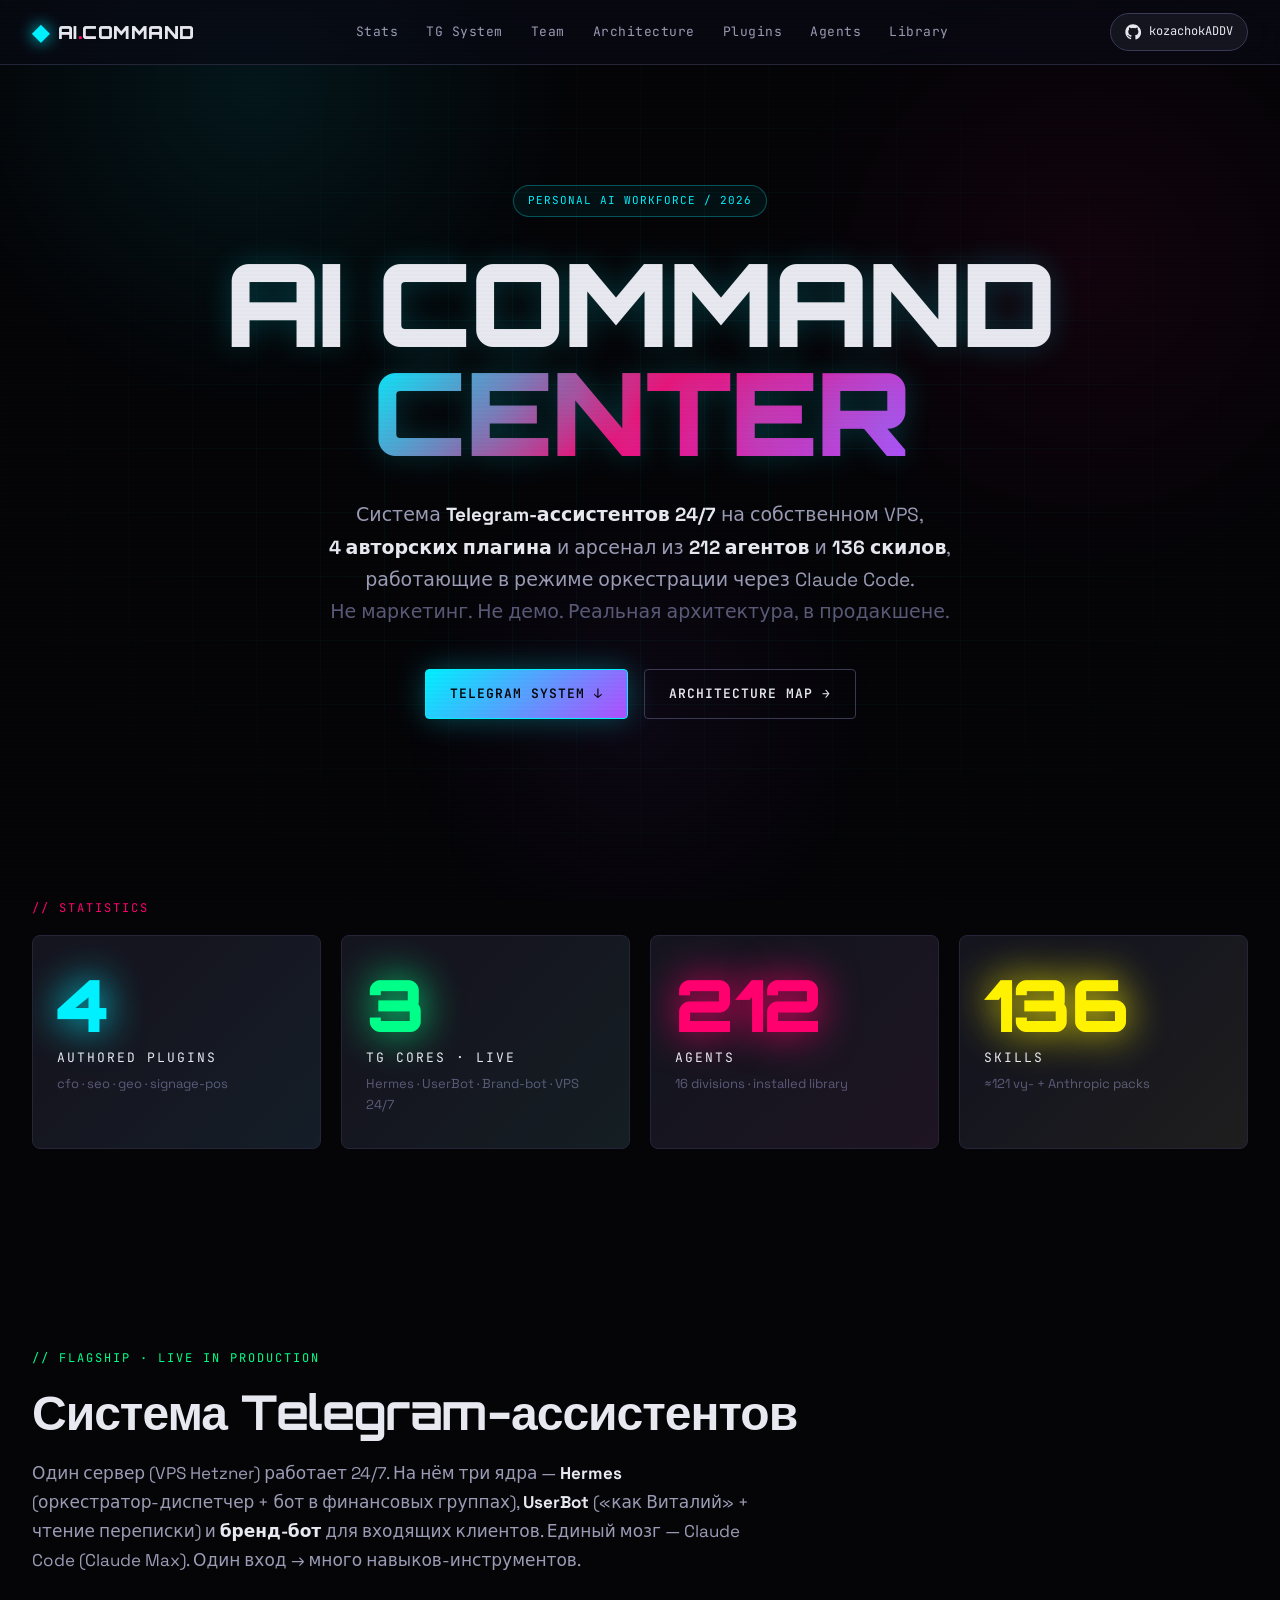
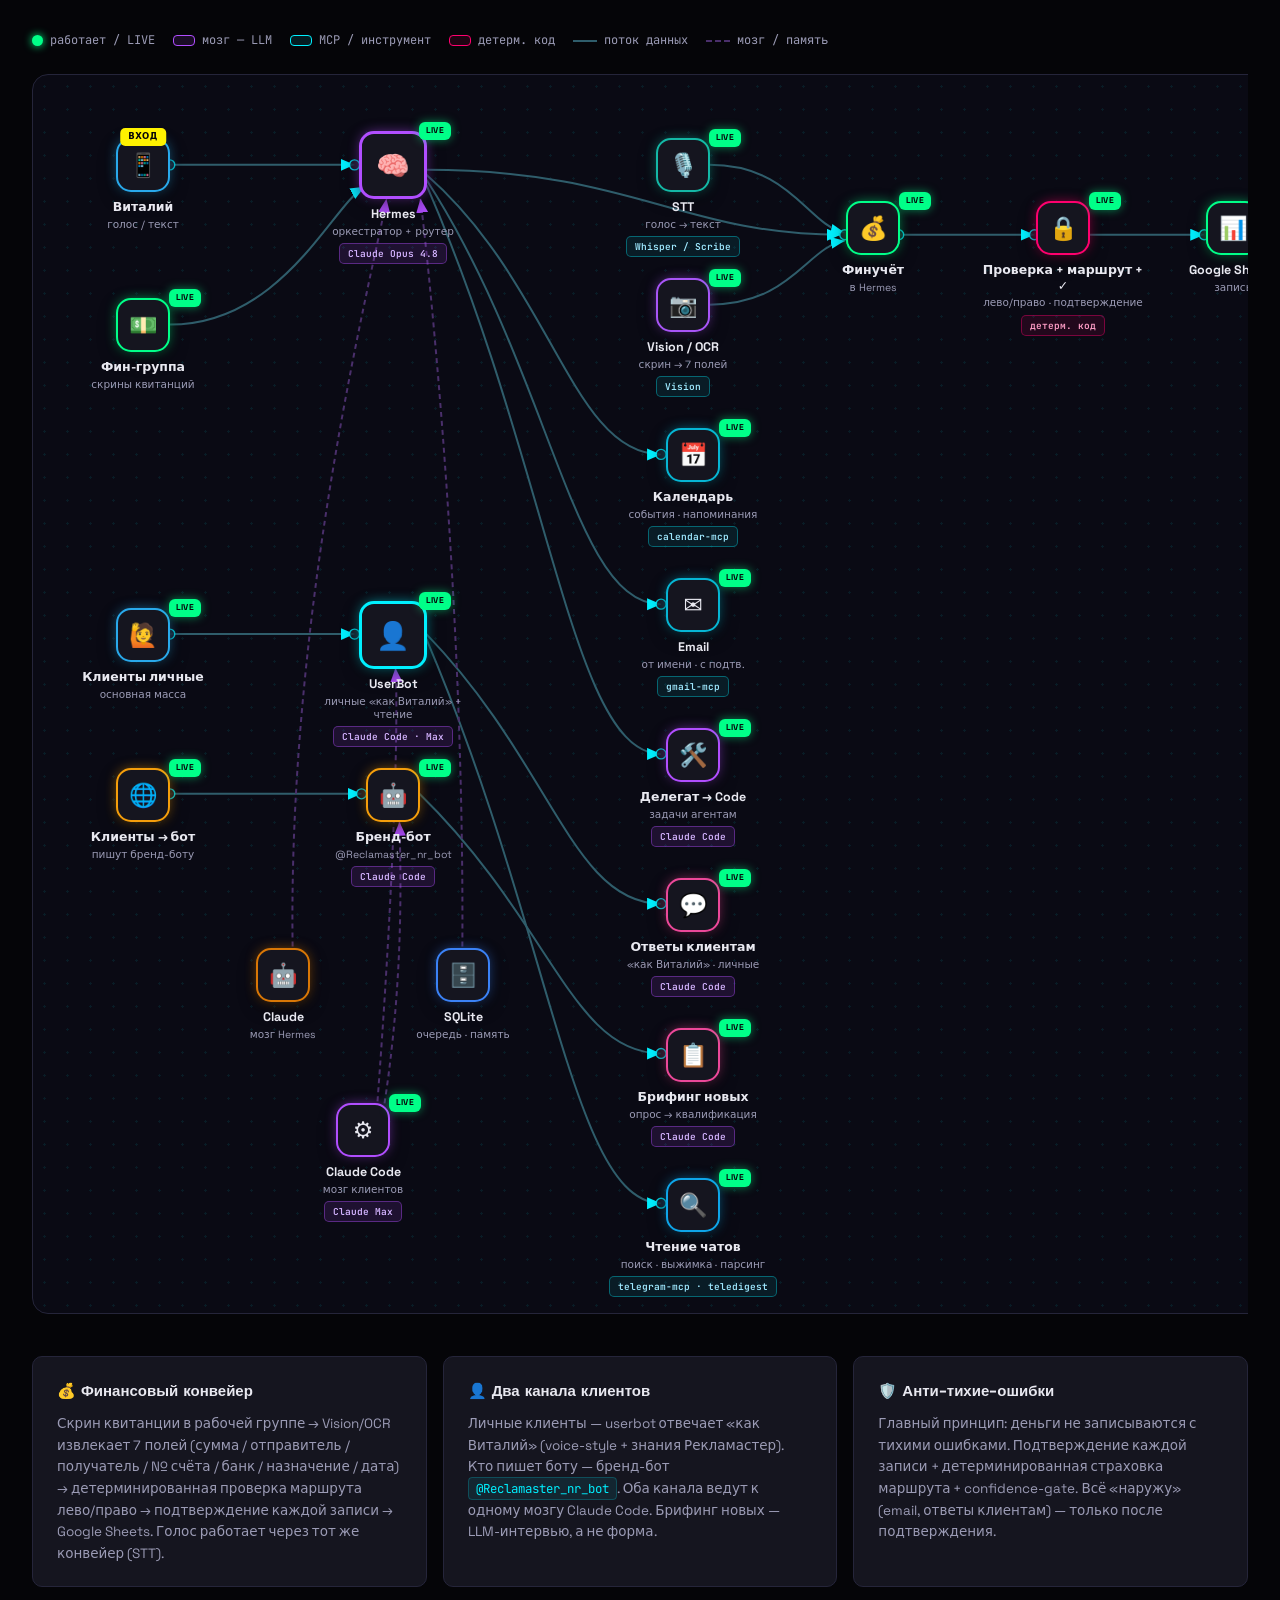
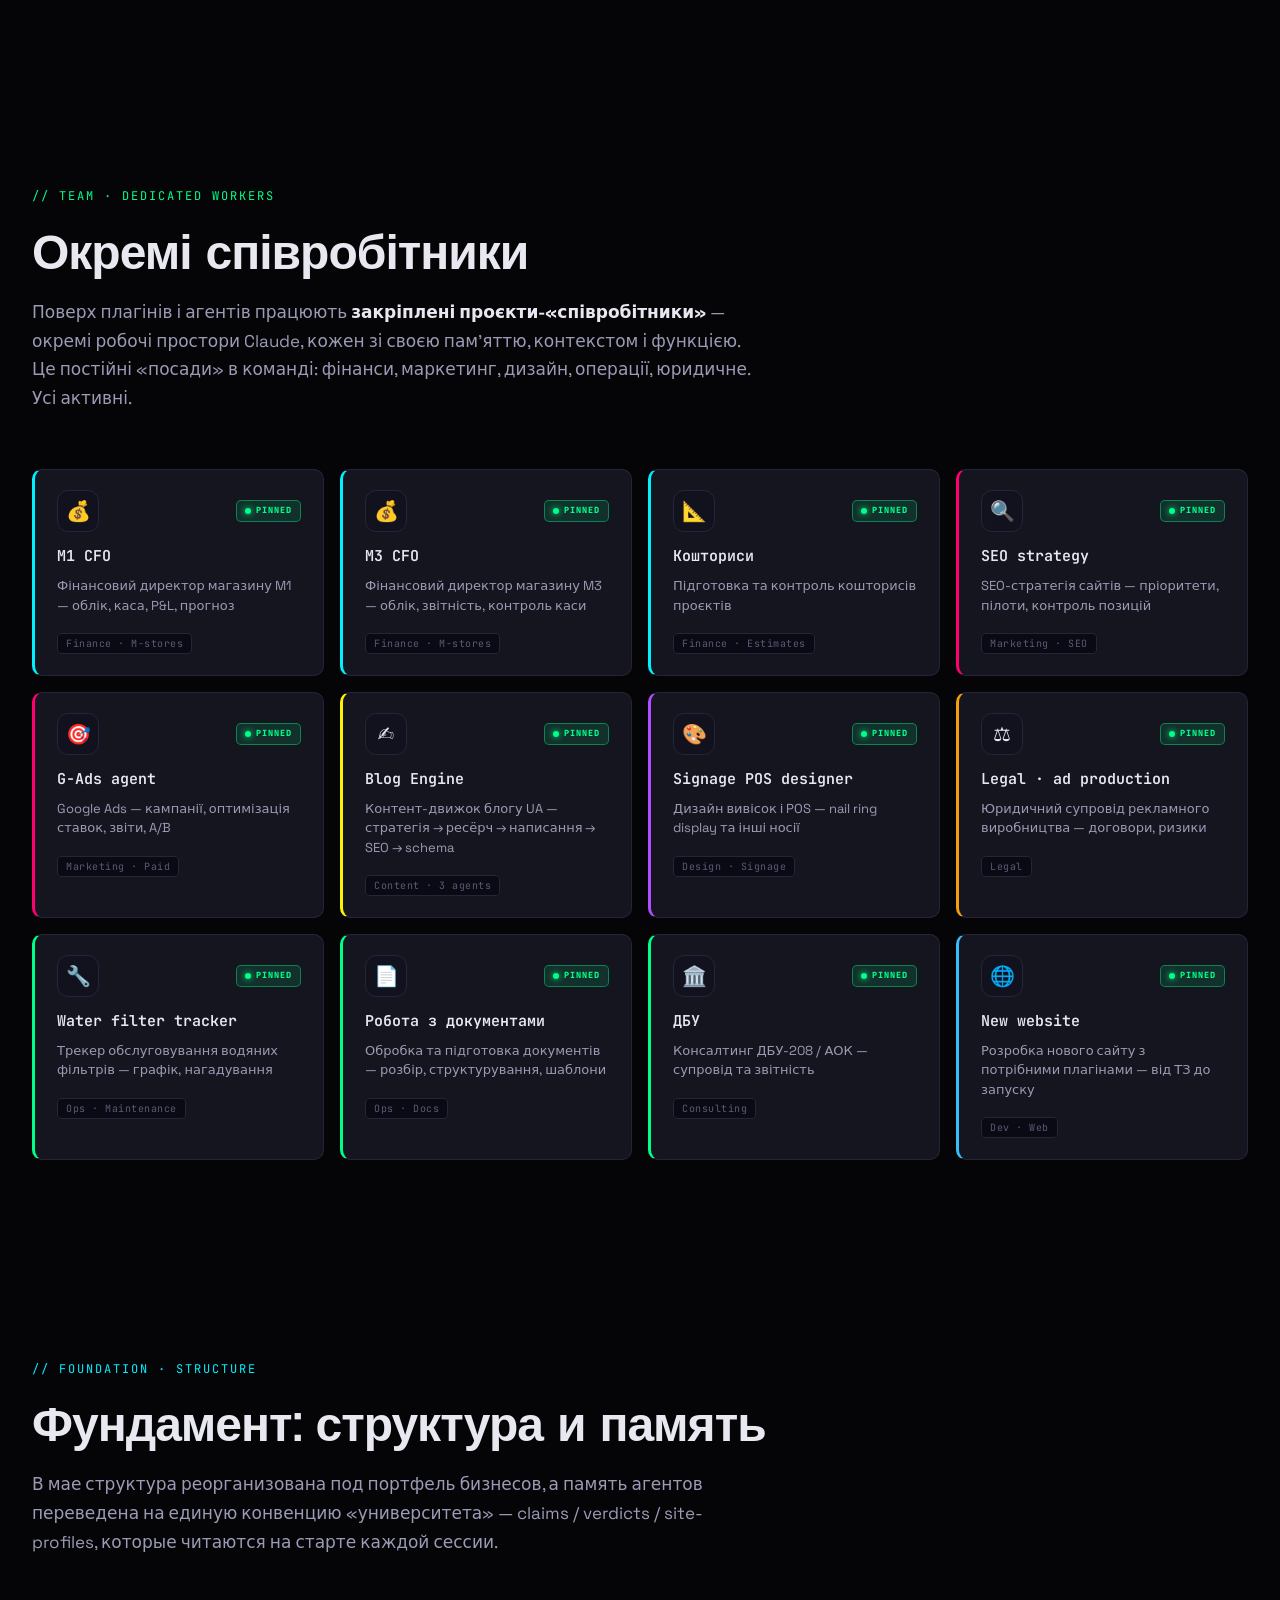
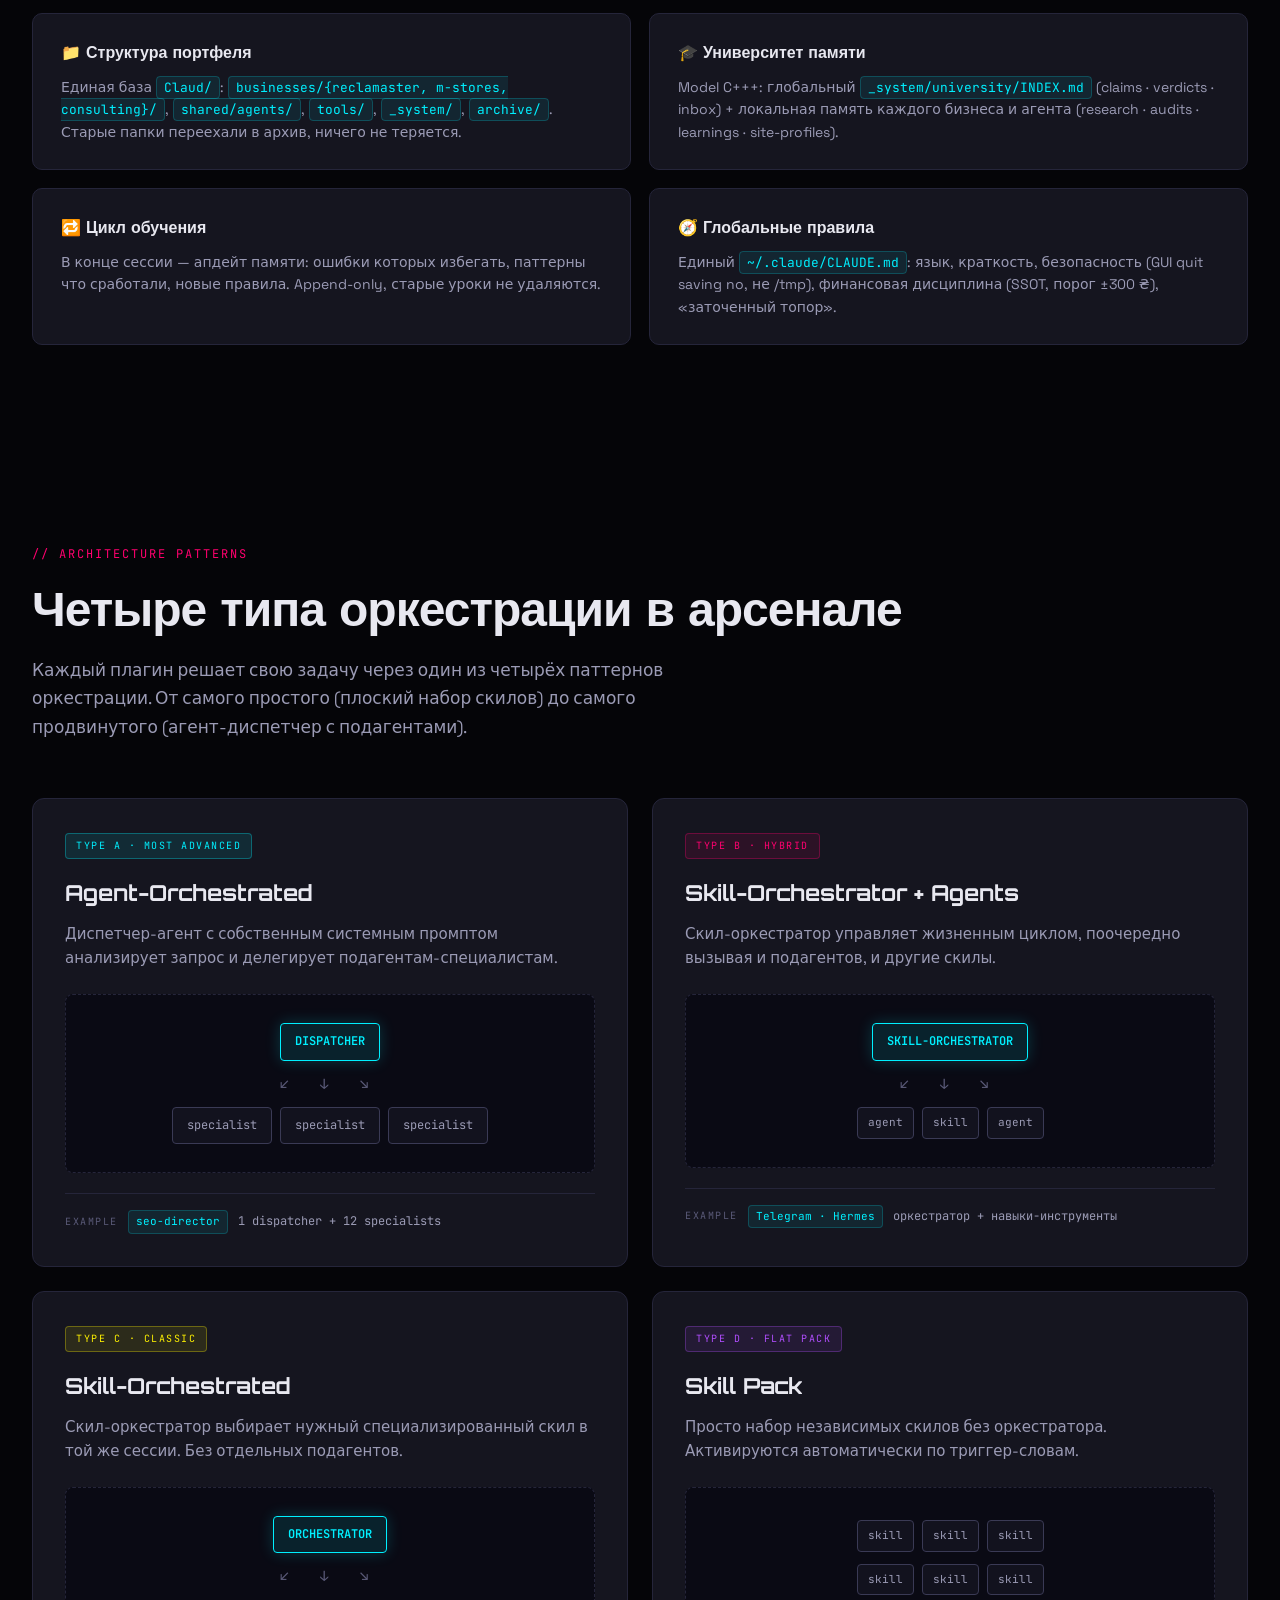
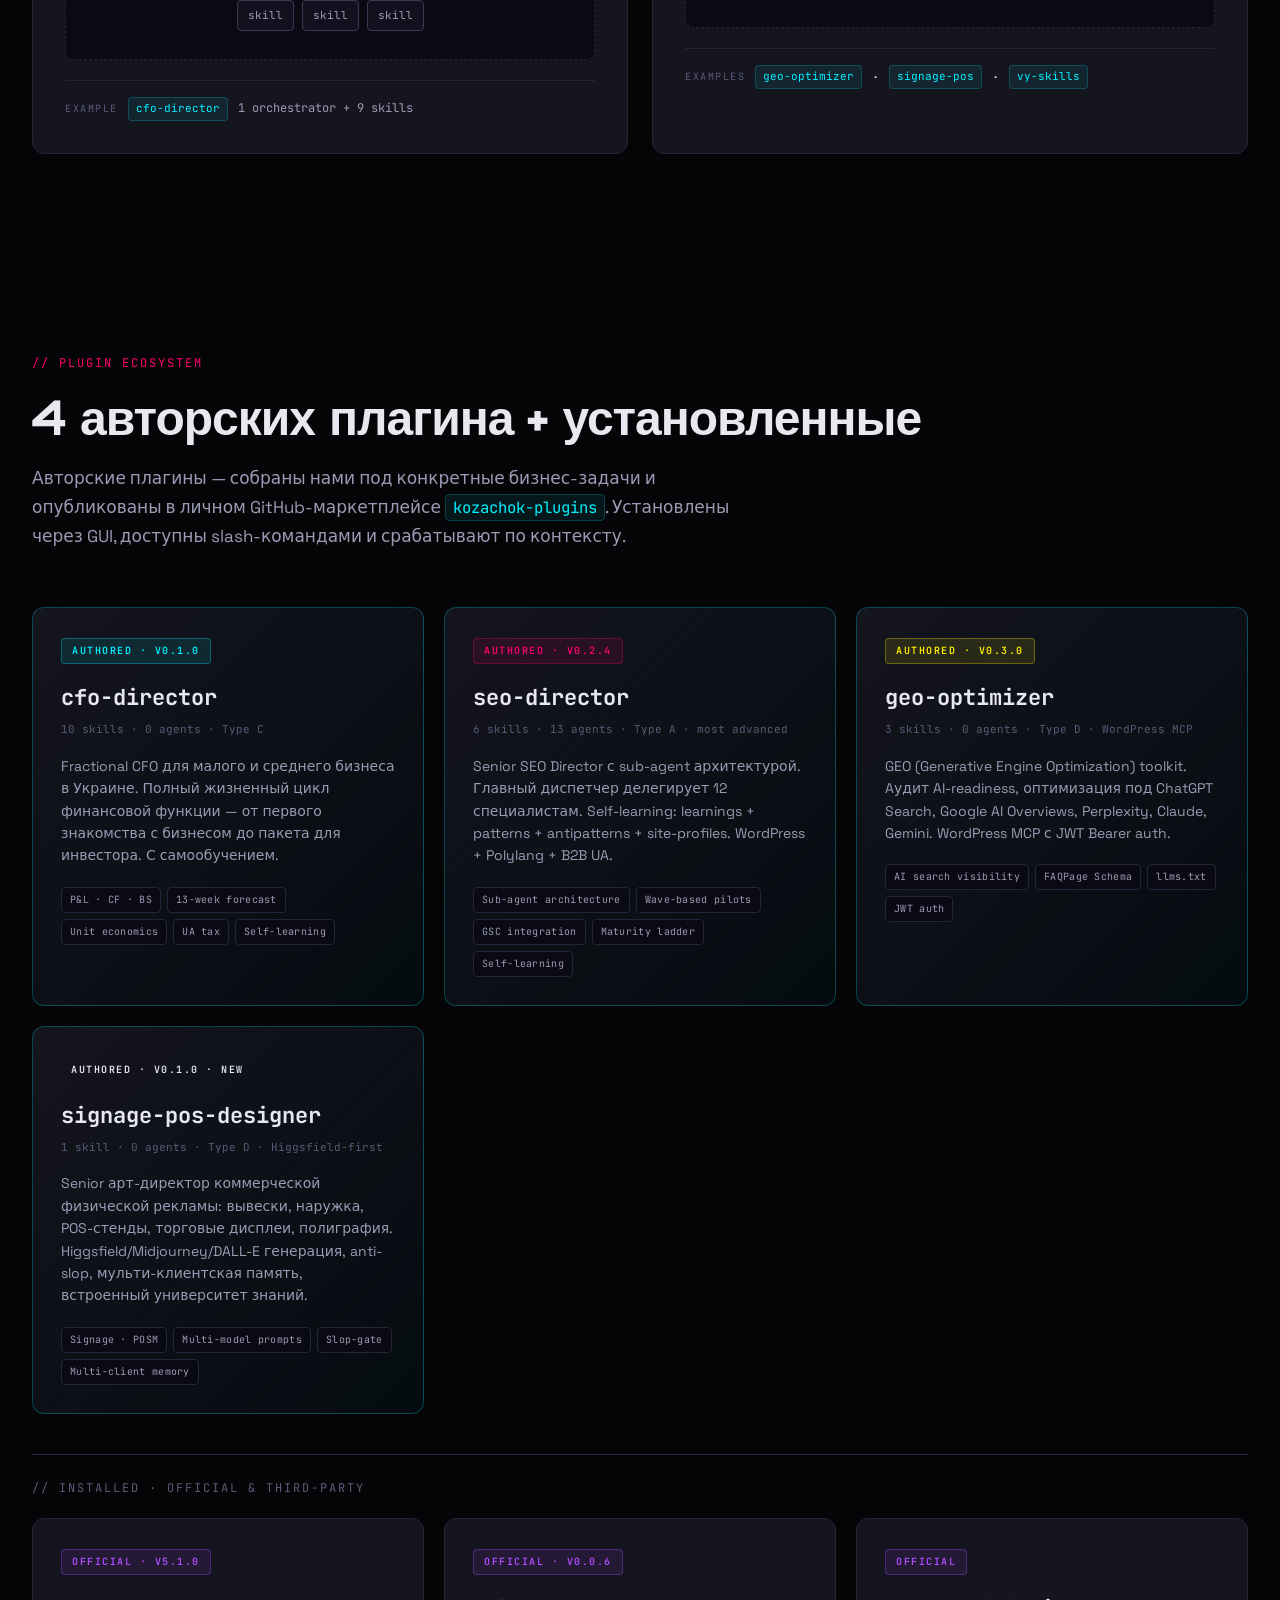
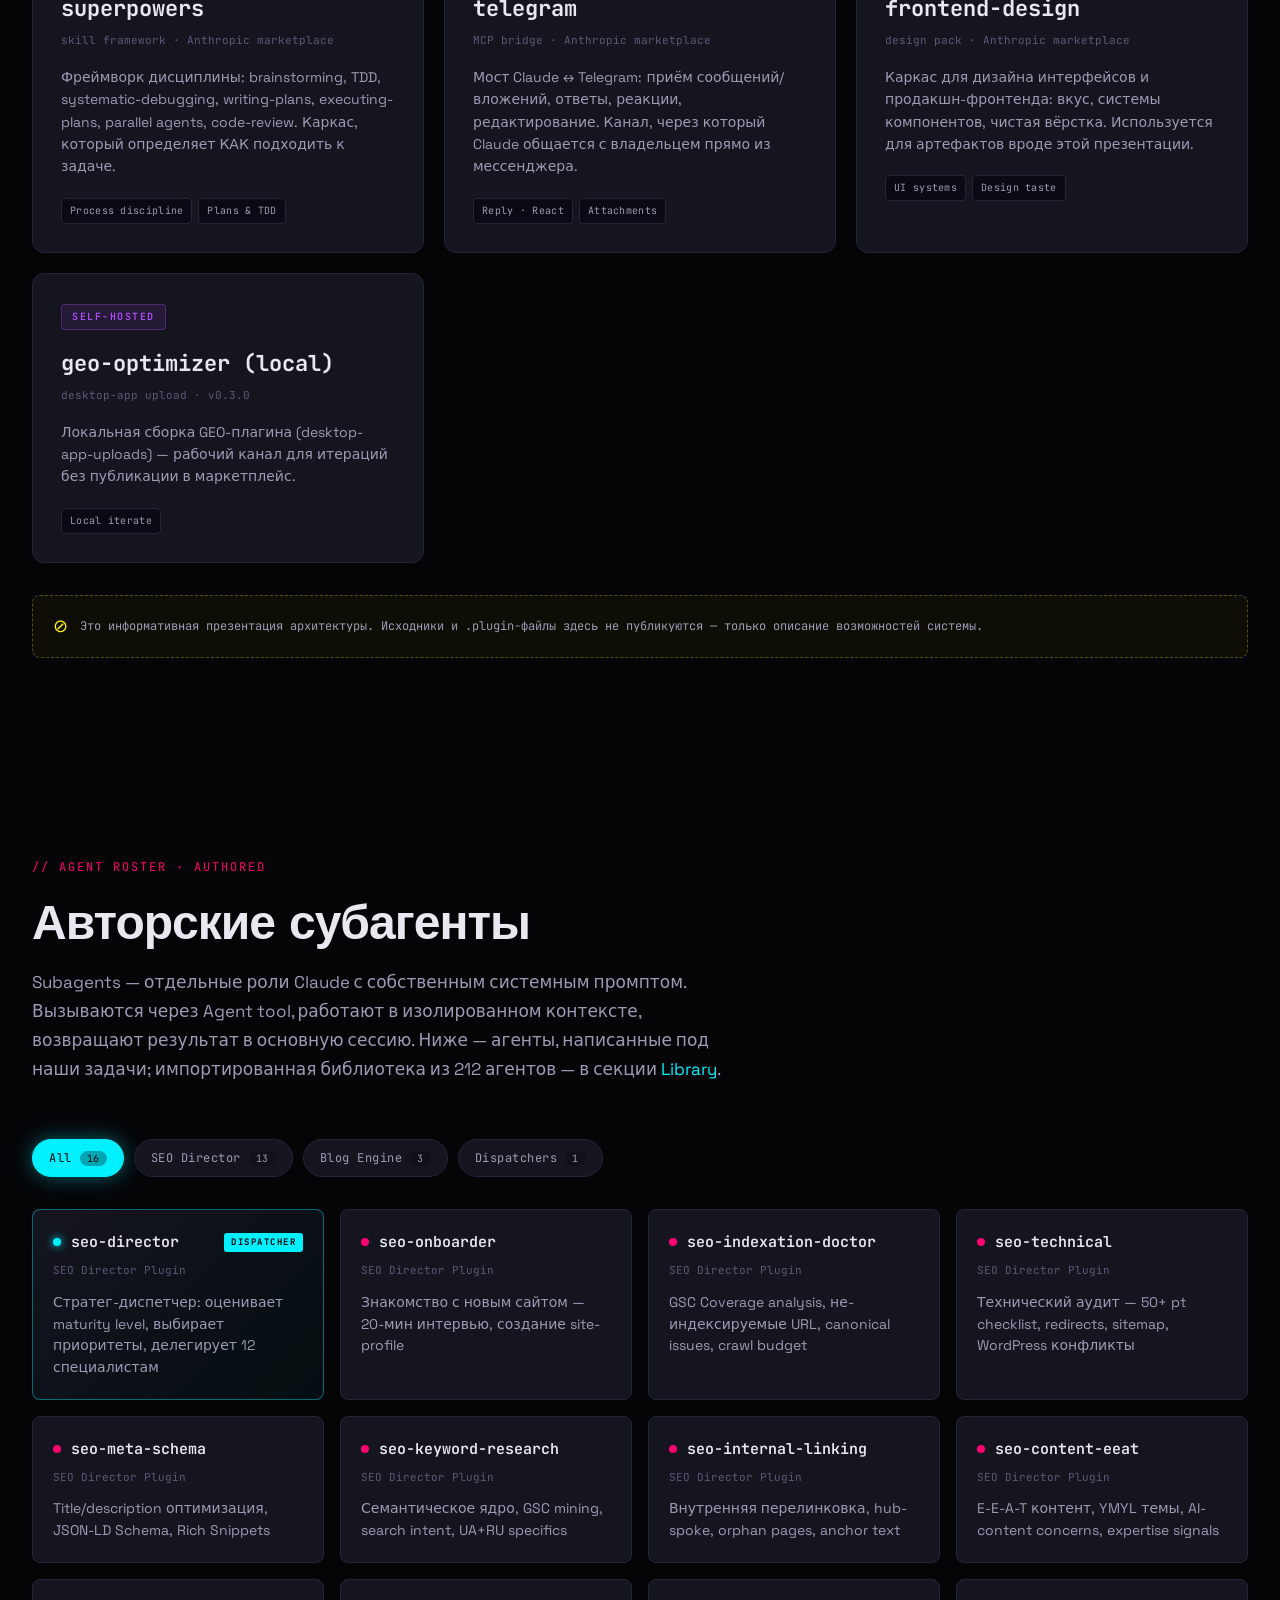
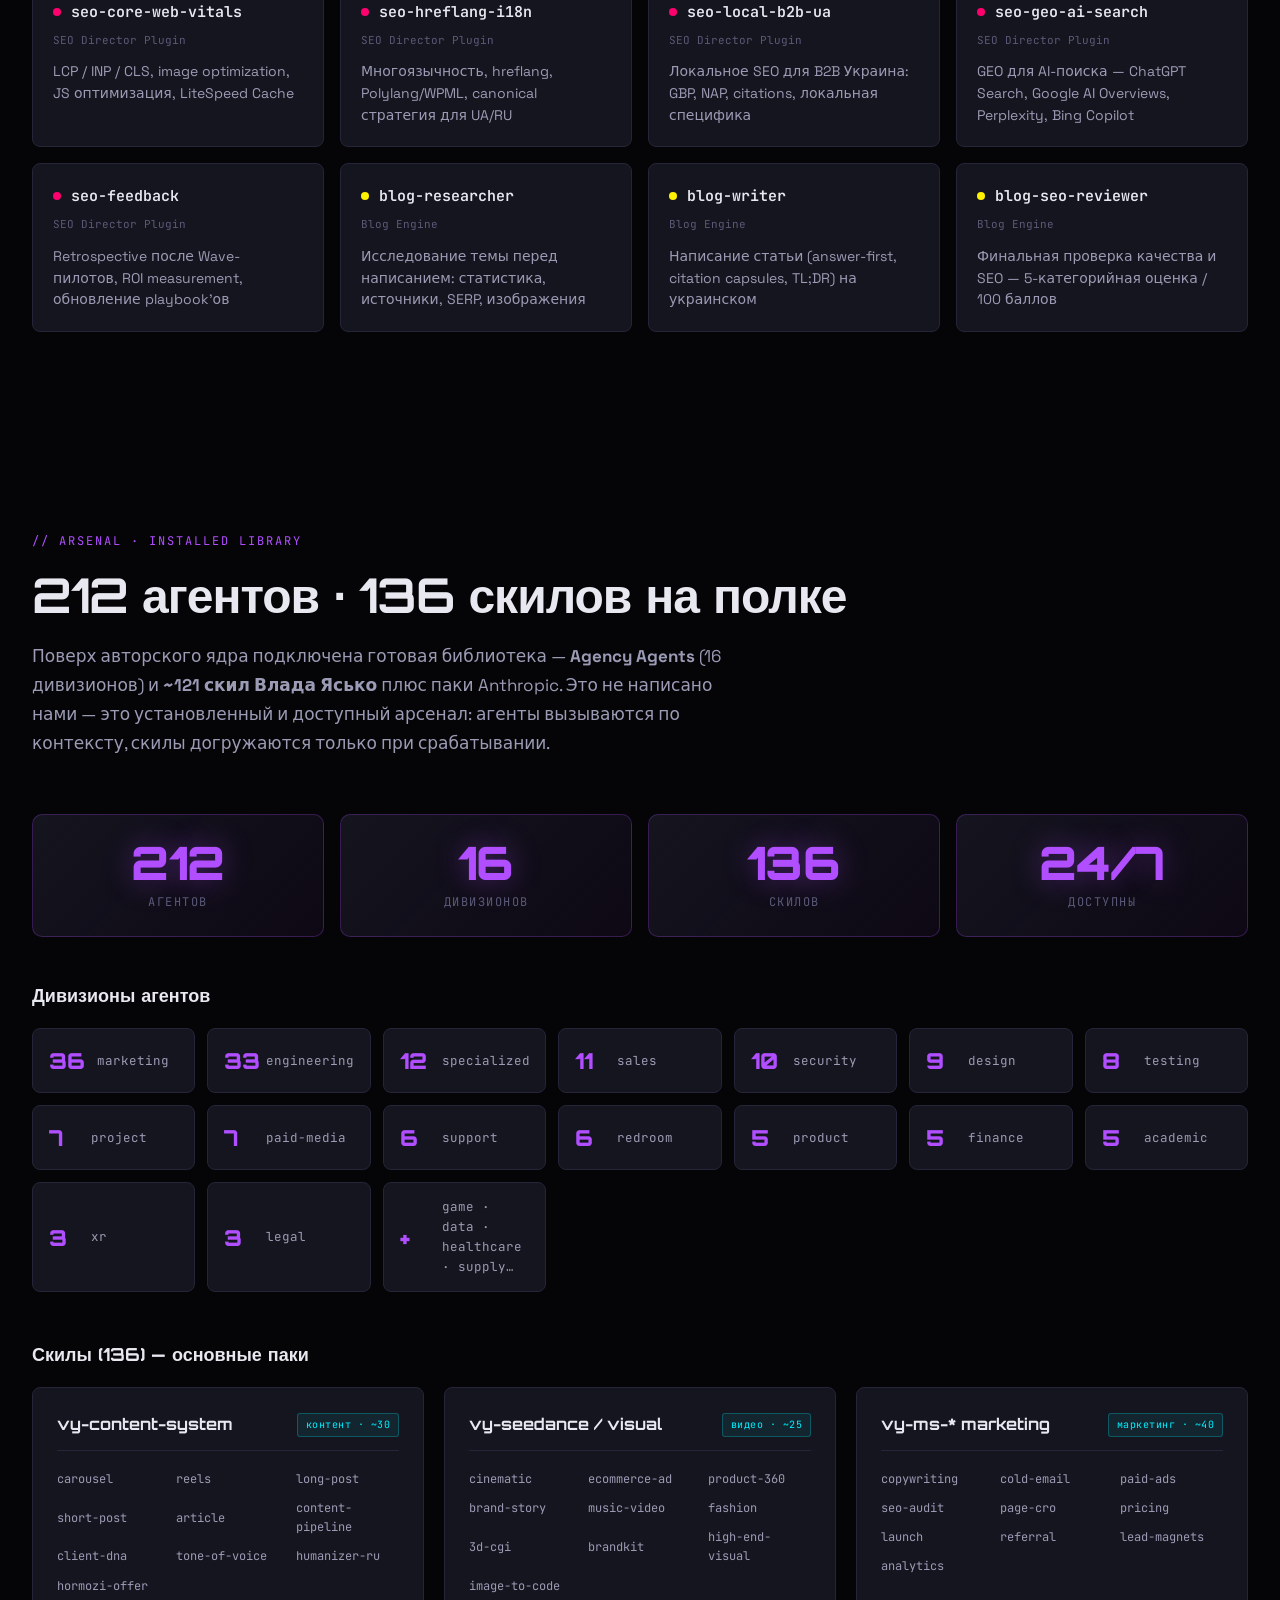
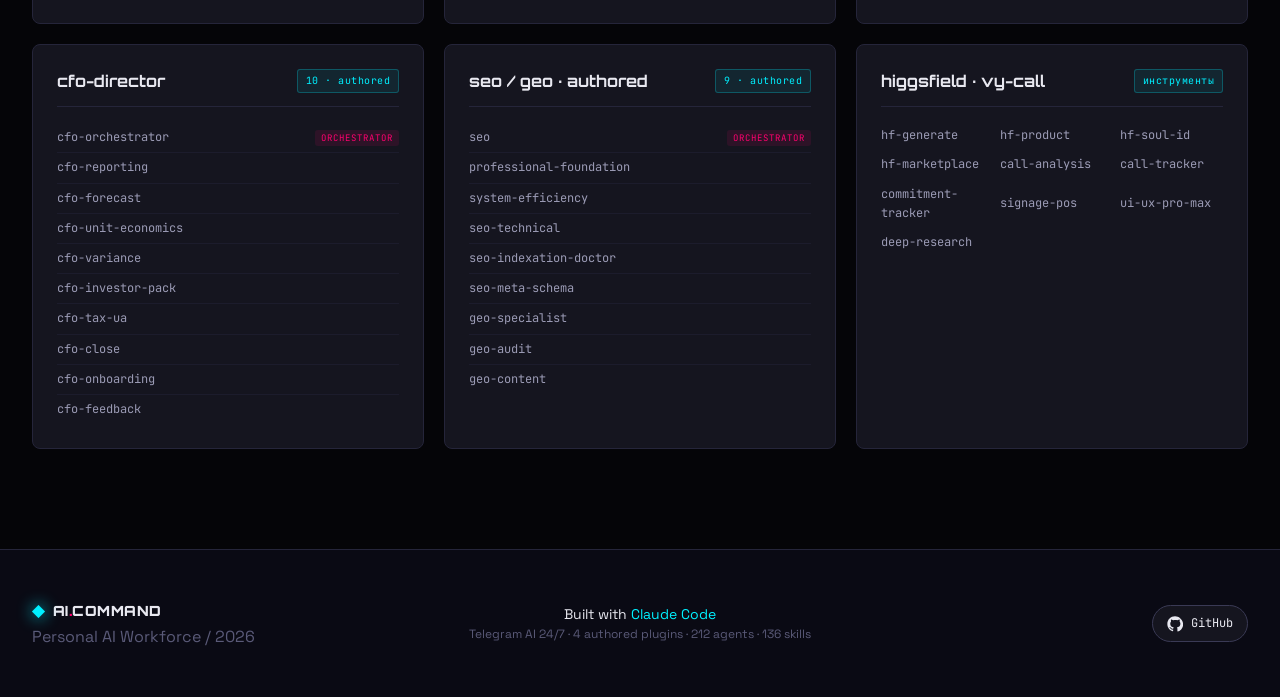
==== commit 26ba0024: "v2: move Team + Foundation up — right after Telegram assistants block Reorder: TG System → Team → Fo" ====
--- a/index.html
+++ b/index.html
@@ -40,9 +40,9 @@
     <nav class="site-nav">
       <a href="#stats">Stats</a>
       <a href="#system">TG System</a>
+      <a href="#team">Team</a>
       <a href="#architecture">Architecture</a>
       <a href="#plugins">Plugins</a>
-      <a href="#team">Team</a>
       <a href="#agents">Agents</a>
       <a href="#library">Library</a>
     </nav>
@@ -212,6 +212,125 @@
   </div>
 </section>
 
+<!-- TEAM · DEDICATED WORKERS -->
+<section class="team" id="team">
+  <div class="container">
+    <div class="section-label">// TEAM · DEDICATED WORKERS</div>
+    <h2 class="section-title">Окремі співробітники</h2>
+    <p class="section-intro">
+      Поверх плагінів і агентів працюють <strong>закріплені проєкти-«співробітники»</strong> — окремі робочі простори Claude, кожен зі своєю памʼяттю, контекстом і функцією. Це постійні «посади» в команді: фінанси, маркетинг, дизайн, операції, юридичне. Усі активні.
+    </p>
+
+    <div class="emp-grid">
+      <article class="emp-card finance">
+        <div class="emp-head"><span class="emp-ic">💰</span><span class="emp-pin">PINNED</span></div>
+        <h3>M1 CFO</h3>
+        <div class="emp-role">Фінансовий директор магазину M1 — облік, каса, P&amp;L, прогноз</div>
+        <span class="emp-area">Finance · M-stores</span>
+      </article>
+      <article class="emp-card finance">
+        <div class="emp-head"><span class="emp-ic">💰</span><span class="emp-pin">PINNED</span></div>
+        <h3>M3 CFO</h3>
+        <div class="emp-role">Фінансовий директор магазину M3 — облік, звітність, контроль каси</div>
+        <span class="emp-area">Finance · M-stores</span>
+      </article>
+      <article class="emp-card finance">
+        <div class="emp-head"><span class="emp-ic">📐</span><span class="emp-pin">PINNED</span></div>
+        <h3>Кошториси</h3>
+        <div class="emp-role">Підготовка та контроль кошторисів проєктів</div>
+        <span class="emp-area">Finance · Estimates</span>
+      </article>
+
+      <article class="emp-card marketing">
+        <div class="emp-head"><span class="emp-ic">🔍</span><span class="emp-pin">PINNED</span></div>
+        <h3>SEO strategy</h3>
+        <div class="emp-role">SEO-стратегія сайтів — пріоритети, пілоти, контроль позицій</div>
+        <span class="emp-area">Marketing · SEO</span>
+      </article>
+      <article class="emp-card marketing">
+        <div class="emp-head"><span class="emp-ic">🎯</span><span class="emp-pin">PINNED</span></div>
+        <h3>G-Ads agent</h3>
+        <div class="emp-role">Google Ads — кампанії, оптимізація ставок, звіти, A/B</div>
+        <span class="emp-area">Marketing · Paid</span>
+      </article>
+      <article class="emp-card content">
+        <div class="emp-head"><span class="emp-ic">✍️</span><span class="emp-pin">PINNED</span></div>
+        <h3>Blog Engine</h3>
+        <div class="emp-role">Контент-движок блогу UA — стратегія → ресёрч → написання → SEO → schema</div>
+        <span class="emp-area">Content · 3 agents</span>
+      </article>
+
+      <article class="emp-card design">
+        <div class="emp-head"><span class="emp-ic">🎨</span><span class="emp-pin">PINNED</span></div>
+        <h3>Signage POS designer</h3>
+        <div class="emp-role">Дизайн вивісок і POS — nail ring display та інші носії</div>
+        <span class="emp-area">Design · Signage</span>
+      </article>
+      <article class="emp-card legal">
+        <div class="emp-head"><span class="emp-ic">⚖️</span><span class="emp-pin">PINNED</span></div>
+        <h3>Legal · ad production</h3>
+        <div class="emp-role">Юридичний супровід рекламного виробництва — договори, ризики</div>
+        <span class="emp-area">Legal</span>
+      </article>
+
+      <article class="emp-card ops">
+        <div class="emp-head"><span class="emp-ic">🔧</span><span class="emp-pin">PINNED</span></div>
+        <h3>Water filter tracker</h3>
+        <div class="emp-role">Трекер обслуговування водяних фільтрів — графік, нагадування</div>
+        <span class="emp-area">Ops · Maintenance</span>
+      </article>
+      <article class="emp-card ops">
+        <div class="emp-head"><span class="emp-ic">📄</span><span class="emp-pin">PINNED</span></div>
+        <h3>Робота з документами</h3>
+        <div class="emp-role">Обробка та підготовка документів — розбір, структурування, шаблони</div>
+        <span class="emp-area">Ops · Docs</span>
+      </article>
+      <article class="emp-card ops">
+        <div class="emp-head"><span class="emp-ic">🏛️</span><span class="emp-pin">PINNED</span></div>
+        <h3>ДБУ</h3>
+        <div class="emp-role">Консалтинг ДБУ-208 / АОК — супровід та звітність</div>
+        <span class="emp-area">Consulting</span>
+      </article>
+      <article class="emp-card dev">
+        <div class="emp-head"><span class="emp-ic">🌐</span><span class="emp-pin">PINNED</span></div>
+        <h3>New website</h3>
+        <div class="emp-role">Розробка нового сайту з потрібними плагінами — від ТЗ до запуску</div>
+        <span class="emp-area">Dev · Web</span>
+      </article>
+    </div>
+  </div>
+</section>
+
+<!-- FOUNDATION -->
+<section class="foundation" id="foundation">
+  <div class="container">
+    <div class="section-label">// FOUNDATION · STRUCTURE</div>
+    <h2 class="section-title">Фундамент: структура и память</h2>
+    <p class="section-intro">
+      В мае структура реорганизована под портфель бизнесов, а память агентов переведена на единую конвенцию «университета» — claims / verdicts / site-profiles, которые читаются на старте каждой сессии.
+    </p>
+
+    <div class="found-grid">
+      <div class="found-card">
+        <h4>📁 Структура портфеля</h4>
+        <p>Единая база <code>Claud/</code>: <code>businesses/{reclamaster, m-stores, consulting}/</code>, <code>shared/agents/</code>, <code>tools/</code>, <code>_system/</code>, <code>archive/</code>. Старые папки переехали в архив, ничего не теряется.</p>
+      </div>
+      <div class="found-card">
+        <h4>🎓 Университет памяти</h4>
+        <p>Model C+++: глобальный <code>_system/university/INDEX.md</code> (claims · verdicts · inbox) + локальная память каждого бизнеса и агента (research · audits · learnings · site-profiles).</p>
+      </div>
+      <div class="found-card">
+        <h4>🔁 Цикл обучения</h4>
+        <p>В конце сессии — апдейт памяти: ошибки которых избегать, паттерны что сработали, новые правила. Append-only, старые уроки не удаляются.</p>
+      </div>
+      <div class="found-card">
+        <h4>🧭 Глобальные правила</h4>
+        <p>Единый <code>~/.claude/CLAUDE.md</code>: язык, краткость, безопасность (GUI quit saving no, не /tmp), финансовая дисциплина (SSOT, порог ±300 ₴), «заточенный топор».</p>
+      </div>
+    </div>
+  </div>
+</section>
+
 <!-- ARCHITECTURE -->
 <section class="architecture" id="architecture">
   <div class="container">
@@ -612,125 +731,6 @@
   </div>
 </section>
 
-<!-- TEAM · DEDICATED WORKERS -->
-<section class="team" id="team">
-  <div class="container">
-    <div class="section-label">// TEAM · DEDICATED WORKERS</div>
-    <h2 class="section-title">Окремі співробітники</h2>
-    <p class="section-intro">
-      Поверх плагінів і агентів працюють <strong>закріплені проєкти-«співробітники»</strong> — окремі робочі простори Claude, кожен зі своєю памʼяттю, контекстом і функцією. Це постійні «посади» в команді: фінанси, маркетинг, дизайн, операції, юридичне. Усі активні.
-    </p>
-
-    <div class="emp-grid">
-      <article class="emp-card finance">
-        <div class="emp-head"><span class="emp-ic">💰</span><span class="emp-pin">PINNED</span></div>
-        <h3>M1 CFO</h3>
-        <div class="emp-role">Фінансовий директор магазину M1 — облік, каса, P&amp;L, прогноз</div>
-        <span class="emp-area">Finance · M-stores</span>
-      </article>
-      <article class="emp-card finance">
-        <div class="emp-head"><span class="emp-ic">💰</span><span class="emp-pin">PINNED</span></div>
-        <h3>M3 CFO</h3>
-        <div class="emp-role">Фінансовий директор магазину M3 — облік, звітність, контроль каси</div>
-        <span class="emp-area">Finance · M-stores</span>
-      </article>
-      <article class="emp-card finance">
-        <div class="emp-head"><span class="emp-ic">📐</span><span class="emp-pin">PINNED</span></div>
-        <h3>Кошториси</h3>
-        <div class="emp-role">Підготовка та контроль кошторисів проєктів</div>
-        <span class="emp-area">Finance · Estimates</span>
-      </article>
-
-      <article class="emp-card marketing">
-        <div class="emp-head"><span class="emp-ic">🔍</span><span class="emp-pin">PINNED</span></div>
-        <h3>SEO strategy</h3>
-        <div class="emp-role">SEO-стратегія сайтів — пріоритети, пілоти, контроль позицій</div>
-        <span class="emp-area">Marketing · SEO</span>
-      </article>
-      <article class="emp-card marketing">
-        <div class="emp-head"><span class="emp-ic">🎯</span><span class="emp-pin">PINNED</span></div>
-        <h3>G-Ads agent</h3>
-        <div class="emp-role">Google Ads — кампанії, оптимізація ставок, звіти, A/B</div>
-        <span class="emp-area">Marketing · Paid</span>
-      </article>
-      <article class="emp-card content">
-        <div class="emp-head"><span class="emp-ic">✍️</span><span class="emp-pin">PINNED</span></div>
-        <h3>Blog Engine</h3>
-        <div class="emp-role">Контент-движок блогу UA — стратегія → ресёрч → написання → SEO → schema</div>
-        <span class="emp-area">Content · 3 agents</span>
-      </article>
-
-      <article class="emp-card design">
-        <div class="emp-head"><span class="emp-ic">🎨</span><span class="emp-pin">PINNED</span></div>
-        <h3>Signage POS designer</h3>
-        <div class="emp-role">Дизайн вивісок і POS — nail ring display та інші носії</div>
-        <span class="emp-area">Design · Signage</span>
-      </article>
-      <article class="emp-card legal">
-        <div class="emp-head"><span class="emp-ic">⚖️</span><span class="emp-pin">PINNED</span></div>
-        <h3>Legal · ad production</h3>
-        <div class="emp-role">Юридичний супровід рекламного виробництва — договори, ризики</div>
-        <span class="emp-area">Legal</span>
-      </article>
-
-      <article class="emp-card ops">
-        <div class="emp-head"><span class="emp-ic">🔧</span><span class="emp-pin">PINNED</span></div>
-        <h3>Water filter tracker</h3>
-        <div class="emp-role">Трекер обслуговування водяних фільтрів — графік, нагадування</div>
-        <span class="emp-area">Ops · Maintenance</span>
-      </article>
-      <article class="emp-card ops">
-        <div class="emp-head"><span class="emp-ic">📄</span><span class="emp-pin">PINNED</span></div>
-        <h3>Робота з документами</h3>
-        <div class="emp-role">Обробка та підготовка документів — розбір, структурування, шаблони</div>
-        <span class="emp-area">Ops · Docs</span>
-      </article>
-      <article class="emp-card ops">
-        <div class="emp-head"><span class="emp-ic">🏛️</span><span class="emp-pin">PINNED</span></div>
-        <h3>ДБУ</h3>
-        <div class="emp-role">Консалтинг ДБУ-208 / АОК — супровід та звітність</div>
-        <span class="emp-area">Consulting</span>
-      </article>
-      <article class="emp-card dev">
-        <div class="emp-head"><span class="emp-ic">🌐</span><span class="emp-pin">PINNED</span></div>
-        <h3>New website</h3>
-        <div class="emp-role">Розробка нового сайту з потрібними плагінами — від ТЗ до запуску</div>
-        <span class="emp-area">Dev · Web</span>
-      </article>
-    </div>
-  </div>
-</section>
-
-<!-- FOUNDATION -->
-<section class="foundation" id="foundation">
-  <div class="container">
-    <div class="section-label">// FOUNDATION · STRUCTURE</div>
-    <h2 class="section-title">Фундамент: структура и память</h2>
-    <p class="section-intro">
-      В мае структура реорганизована под портфель бизнесов, а память агентов переведена на единую конвенцию «университета» — claims / verdicts / site-profiles, которые читаются на старте каждой сессии.
-    </p>
-
-    <div class="found-grid">
-      <div class="found-card">
-        <h4>📁 Структура портфеля</h4>
-        <p>Единая база <code>Claud/</code>: <code>businesses/{reclamaster, m-stores, consulting}/</code>, <code>shared/agents/</code>, <code>tools/</code>, <code>_system/</code>, <code>archive/</code>. Старые папки переехали в архив, ничего не теряется.</p>
-      </div>
-      <div class="found-card">
-        <h4>🎓 Университет памяти</h4>
-        <p>Model C+++: глобальный <code>_system/university/INDEX.md</code> (claims · verdicts · inbox) + локальная память каждого бизнеса и агента (research · audits · learnings · site-profiles).</p>
-      </div>
-      <div class="found-card">
-        <h4>🔁 Цикл обучения</h4>
-        <p>В конце сессии — апдейт памяти: ошибки которых избегать, паттерны что сработали, новые правила. Append-only, старые уроки не удаляются.</p>
-      </div>
-      <div class="found-card">
-        <h4>🧭 Глобальные правила</h4>
-        <p>Единый <code>~/.claude/CLAUDE.md</code>: язык, краткость, безопасность (GUI quit saving no, не /tmp), финансовая дисциплина (SSOT, порог ±300 ₴), «заточенный топор».</p>
-      </div>
-    </div>
-  </div>
-</section>
-
 <!-- FOOTER -->
 <footer class="site-footer">
   <div class="container footer-row">
